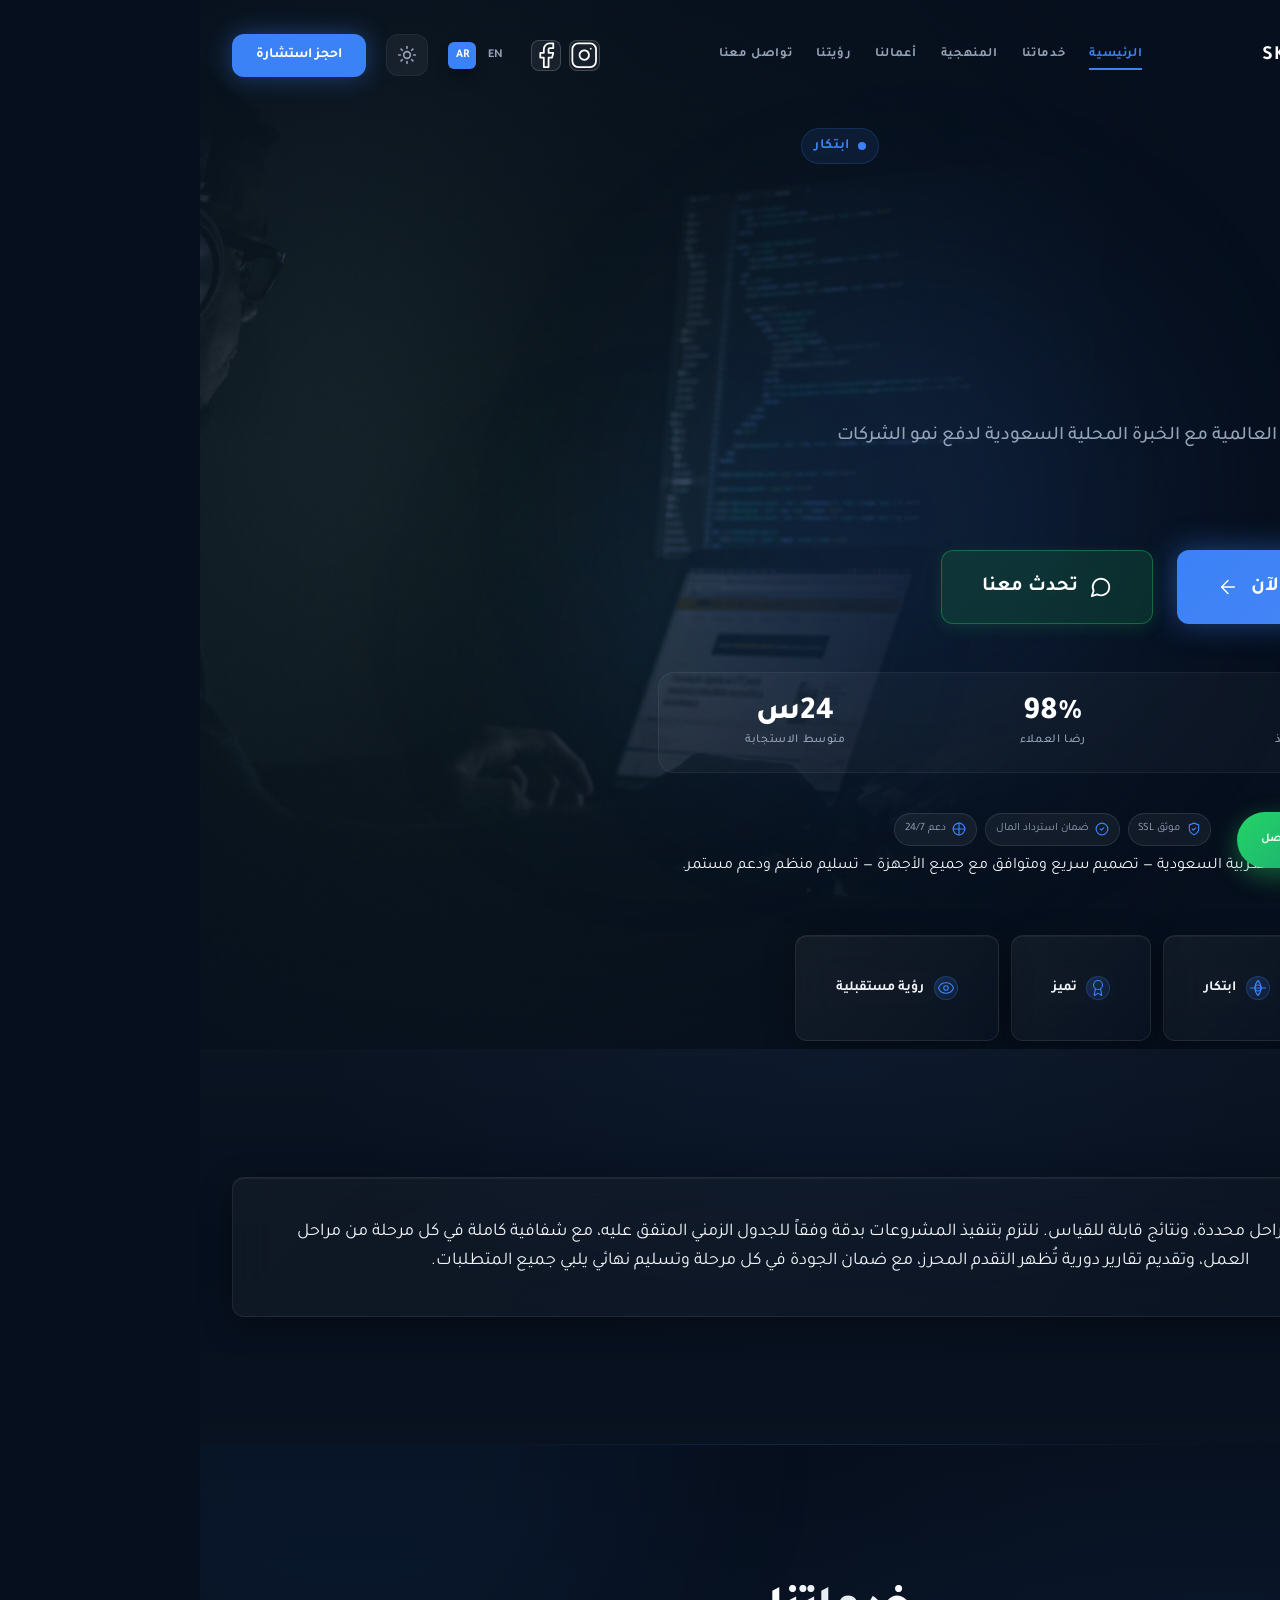
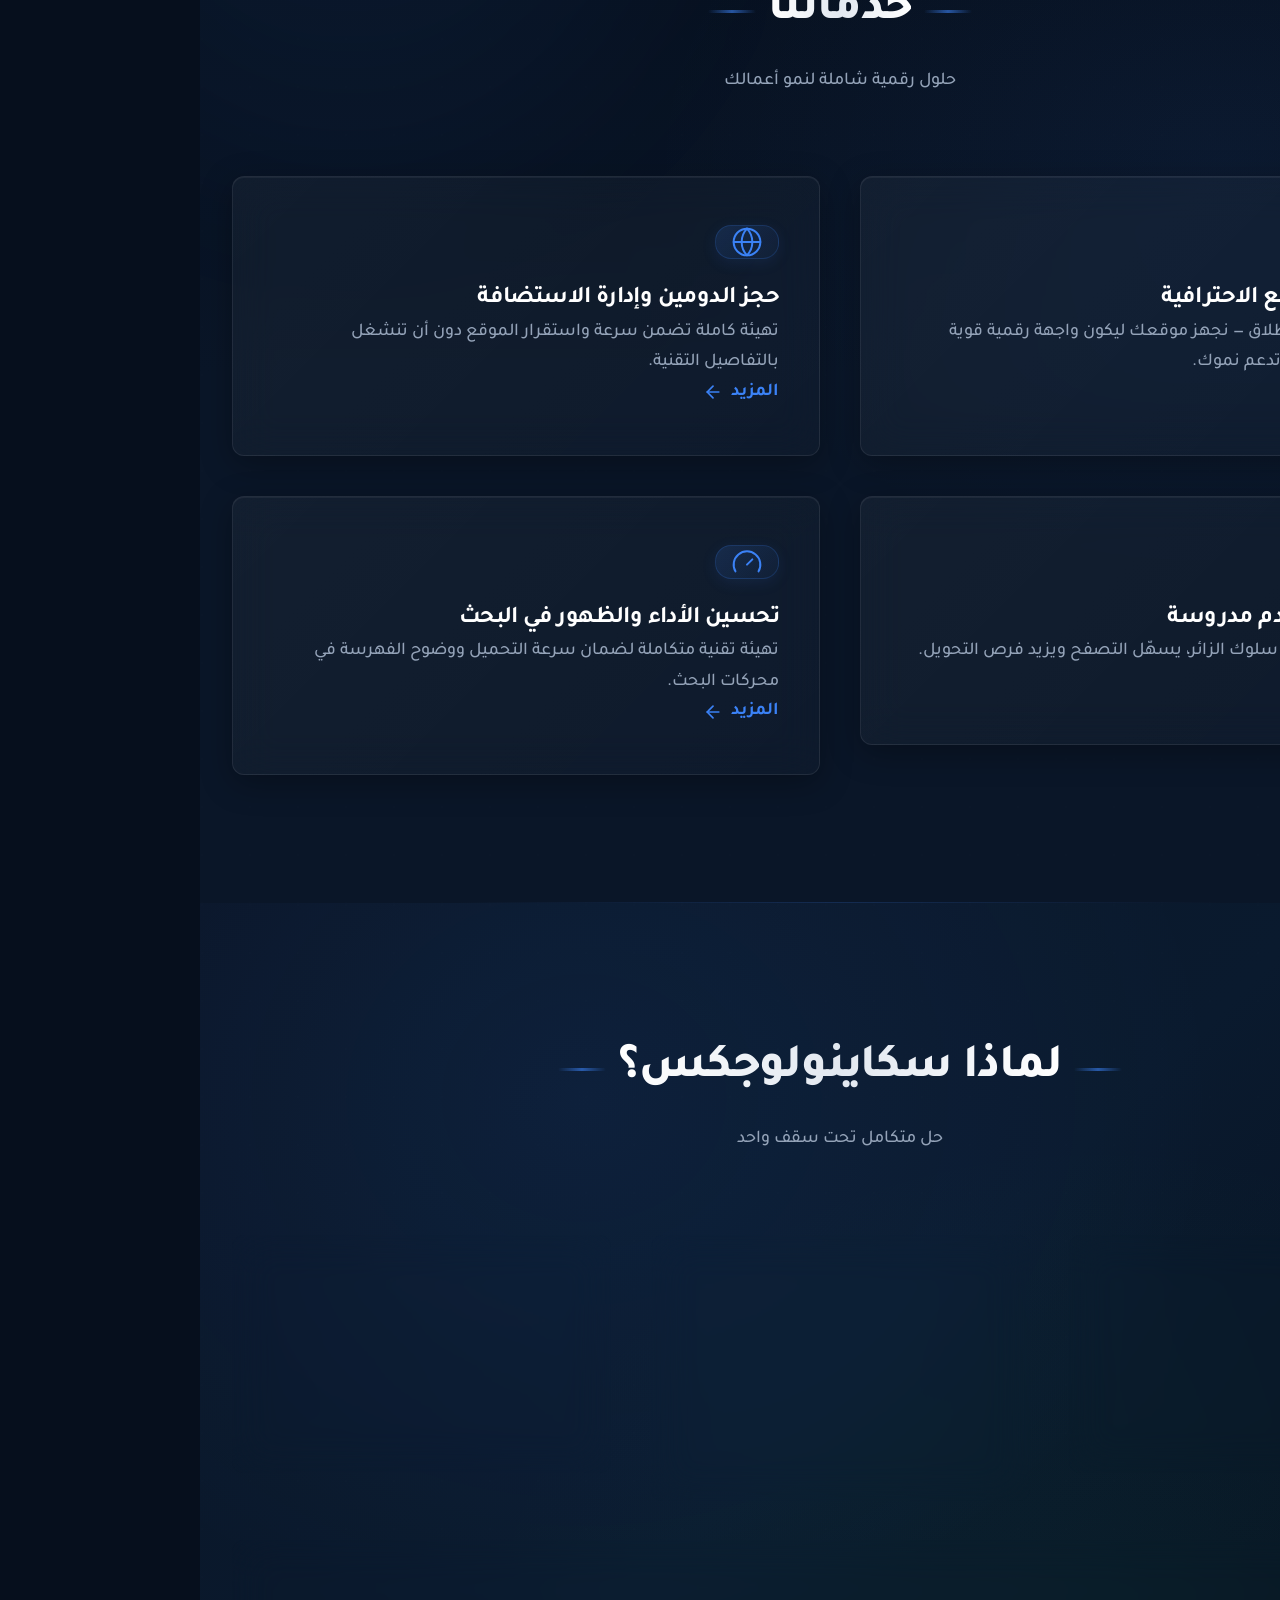
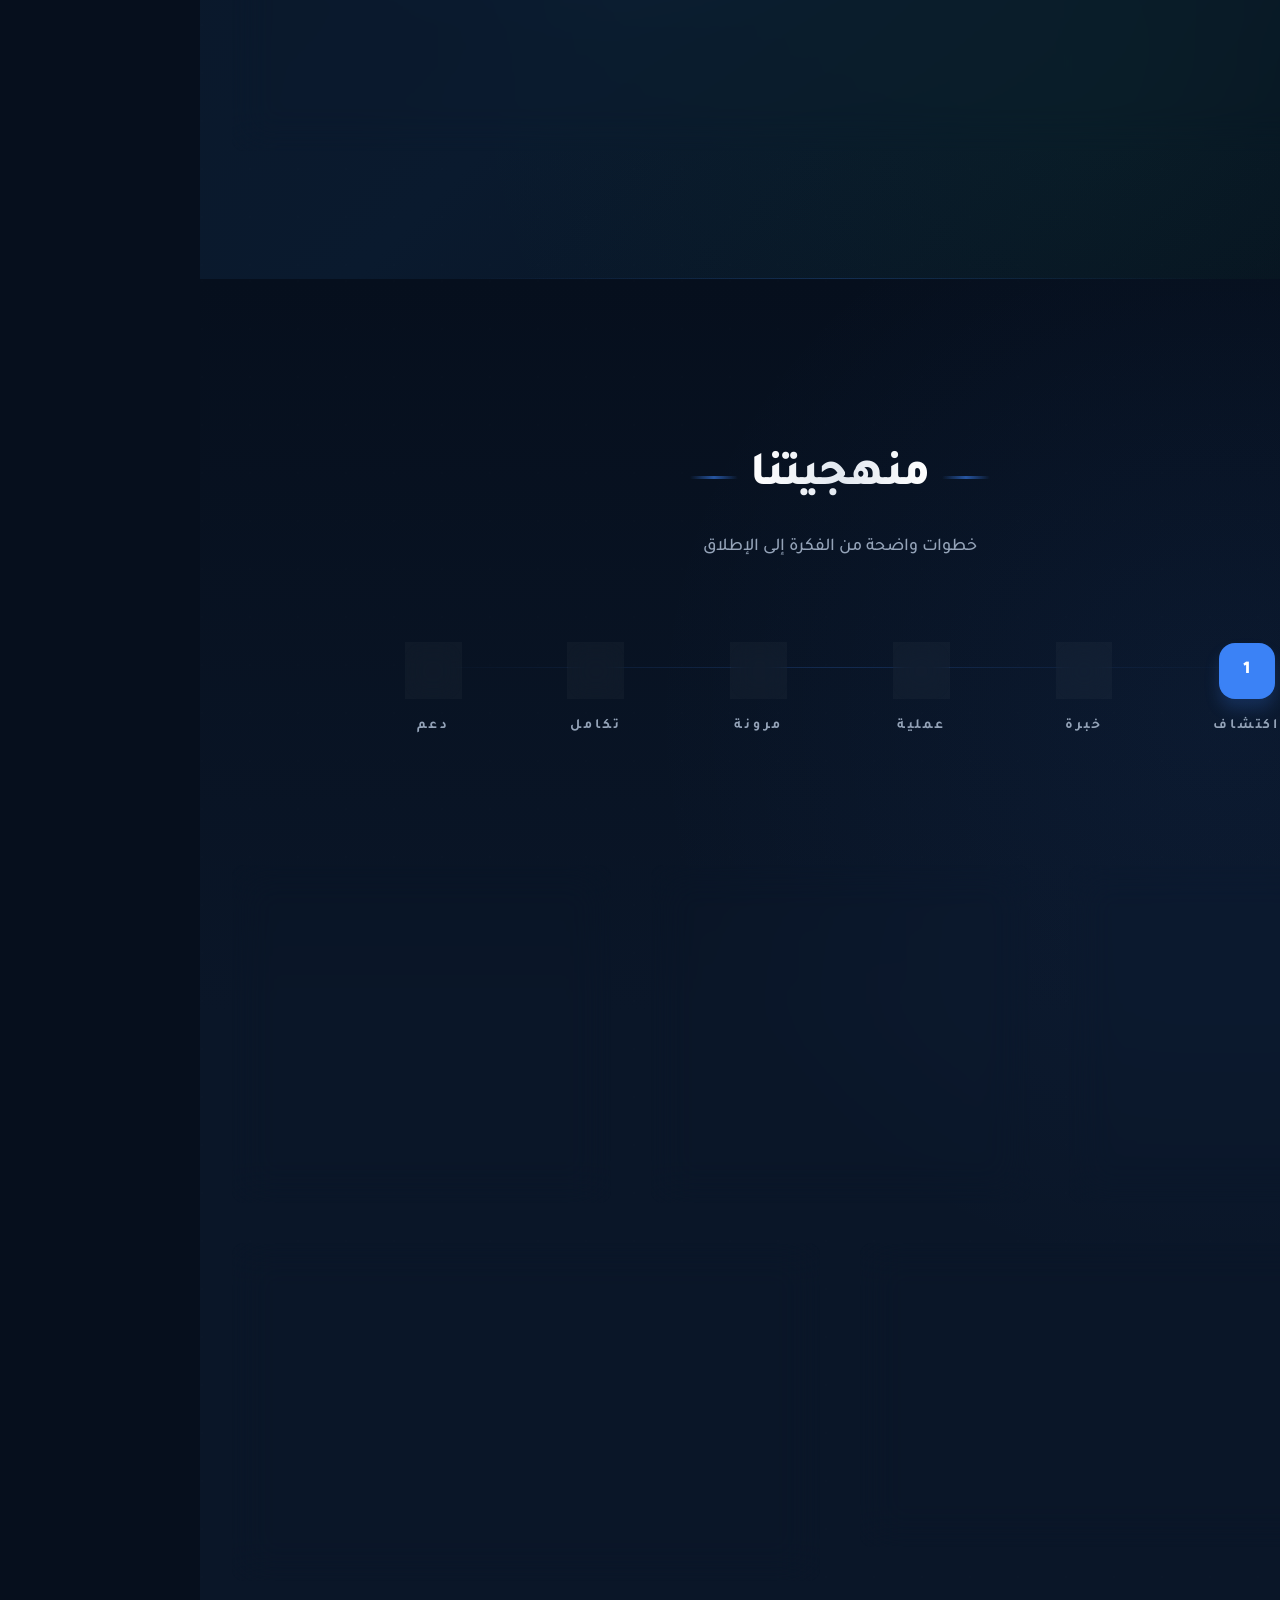
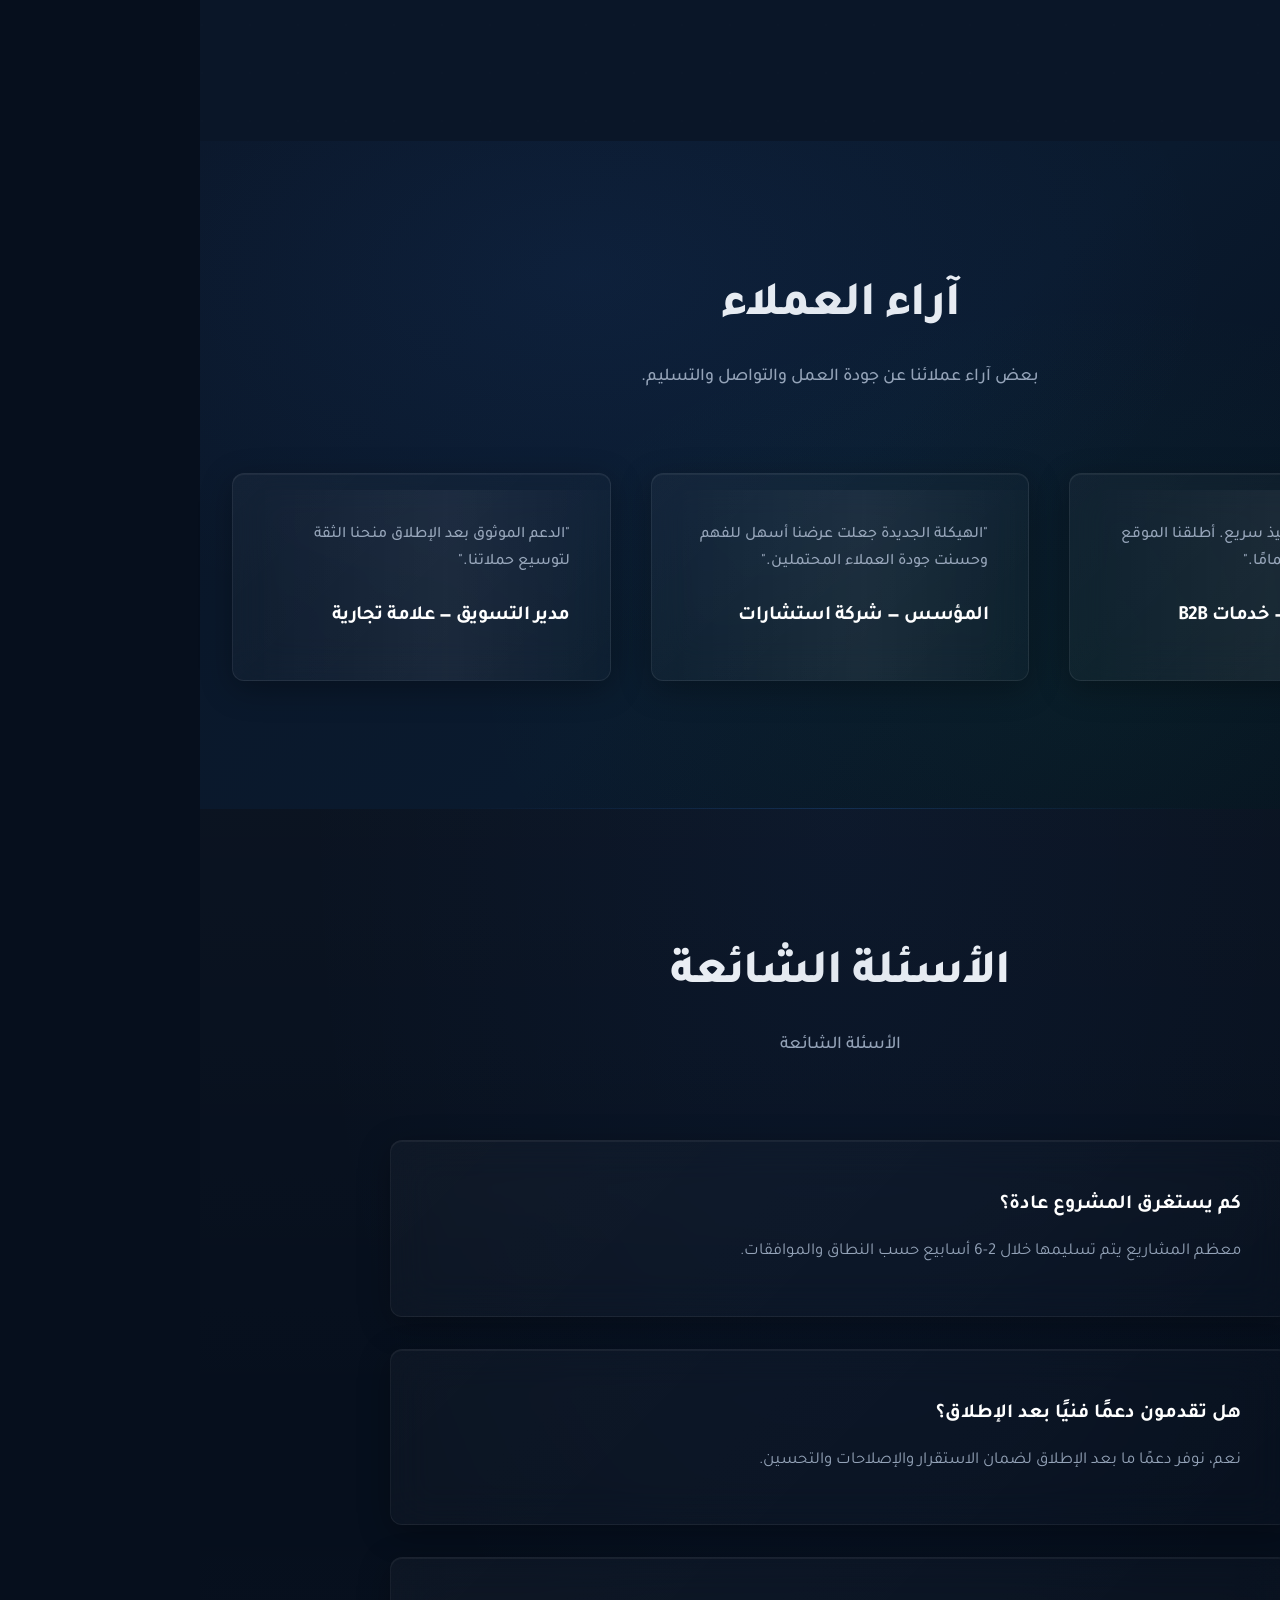
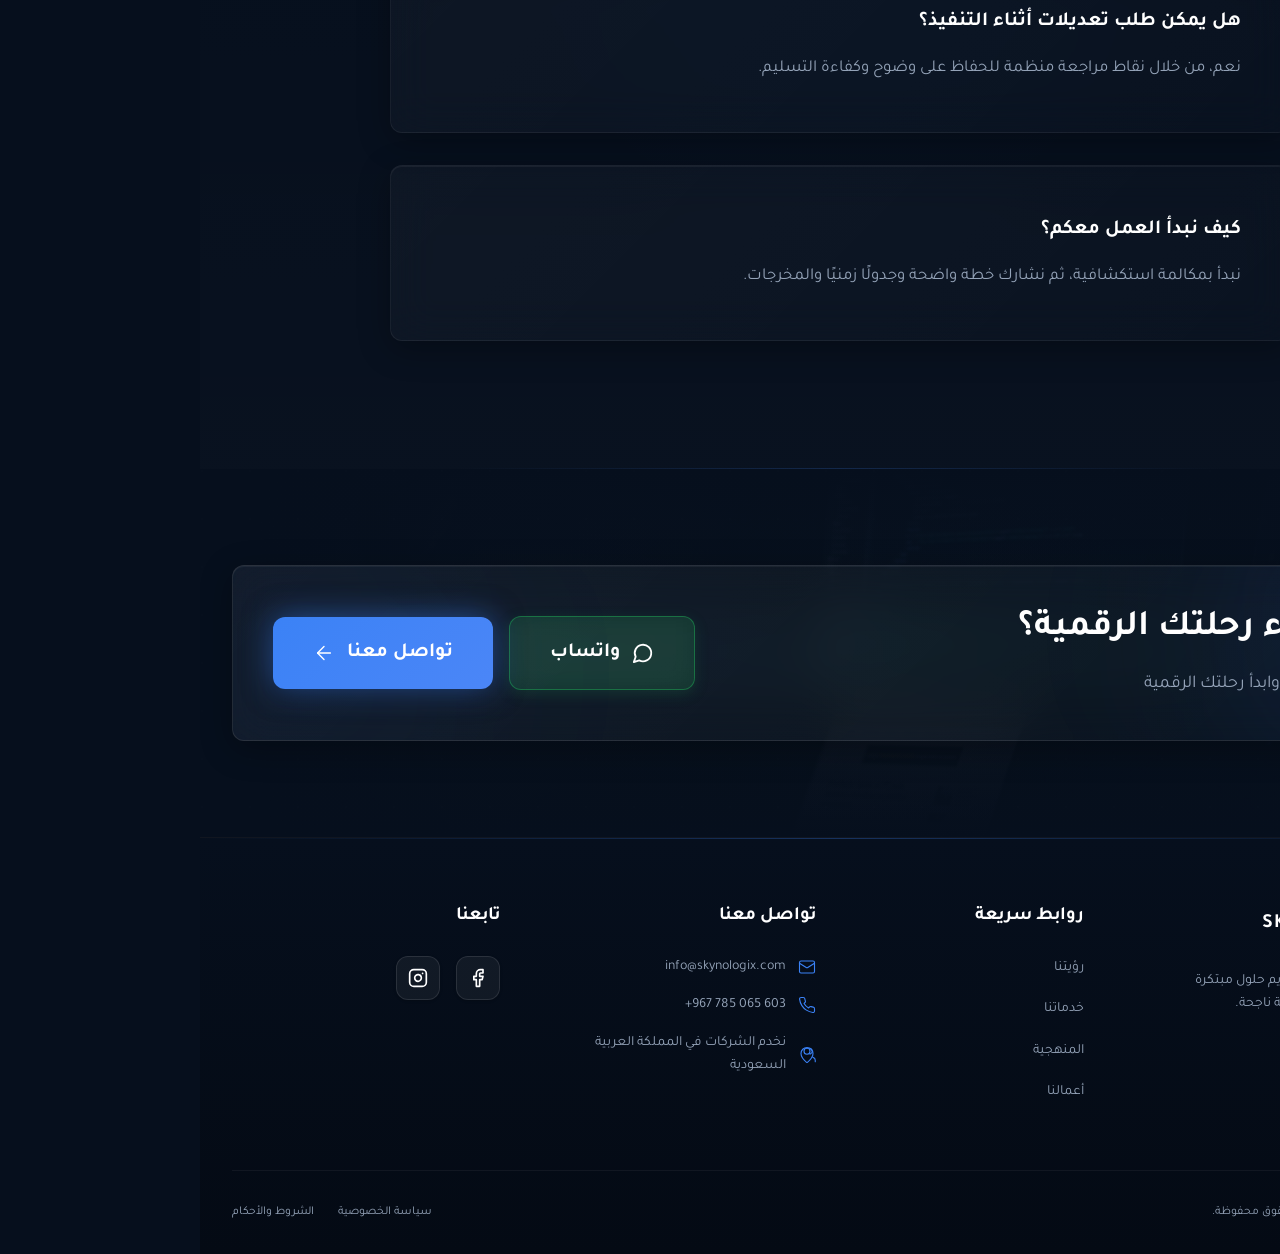
==== ar/index.html @ 184599f1 "perf: optimize font loading and improve mobile navbar/hero responsiveness - Add preconnect links for" ====
<!DOCTYPE html>
<html lang="ar" dir="rtl" class="dark">

<head>
    <meta charset="UTF-8">
    <meta name="viewport" content="width=device-width, initial-scale=1.0">
    <title>سكاينولوجكس | حلول رقمية احترافية للشركات في السعودية</title>
    <meta name="description"
        content="ابنِ حضورك الرقمي بموقع احترافي يجمع بين التصميم الذكي والأداء السريع وتجربة المستخدم السلسة">
    <link rel="canonical" href="https://skynologix.com/ar">
    <link rel="alternate" hreflang="en" href="https://skynologix.com/en">
    <link rel="alternate" hreflang="ar" href="https://skynologix.com/ar">
    <link rel="alternate" hreflang="x-default" href="https://skynologix.com/en">
    <link rel="icon" type="image/svg+xml" href="../assets/logo.svg">
    <link rel="manifest" href="../manifest.json">
    <meta name="theme-color" content="#060f1d">
    <link rel="preconnect" href="https://fonts.googleapis.com">
    <link rel="preconnect" href="https://fonts.gstatic.com" crossorigin>
    <link
        href="https://fonts.googleapis.com/css2?family=Inter:wght@400;500;600;700;800;900&family=Space+Grotesk:wght@400;500;700&family=Noto+Sans+Arabic:wght@400;500;700&family=Tajawal:wght@400;500;700;800;900&display=swap"
        rel="stylesheet">
    <link rel="stylesheet" href="../css/styles.css">
    <script type="application/ld+json">
    {"@context":"https://schema.org","@type":"Organization","name":"Skynologix","url":"https://skynologix.com","logo":"https://skynologix.com/logo.svg","sameAs":["https://instagram.com/skynologix","https://facebook.com/skynologix"]}
    </script>

    <!-- Google tag (gtag.js) -->
    <script async src="https://www.googletagmanager.com/gtag/js?id=G-XN68BLTGCB"></script>
    <script>
        window.dataLayer = window.dataLayer || [];
        function gtag() { dataLayer.push(arguments); }
        gtag('js', new Date());
        gtag('config', 'G-XN68BLTGCB');
    </script>

</head>

<body>

    <!-- Scroll Progress Indicator -->
    <div class="scroll-progress" id="scroll-progress"></div>

    <!-- Cursor Following Glow -->
    <div class="hero-cursor-glow" id="cursor-glow"></div>

    <!-- NAVBAR -->
    <header id="navbar" class="navbar">
        <nav class="container">
            <div class="navbar-inner">
                <a href="index.html" class="logo-link"><img class="theme-logo" src="../assets/logo-white.svg"
                        data-dark="../assets/logo-white.svg" data-light="../assets/logo-dark.svg" alt="سكاينولوجكس"
                        width="45" height="45">
                    <div class="logo-text"><span class="brand">SKYNOLOGIX</span></div>
                </a>
                <div class="nav-links">
                    <a href="index.html" class="nav-link" data-content="navbar.home">الرئيسية</a>
                    <a href="services.html" class="nav-link" data-content="navbar.services">خدماتنا</a>
                    <a href="how-it-works.html" class="nav-link" data-content="navbar.process">المنهجية</a>
                    <a href="portfolio.html" class="nav-link" data-content="navbar.portfolio">أعمالنا</a>
                    <a href="about.html" class="nav-link" data-content="navbar.vision">رؤيتنا</a>
                    <a href="contact.html" class="nav-link" data-content="navbar.contact">تواصل معنا</a>
                </div>
                <div class="nav-actions">
                    <div class="header-social">
                        <a href="https://instagram.com/skynologix" target="_blank" rel="noopener noreferrer"
                            class="social-icon-link" aria-label="Instagram">
                            <svg viewBox="0 0 24 24" fill="none" stroke="currentColor" stroke-width="2"
                                stroke-linecap="round" stroke-linejoin="round">
                                <rect width="20" height="20" x="2" y="2" rx="5" ry="5" />
                                <path d="M16 11.37A4 4 0 1 1 12.63 8 4 4 0 0 1 16 11.37z" />
                                <line x1="17.5" x2="17.51" y1="6.5" y2="6.5" />
                            </svg>
                        </a>
                        <a href="https://facebook.com/skynologix" target="_blank" rel="noopener noreferrer"
                            class="social-icon-link" aria-label="Facebook">
                            <svg viewBox="0 0 24 24" fill="none" stroke="currentColor" stroke-width="2"
                                stroke-linecap="round" stroke-linejoin="round">
                                <path d="M18 2h-3a5 5 0 0 0-5 5v3H7v4h3v8h4v-8h3l1-4h-4V7a1 1 0 0 1 1-1h3z" />
                            </svg>
                        </a>
                    </div>
                    <div class="lang-toggle"><a href="../index.html" class="lang-btn">EN</a><a href="index.html"
                            class="lang-btn active">AR</a></div>
                    <button id="theme-toggle" class="theme-toggle" aria-label="تبديل المظهر"><svg id="icon-sun"
                            viewBox="0 0 24 24" fill="none" stroke="currentColor" stroke-width="2"
                            stroke-linecap="round" stroke-linejoin="round">
                            <circle cx="12" cy="12" r="4" />
                            <path d="M12 2v2" />
                            <path d="M12 20v2" />
                            <path d="m4.93 4.93 1.41 1.41" />
                            <path d="m17.66 17.66 1.41 1.41" />
                            <path d="M2 12h2" />
                            <path d="M20 12h2" />
                            <path d="m6.34 17.66-1.41 1.41" />
                            <path d="m19.07 4.93-1.41 1.41" />
                        </svg><svg id="icon-moon" style="display:none" viewBox="0 0 24 24" fill="none"
                            stroke="currentColor" stroke-width="2" stroke-linecap="round" stroke-linejoin="round">
                            <path d="M12 3a6 6 0 0 0 9 9 9 9 0 1 1-9-9Z" />
                        </svg></button>
                    <a href="contact.html" class="nav-cta" data-content="navbar.cta">احجز استشارة</a>
                    <button id="menu-toggle" class="menu-toggle mobile-menu-btn" aria-label="القائمة"><svg
                            id="icon-menu" viewBox="0 0 24 24" fill="none" stroke="currentColor" stroke-width="2"
                            stroke-linecap="round">
                            <line x1="4" x2="20" y1="12" y2="12" />
                            <line x1="4" x2="20" y1="6" y2="6" />
                            <line x1="4" x2="20" y1="18" y2="18" />
                        </svg><svg id="icon-x" style="display:none" viewBox="0 0 24 24" fill="none"
                            stroke="currentColor" stroke-width="2" stroke-linecap="round">
                            <path d="M18 6 6 18" />
                            <path d="m6 6 12 12" />
                        </svg></button>
                </div>
            </div>
            <div id="mobile-menu" class="mobile-menu">
                <a href="index.html" data-content="navbar.home">الرئيسية</a>
                <a href="services.html" data-content="navbar.services">خدماتنا</a>
                <a href="how-it-works.html" data-content="navbar.process">المنهجية</a>
                <a href="portfolio.html" data-content="navbar.portfolio">أعمالنا</a>
                <a href="about.html" data-content="navbar.vision">رؤيتنا</a>
                <a href="contact.html" data-content="navbar.contact">تواصل معنا</a>
                <a href="contact.html" class="mobile-cta" data-content="navbar.mobile_cta">تحدث إلينا</a>
            </div>
        </nav>
    </header>

    <!-- HERO -->
    <section class="hero">
        <div class="hero-bg"><img src="../assets/hero-bg.jpg" alt="خلفية تقنية رقمية مستقبلية" loading="eager">
            <div class="hero-overlay"></div>
            <div class="mesh-pattern hero-mesh"></div>
            <div class="floating-glow animate-float"
                style="top:25%;right:25%;width:500px;height:500px;background:rgba(59,130,246,0.1)"></div>
            <div class="floating-glow animate-float"
                style="bottom:25%;left:25%;width:300px;height:300px;background:rgba(59,130,246,0.05);animation-delay:-3s">
            </div>
        </div>
        <div class="hero-content">
            <div class="hero-badge-wrapper reveal" data-delay="0">
                <div class="hero-badge"><span class="ping"></span><span data-content="hero.badge">ابتكار</span></div>
            </div>
            <div class="hero-inner" style="margin-left:auto">
                <div class="reveal" data-delay="0">
                    <h1 class="ar gradient-text typing-text"
                        data-typing='["حلول ويب احترافية وتجارة إلكترونية","ندعم نمو المنشآت الصغيرة والمتوسطة","حلول تضمن لك زيادة المبيعات"]'
                        data-typing-delay="3000">
                        حلول ويب احترافية وتجارة إلكترونية<span class="typing-cursor"></span>
                    </h1>
                </div>
                <div class="reveal" data-delay="200">
                    <p class="hero-subtitle ar" data-content="hero.subtitle">ندمج المعايير الرقمية العالمية مع الخبرة
                        المحلية السعودية لدفع نمو
                        الشركات الطموحة.</p>
                </div>
                <div class="reveal hero-ctas" data-delay="400">
                    <a href="contact.html" class="btn-primary"><span data-content="hero.cta_primary">ابدأ مشروعك
                            الآن</span> <svg viewBox="0 0 24 24" fill="none" stroke="currentColor" stroke-width="2"
                            stroke-linecap="round" stroke-linejoin="round">
                            <path d="M5 12h14" />
                            <path d="m12 5 7 7-7 7" />
                        </svg></a>
                    <a href="https://wa.me/967785065603?text=%D9%85%D8%B1%D8%AD%D8%A8%D9%8B%D8%A7" target="_blank"
                        rel="noopener noreferrer" class="btn-whatsapp"><svg viewBox="0 0 24 24" fill="none"
                            stroke="currentColor" stroke-width="2" stroke-linecap="round" stroke-linejoin="round">
                            <path d="M7.9 20A9 9 0 1 0 4 16.1L2 22Z" />
                        </svg><span data-content="hero.cta_secondary">تحدث معنا</span></a>
                </div>

                <!-- Animated Stats -->
                <div class="stats-section reveal" data-delay="500">
                    <div class="stat-item">
                        <div class="stat-number" data-target="50" data-suffix="+">0</div>
                        <div class="stat-label">مشروع منفذ</div>
                    </div>
                    <div class="stat-item">
                        <div class="stat-number" data-target="98" data-suffix="%">0</div>
                        <div class="stat-label">رضا العملاء</div>
                    </div>
                    <div class="stat-item">
                        <div class="stat-number" data-target="24" data-suffix="س">0</div>
                        <div class="stat-label">متوسط الاستجابة</div>
                    </div>
                </div>

                <!-- Trust Seals -->
                <div class="trust-seals reveal" data-delay="600">
                    <div class="trust-seal">
                        <svg viewBox="0 0 24 24" fill="none" stroke="currentColor" stroke-width="2"
                            stroke-linecap="round" stroke-linejoin="round">
                            <path d="M12 22s8-4 8-10V5l-8-3-8 3v7c0 6 8 10 8 10" />
                            <path d="m9 12 2 2 4-4" />
                        </svg>
                        <span>موثق SSL</span>
                    </div>
                    <div class="trust-seal">
                        <svg viewBox="0 0 24 24" fill="none" stroke="currentColor" stroke-width="2"
                            stroke-linecap="round" stroke-linejoin="round">
                            <circle cx="12" cy="12" r="10" />
                            <path d="m9 12 2 2 4-4" />
                        </svg>
                        <span>ضمان استرداد المال</span>
                    </div>
                    <div class="trust-seal">
                        <svg viewBox="0 0 24 24" fill="none" stroke="currentColor" stroke-width="2"
                            stroke-linecap="round" stroke-linejoin="round">
                            <path d="M12 2v20" />
                            <path d="M2 12h20" />
                            <circle cx="12" cy="12" r="10" />
                        </svg>
                        <span>دعم 24/7</span>
                    </div>
                </div>

                <p class="hero-note" data-content="hero.note">نخدم الشركات في المملكة العربية السعودية — تصميم سريع
                    ومتوافق مع جميع الأجهزة — تسليم منظم ودعم مستمر.</p>
                <div class="hero-badges">
                    <div class="reveal hero-badge-card glass-card" data-delay="600">
                        <div class="icon-box"><svg viewBox="0 0 24 24" fill="none" stroke="currentColor"
                                stroke-width="2" stroke-linecap="round" stroke-linejoin="round">
                                <circle cx="12" cy="12" r="4" />
                                <path d="M12 2a14.5 14.5 0 0 0 0 20 14.5 14.5 0 0 0 0-20" />
                                <path d="M2 12h20" />
                            </svg></div>
                        <h3 data-content="hero.badge_1">ابتكار</h3>
                    </div>
                    <div class="reveal hero-badge-card glass-card" data-delay="700">
                        <div class="icon-box"><svg viewBox="0 0 24 24" fill="none" stroke="currentColor"
                                stroke-width="2" stroke-linecap="round" stroke-linejoin="round">
                                <path
                                    d="m15.477 12.89 1.515 8.526a.5.5 0 0 1-.81.47l-3.58-2.687a1 1 0 0 0-1.197 0l-3.586 2.686a.5.5 0 0 1-.329.124.5.5 0 0 1-.481-.593l1.515-8.526" />
                                <circle cx="12" cy="8" r="6" />
                            </svg></div>
                        <h3 data-content="hero.badge_2">تميز</h3>
                    </div>
                    <div class="reveal hero-badge-card glass-card" data-delay="800">
                        <div class="icon-box"><svg viewBox="0 0 24 24" fill="none" stroke="currentColor"
                                stroke-width="2" stroke-linecap="round" stroke-linejoin="round">
                                <path
                                    d="M2.062 12.348a1 1 0 0 1 0-.696 10.75 10.75 0 0 1 19.876 0 1 1 0 0 1 0 .696 10.75 10.75 0 0 1-19.876 0" />
                                <circle cx="12" cy="12" r="3" />
                            </svg></div>
                        <h3 data-content="hero.badge_3">رؤية مستقبلية</h3>
                    </div>
                </div>
            </div>
        </div>
    </section>

    <section class="section section-light">
        <div class="container">
            <div class="trust-strip glass-card reveal active" style="text-align: center; font-size: x-large;">
                <p style="font-size: large;" data-content="trust_strip.text">خطة دقيقة، مراحل محددة، ونتائج قابلة
                    للقياس. نلتزم بتنفيذ المشروعات بدقة وفقاً للجدول الزمني المتفق عليه، مع شفافية كاملة في كل مرحلة من
                    مراحل العمل، وتقديم تقارير دورية تُظهر التقدم المحرز، مع ضمان الجودة في كل مرحلة وتسليم نهائي يلبي
                    جميع المتطلبات.</p>
            </div>
        </div>
    </section>

    <!-- SERVICES PREVIEW -->
    <section class="section bg-primary" style="position:relative;overflow:hidden">
        <div class="mesh-pattern" style="position:absolute;inset:0;opacity:.05"></div>
        <div class="floating-glow animate-float"
            style="top:0;left:0;width:600px;height:600px;background:rgba(59,130,246,0.05);transform:translate(-25%,-50%)">
        </div>
        <div class="container" style="position:relative;z-index:10">
            <div class="reveal">
                <div class="section-heading">
                    <div class="heading-row">
                        <div class="line"></div>
                        <h2 data-content="services.title">خدماتنا</h2>
                        <div class="line"></div>
                    </div>
                    <p data-content="services.subtitle">حلول رقمية شاملة لنمو أعمالك</p>
                </div>
            </div>
            <div class="grid-2">
                <div class="reveal feature-card glass-card glass-card-hover" data-delay="0">
                    <div class="icon-box"><svg viewBox="0 0 24 24" fill="none" stroke="currentColor" stroke-width="2"
                            stroke-linecap="round" stroke-linejoin="round">
                            <rect width="20" height="14" x="2" y="3" rx="2" />
                            <line x1="8" x2="16" y1="21" y2="21" />
                            <line x1="12" x2="12" y1="17" y2="21" />
                        </svg></div>
                    <div>
                        <h3 data-content="services.card1_title">إطلاق المواقع الاحترافية</h3>
                        <p data-content="services.card1_desc">من الفكرة إلى الإطلاق — نجهز موقعك ليكون واجهة رقمية قوية
                            تعكس علامتك وتدعم نموك.</p><a href="services.html" class="learn-more"><span
                                data-content="services.card1_link">المزيد</span> <svg viewBox="0 0 24 24" fill="none"
                                stroke="currentColor" stroke-width="2" stroke-linecap="round" stroke-linejoin="round">
                                <path d="M5 12h14" />
                                <path d="m12 5 7 7-7 7" />
                            </svg></a>
                    </div>
                </div>
                <div class="reveal feature-card glass-card glass-card-hover" data-delay="100">
                    <div class="icon-box"><svg viewBox="0 0 24 24" fill="none" stroke="currentColor" stroke-width="2"
                            stroke-linecap="round" stroke-linejoin="round">
                            <circle cx="12" cy="12" r="10" />
                            <path d="M12 2a14.5 14.5 0 0 0 0 20 14.5 14.5 0 0 0 0-20" />
                            <path d="M2 12h20" />
                        </svg></div>
                    <div>
                        <h3 data-content="services.card2_title">حجز الدومين وإدارة الاستضافة</h3>
                        <p data-content="services.card2_desc">تهيئة كاملة تضمن سرعة واستقرار الموقع دون أن تنشغل
                            بالتفاصيل التقنية.</p><a href="services.html" class="learn-more"><span
                                data-content="services.card2_link">المزيد</span> <svg viewBox="0 0 24 24" fill="none"
                                stroke="currentColor" stroke-width="2" stroke-linecap="round" stroke-linejoin="round">
                                <path d="M5 12h14" />
                                <path d="m12 5 7 7-7 7" />
                            </svg></a>
                    </div>
                </div>
                <div class="reveal feature-card glass-card glass-card-hover" data-delay="200">
                    <div class="icon-box"><svg viewBox="0 0 24 24" fill="none" stroke="currentColor" stroke-width="2"
                            stroke-linecap="round" stroke-linejoin="round">
                            <path d="M12 20h9" />
                            <path d="M16.5 3.5a2.12 2.12 0 0 1 3 3L7 19l-4 1 1-4Z" />
                        </svg></div>
                    <div>
                        <h3 data-content="services.card3_title">تجربة مستخدم مدروسة</h3>
                        <p data-content="services.card3_desc">تصميم مبني على سلوك الزائر، يسهّل التصفح ويزيد فرص
                            التحويل.</p><a href="services.html" class="learn-more"><span
                                data-content="services.card3_link">المزيد</span> <svg viewBox="0 0 24 24" fill="none"
                                stroke="currentColor" stroke-width="2" stroke-linecap="round" stroke-linejoin="round">
                                <path d="M5 12h14" />
                                <path d="m12 5 7 7-7 7" />
                            </svg></a>
                    </div>
                </div>
                <div class="reveal feature-card glass-card glass-card-hover" data-delay="300">
                    <div class="icon-box"><svg viewBox="0 0 24 24" fill="none" stroke="currentColor" stroke-width="2"
                            stroke-linecap="round" stroke-linejoin="round">
                            <path d="m12 14 4-4" />
                            <path d="M3.34 19a10 10 0 1 1 17.32 0" />
                        </svg></div>
                    <div>
                        <h3 data-content="services.card4_title">تحسين الأداء والظهور في البحث</h3>
                        <p data-content="services.card4_desc">تهيئة تقنية متكاملة لضمان سرعة التحميل ووضوح الفهرسة في
                            محركات البحث.</p><a href="services.html" class="learn-more"><span
                                data-content="services.card4_link">المزيد</span> <svg viewBox="0 0 24 24" fill="none"
                                stroke="currentColor" stroke-width="2" stroke-linecap="round" stroke-linejoin="round">
                                <path d="M5 12h14" />
                                <path d="m12 5 7 7-7 7" />
                            </svg></a>
                    </div>
                </div>
            </div>
        </div>
    </section>

    <!-- WHY SKYNOLOGIX -->
    <section class="section bg-navy" style="position:relative;overflow:hidden">
        <div class="mesh-pattern" style="position:absolute;inset:0;opacity:.05"></div>
        <div class="container" style="position:relative;z-index:10">
            <div class="reveal">
                <div class="section-heading">
                    <div class="heading-row">
                        <div class="line"></div>
                        <h2 data-content="why_us.title">لماذا سكاينولوجكس؟</h2>
                        <div class="line"></div>
                    </div>
                    <p data-content="why_us.subtitle">حل متكامل تحت سقف واحد</p>
                </div>
            </div>
            <div class="grid-4">
                <div class="reveal small-card glass-card glass-card-hover" data-delay="0">
                    <div class="icon-box"><svg viewBox="0 0 24 24" fill="none" stroke="currentColor" stroke-width="2"
                            stroke-linecap="round" stroke-linejoin="round">
                            <path d="M12 22s8-4 8-10V5l-8-3-8 3v7c0 6 8 10 8 10" />
                            <path d="m9 12 2 2 4-4" />
                        </svg></div>
                    <div>
                        <h3 data-content="why_us.card1_title">تصميم يخدم الهدف</h3>
                        <p data-content="why_us.card1_desc">لا نصمم لمجرد الجمال، بل نبني واجهات مدروسة تقود الزائر نحو
                            الإجراء المطلوب.</p>
                    </div>
                </div>
                <div class="reveal small-card glass-card glass-card-hover" data-delay="100">
                    <div class="icon-box"><svg viewBox="0 0 24 24" fill="none" stroke="currentColor" stroke-width="2"
                            stroke-linecap="round" stroke-linejoin="round">
                            <path d="M12 2v4" />
                            <path d="M12 18v4" />
                            <path d="M4.93 4.93 7.76 7.76" />
                            <path d="M16.24 16.24 19.07 19.07" />
                            <path d="M2 12h4" />
                            <path d="M18 12h4" />
                            <path d="M4.93 19.07 7.76 16.24" />
                            <path d="M16.24 7.76 19.07 4.93" />
                        </svg></div>
                    <div>
                        <h3 data-content="why_us.card2_title">بنية تقنية محسّنة</h3>
                        <p data-content="why_us.card2_desc">موقعك يُبنى بهيكل سريع، متوافق مع معايير SEO الحديثة، ويعمل
                            بكفاءة على جميع الأجهزة.</p>
                    </div>
                </div>
                <div class="reveal small-card glass-card glass-card-hover" data-delay="200">
                    <div class="icon-box"><svg viewBox="0 0 24 24" fill="none" stroke="currentColor" stroke-width="2"
                            stroke-linecap="round" stroke-linejoin="round">
                            <path d="M9 11l3 3L22 4" />
                            <path d="M21 12v7a2 2 0 0 1-2 2H5a2 2 0 0 1-2-2V5a2 2 0 0 1 2-2h11" />
                        </svg></div>
                    <div>
                        <h3 data-content="why_us.card3_title">وضوح في التنفيذ</h3>
                        <p data-content="why_us.card3_desc">خطة واضحة، مراحل محددة، وتسليم منظم دون أن تنشغل بالتفاصيل
                            التقنية.</p>
                    </div>
                </div>
                <div class="reveal small-card glass-card glass-card-hover" data-delay="300">
                    <div class="icon-box"><svg viewBox="0 0 24 24" fill="none" stroke="currentColor" stroke-width="2"
                            stroke-linecap="round" stroke-linejoin="round">
                            <path d="M17 21v-2a4 4 0 0 0-4-4H5a4 4 0 0 0-4 4v2" />
                            <circle cx="9" cy="7" r="4" />
                            <path d="M23 21v-2a4 4 0 0 0-3-3.87" />
                            <path d="M16 3.13a4 4 0 0 1 0 7.75" />
                        </svg></div>
                    <div>
                        <h3 data-content="why_us.card4_title">شراكة طويلة المدى</h3>
                        <p data-content="why_us.card4_desc">لا ينتهي دورنا عند الإطلاق، بل نتابع الأداء لضمان الاستقرار
                            والتطوير المستمر.</p>
                    </div>
                </div>
            </div>
        </div>
    </section>

    <!-- PROCESS -->
    <section class="section-lg bg-primary" style="position:relative;overflow:hidden">
        <div class="mesh-pattern" style="position:absolute;inset:0;opacity:.05"></div>
        <div class="container" style="position:relative;z-index:10">
            <div class="section-heading">
                <div class="heading-row">
                    <div class="line"></div>
                    <h2 data-content="process.title">منهجيتنا</h2>
                    <div class="line"></div>
                </div>
                <p data-content="process.subtitle">خطوات واضحة من الفكرة إلى الإطلاق</p>
            </div>
            <div class="stepper">
                <div class="stepper-line"></div>
                <div class="grid-6">
                    <div class="stepper-item">
                        <div class="stepper-num">1</div><span class="stepper-label"
                            data-content="process.step1_label">اكتشاف</span>
                    </div>
                    <div class="stepper-item">
                        <div class="stepper-num">2</div><span class="stepper-label"
                            data-content="process.step2_label">خبرة</span>
                    </div>
                    <div class="stepper-item">
                        <div class="stepper-num">3</div><span class="stepper-label"
                            data-content="process.step3_label">عملية</span>
                    </div>
                    <div class="stepper-item">
                        <div class="stepper-num">4</div><span class="stepper-label"
                            data-content="process.step4_label">مرونة</span>
                    </div>
                    <div class="stepper-item">
                        <div class="stepper-num">5</div><span class="stepper-label"
                            data-content="process.step5_label">تكامل</span>
                    </div>
                    <div class="stepper-item">
                        <div class="stepper-num">6</div><span class="stepper-label">دعم</span>
                    </div>
                </div>
            </div>
            <div class="grid-3">
                <div class="reveal step-card glass-card glass-card-hover" data-delay="0">
                    <div class="corner-glow"></div>
                    <div class="step-header">
                        <div class="step-num">01</div>
                        <div class="step-line"></div>
                    </div>
                    <h3 data-content="process.card1_title">فهم المشروع</h3>
                    <p data-content="process.card1_desc">نبدأ بتحليل أهدافك، جمهورك، وطبيعة نشاطك.</p>
                </div>
                <div class="reveal step-card glass-card glass-card-hover" data-delay="100">
                    <div class="corner-glow"></div>
                    <div class="step-header">
                        <div class="step-num">02</div>
                        <div class="step-line"></div>
                    </div>
                    <h3 data-content="process.card2_title">تخطيط استراتيجي</h3>
                    <p data-content="process.card2_desc">نحدد الهيكل المناسب وتجربة الاستخدام التي تخدم هدفك التجاري.
                    </p>
                </div>
                <div class="reveal step-card glass-card glass-card-hover" data-delay="200">
                    <div class="corner-glow"></div>
                    <div class="step-header">
                        <div class="step-num">03</div>
                        <div class="step-line"></div>
                    </div>
                    <h3 data-content="process.card3_title">التصميم والتنفيذ</h3>
                    <p data-content="process.card3_desc">نحوّل الخطة إلى واجهة متناسقة وهوية رقمية واضحة.</p>
                </div>
                <div class="reveal step-card glass-card glass-card-hover" data-delay="300">
                    <div class="corner-glow"></div>
                    <div class="step-header">
                        <div class="step-num">04</div>
                        <div class="step-line"></div>
                    </div>
                    <h3 data-content="process.card4_title">الاختبار والتحسين</h3>
                    <p data-content="process.card4_desc">نراجع الأداء والسرعة وتجربة المستخدم قبل الإطلاق.</p>
                </div>
                <div class="reveal step-card glass-card glass-card-hover" data-delay="400">
                    <div class="corner-glow"></div>
                    <div class="step-header">
                        <div class="step-num">05</div>
                        <div class="step-line"></div>
                    </div>
                    <h3 data-content="process.card5_title">الإطلاق والمتابعة</h3>
                    <p data-content="process.card5_desc">نطلق الموقع بشكل رسمي، مع متابعة لضمان الاستقرار وتحسين النتائج
                    </p>
                </div>
            </div>
        </div>
    </section>

    <section class="section bg-navy">
        <div class="container">
            <div class="section-heading reveal">
                <h2 data-content="testimonials.title">آراء العملاء</h2>
                <p data-content="testimonials.subtitle">بعض آراء عملائنا عن جودة العمل والتواصل والتسليم.</p>
            </div>
            <div class="grid-3">
                <div class="glass-card small-card reveal">
                    <p data-content="testimonials.card1_quote">"عملية واضحة وتنفيذ سريع. أطلقنا الموقع في الموعد المحدد
                        تمامًا."</p>
                    <h3 data-content="testimonials.card1_author">مدير العمليات — خدمات B2B</h3>
                </div>
                <div class="glass-card small-card reveal" data-delay="120">
                    <p data-content="testimonials.card2_quote">"الهيكلة الجديدة جعلت عرضنا أسهل للفهم وحسنت جودة العملاء
                        المحتملين."</p>
                    <h3 data-content="testimonials.card2_author">المؤسس — شركة استشارات</h3>
                </div>
                <div class="glass-card small-card reveal" data-delay="240">
                    <p data-content="testimonials.card3_quote">"الدعم الموثوق بعد الإطلاق منحنا الثقة لتوسيع حملاتنا."
                    </p>
                    <h3 data-content="testimonials.card3_author">مدير التسويق — علامة تجارية</h3>
                </div>
            </div>
        </div>
    </section>

    <section class="section section-light">
        <div class="container">
            <div class="section-heading reveal">
                <h2 data-content="faq.title">الأسئلة الشائعة</h2>
                <p data-content="faq.subtitle">الأسئلة الشائعة</p>
            </div>
            <div class="faq-list">
                <div class="faq-item glass-card">
                    <h3 data-content="faq.q1">كم يستغرق المشروع عادة؟</h3>
                    <p data-content="faq.a1">معظم المشاريع يتم تسليمها خلال 2-6 أسابيع حسب النطاق والموافقات.</p>
                </div>
                <div class="faq-item glass-card">
                    <h3 data-content="faq.q2">هل تقدمون دعمًا فنيًا بعد الإطلاق؟</h3>
                    <p data-content="faq.a2">نعم، نوفر دعمًا ما بعد الإطلاق لضمان الاستقرار والإصلاحات والتحسين.</p>
                </div>
                <div class="faq-item glass-card">
                    <h3 data-content="faq.q3">هل يمكن طلب تعديلات أثناء التنفيذ؟</h3>
                    <p data-content="faq.a3">نعم، من خلال نقاط مراجعة منظمة للحفاظ على وضوح وكفاءة التسليم.</p>
                </div>
                <div class="faq-item glass-card">
                    <h3 data-content="faq.q4">كيف نبدأ العمل معكم؟</h3>
                    <p data-content="faq.a4">نبدأ بمكالمة استكشافية، ثم نشارك خطة واضحة وجدولًا زمنيًا والمخرجات.</p>
                </div>
            </div>
        </div>
    </section>

    <!-- CTA -->
    <section class="cta-section">
        <div class="cta-bg"><img src="../assets/hero-bg.jpg" alt="" loading="lazy">
            <div class="cta-overlay"></div>
            <div class="mesh-pattern" style="position:absolute;inset:0;opacity:.1"></div>
        </div>
        <div class="container" style="position:relative;z-index:10">
            <div class="reveal">
                <div class="cta-card glass-card">
                    <div class="cta-glow-tr"></div>
                    <div class="cta-glow-bl"></div>
                    <div class="cta-inner">
                        <div>
                            <h2 data-content="cta.title">جاهز لبدء رحلتك الرقمية؟</h2>
                            <p data-content="cta.text">تواصل معنا اليوم وابدأ رحلتك الرقمية</p>
                        </div>
                        <div class="cta-buttons"><a href="https://wa.me/967785065603" target="_blank"
                                rel="noopener noreferrer" class="btn-whatsapp"><svg viewBox="0 0 24 24" fill="none"
                                    stroke="currentColor" stroke-width="2" stroke-linecap="round"
                                    stroke-linejoin="round">
                                    <path d="M7.9 20A9 9 0 1 0 4 16.1L2 22Z" />
                                </svg><span data-content="cta.btn_whatsapp">واتساب</span></a><a href="contact.html"
                                class="btn-primary"><span data-content="cta.btn_contact">تواصل معنا</span> <svg
                                    viewBox="0 0 24 24" fill="none" stroke="currentColor" stroke-width="2"
                                    stroke-linecap="round" stroke-linejoin="round">
                                    <path d="M5 12h14" />
                                    <path d="m12 5 7 7-7 7" />
                                </svg></a></div>
                    </div>
                </div>
            </div>
        </div>
    </section>

    <!-- FOOTER -->
    <footer class="footer">
        <div class="container">
            <div class="footer-grid">
                <div class="footer-brand"><a href="index.html" class="logo-link" style="margin-bottom:1.5rem"><img
                            class="theme-logo" src="../assets/logo-white.svg" data-dark="../assets/logo-white.svg"
                            data-light="../assets/logo-dark.svg" alt="سكاينولوجكس" width="40" height="40">
                        <div class="logo-text"><span class="brand">SKYNOLOGIX</span></div>
                    </a>
                    <p data-content="footer.brand_desc">وكالة رقمية متخصصة في تقديم حلول مبتكرة لتحويل أعمالك إلى تجارب
                        رقمية ناجحة.</p>
                </div>
                <div class="footer-links">
                    <h3 data-content="footer.links_title">روابط سريعة</h3>
                    <ul>
                        <li><a href="about.html" data-content="navbar.vision">رؤيتنا</a></li>
                        <li><a href="services.html" data-content="navbar.services">خدماتنا</a></li>
                        <li><a href="how-it-works.html" data-content="navbar.process">المنهجية</a></li>
                        <li><a href="portfolio.html" data-content="navbar.portfolio">أعمالنا</a></li>
                    </ul>
                </div>
                <div>
                    <h3 data-content="footer.contact_title">تواصل معنا</h3>
                    <ul class="footer-contact">
                        <li><svg viewBox="0 0 24 24" fill="none" stroke="currentColor" stroke-width="2"
                                stroke-linecap="round" stroke-linejoin="round">
                                <rect width="20" height="16" x="2" y="4" rx="2" />
                                <path d="m22 7-8.97 5.7a1.94 1.94 0 0 1-2.06 0L2 7" />
                            </svg><a href="mailto:info@skynologix.com">info@skynologix.com</a></li>
                        <li><svg viewBox="0 0 24 24" fill="none" stroke="currentColor" stroke-width="2"
                                stroke-linecap="round" stroke-linejoin="round">
                                <path
                                    d="M22 16.92v3a2 2 0 0 1-2.18 2 19.79 19.79 0 0 1-8.63-3.07 19.5 19.5 0 0 1-6-6 19.79 19.79 0 0 1-3.07-8.67A2 2 0 0 1 4.11 2h3a2 2 0 0 1 2 1.72 12.84 12.84 0 0 0 .7 2.81 2 2 0 0 1-.45 2.11L8.09 9.91a16 16 0 0 0 6 6l1.27-1.27a2 2 0 0 1 2.11-.45 12.84 12.84 0 0 0 2.81.7A2 2 0 0 1 22 16.92z" />
                            </svg><a href="tel:+967785065603" dir="ltr">+967 785 065 603</a></li>
                        <li><svg viewBox="0 0 24 24" fill="none" stroke="currentColor" stroke-width="2"
                                stroke-linecap="round" stroke-linejoin="round">
                                <path
                                    d="M20 10c0 4.993-5.539 10.193-7.399 11.799a1 1 0 0 1-1.202 0C9.539 20.193 4 14.993 4 10a8 8 0 0 1 16 0" />
                                <circle cx="12" cy="7" r="4" />
                                <path d="M23 21v-2a4 4 0 0 0-3-3.87" />
                                <path d="M16 3.13a4 4 0 0 1 0 7.75" />
                            </svg><span data-content="footer.serving">نخدم الشركات في المملكة العربية السعودية</span>
                        </li>
                    </ul>
                </div>
                <div>
                    <h3 data-content="footer.follow_title">تابعنا</h3>
                    <div class="footer-social"><a href="https://facebook.com/skynologix" target="_blank"
                            rel="noopener noreferrer" aria-label="Facebook"><svg viewBox="0 0 24 24" fill="none"
                                stroke="currentColor" stroke-width="2" stroke-linecap="round" stroke-linejoin="round">
                                <path d="M18 2h-3a5 5 0 0 0-5 5v3H7v4h3v8h4v-8h3l1-4h-4V7a1 1 0 0 1 1-1h3z" />
                            </svg></a><a href="https://instagram.com/skynologix" target="_blank"
                            rel="noopener noreferrer" aria-label="Instagram"><svg viewBox="0 0 24 24" fill="none"
                                stroke="currentColor" stroke-width="2" stroke-linecap="round" stroke-linejoin="round">
                                <rect width="20" height="20" x="2" y="2" rx="5" ry="5" />
                                <path d="M16 11.37A4 4 0 1 1 12.63 8 4 4 0 0 1 16 11.37z" />
                                <line x1="17.5" x2="17.51" y1="6.5" y2="6.5" />
                            </svg></a></div>
                </div>
            </div>
            <div class="footer-bottom">
                <p data-content="footer.rights">&copy; 2026 سكاينولوجكس. جميع الحقوق محفوظة.</p>
                <div class="footer-bottom-links"><a href="#" data-content="footer.privacy">سياسة الخصوصية</a><a href="#"
                        data-content="footer.terms">الشروط والأحكام</a></div>
            </div>
        </div>
    </footer>

    <!-- Floating WhatsApp Button -->
    <a href="https://wa.me/967785065603?text=%D9%85%D8%B1%D8%AD%D8%A8%D9%8B%D8%A7" target="_blank"
        rel="noopener noreferrer" class="floating-whatsapp" aria-label="تواصل عبر واتساب">
        <svg viewBox="0 0 24 24" fill="currentColor" stroke="none">
            <path
                d="M17.472 14.382c-.297-.149-1.758-.867-2.03-.967-.273-.099-.471-.148-.67.15-.197.297-.767.966-.94 1.164-.173.199-.347.223-.644.075-.297-.15-1.255-.463-2.39-1.475-.883-.788-1.48-1.761-1.653-2.059-.173-.297-.018-.458.13-.606.134-.133.298-.347.446-.52.149-.174.198-.298.298-.497.099-.198.05-.371-.025-.52-.075-.149-.669-1.612-.916-2.207-.242-.579-.487-.5-.669-.51-.173-.008-.371-.01-.57-.01-.198 0-.52.074-.792.372-.272.297-1.04 1.016-1.04 2.479 0 1.462 1.065 2.875 1.213 3.074.149.198 2.096 3.2 5.077 4.487.709.306 1.262.489 1.694.625.712.227 1.36.195 1.871.118.571-.085 1.758-.719 2.006-1.413.248-.694.248-1.289.173-1.413-.074-.124-.272-.198-.57-.347m-5.421 7.403h-.004a9.87 9.87 0 01-5.031-1.378l-.361-.214-3.741.982.998-3.648-.235-.374a9.86 9.86 0 01-1.51-5.26c.001-5.45 4.436-9.884 9.888-9.884 2.64 0 5.122 1.03 6.988 2.898a9.825 9.825 0 012.893 6.994c-.003 5.45-4.437 9.884-9.885 9.884m8.413-18.297A11.815 11.815 0 0012.05 0C5.495 0 .16 5.335.157 11.892c0 2.096.547 4.142 1.588 5.955L0 24l6.335-1.652a11.96 11.96 0 005.72 1.46h.005c6.554 0 11.89-5.335 11.893-11.893a11.821 11.821 0 00-3.48-8.413Z" />
        </svg>
        <span class="floating-whatsapp-text">تحدث الآن</span>
        <span class="whatsapp-status"><span class="status-dot"></span>متصل</span>
    </a>

    <!-- Exit Intent Modal -->
    <div class="exit-modal" id="exit-modal">
        <div class="exit-modal-content">
            <button class="exit-modal-close" id="exit-modal-close" aria-label="إغلاق">
                <svg viewBox="0 0 24 24" fill="none" stroke="currentColor" stroke-width="2" stroke-linecap="round"
                    stroke-linejoin="round">
                    <path d="M18 6 6 18" />
                    <path d="m6 6 12 12" />
                </svg>
            </button>
            <h3>انتظر! قبل أن تغادر...</h3>
            <p>احصل على استشارة استراتيجية مجانية لمدة 15 دقيقة لتحسين تواجدك الرقمي. بدون أي التزام.</p>
            <a href="https://wa.me/967785065603?text=%D9%85%D8%B1%D8%AD%D8%A8%D9%8B%D8%A7%2C%20%D8%A3%D8%B1%D9%8A%D8%AF%20%D8%A7%D9%84%D8%AD%D8%B5%D9%88%D9%84%20%D8%B9%D9%84%D9%89%20%D8%A7%D8%B3%D8%AA%D8%B4%D8%A7%D8%B1%D8%A9%20%D9%85%D8%AC%D8%A7%D9%86%D9%8A%D8%A9"
                target="_blank" rel="noopener noreferrer" class="btn-primary">احصل على استشارتك المجانية</a>
        </div>
    </div>

    <!-- Scripts -->
    <script src="../js/app.js" defer></script>
    <script src="../js/reveal.js" defer></script>
    <script src="../js/content-loader.js" defer></script>
</body>

</html>
---- css/styles.css ----
/* ===== GOOGLE FONTS ===== */


/* ===== CSS RESET ===== */
*,
*::before,
*::after {
  box-sizing: border-box;
  margin: 0;
  padding: 0
}

/* ===== DESIGN TOKENS ===== */
:root {
  --navy: #0a1628;
  --navy-light: #132040;
  --navy-dark: #060f1d;
  --accent: #3b82f6;
  --accent-light: #60a5fa;
  --silver: #e2e8f0;
  --silver-light: #f1f5f9;
  --silver-dark: #94a3b8;
  --green: #22c55e;
  --green-hover: #16a34a;
  --red: #f87171;
  --font-sans: 'Inter', system-ui, sans-serif;
  --font-arabic: 'Tajawal', 'Noto Sans Arabic', system-ui, sans-serif;
  --font-tech: 'Space Grotesk', system-ui, sans-serif;
  --max-w: 1280px;
}

/* ===== DARK THEME (default) ===== */
:root,
.dark {
  --bg-primary: #060f1d;
  --bg-secondary: #0a1628;
  --bg-card: #0f1d32;
  --bg-card-hover: #132040;
  --bg-navbar: rgba(6, 15, 29, 0.85);
  --text-primary: #f1f5f9;
  --text-secondary: #94a3b8;
  --text-muted: #64748b;
  --border-color: rgba(59, 130, 246, 0.15);
  --border-hover: rgba(59, 130, 246, 0.35);
  --glow-color: rgba(59, 130, 246, 0.08);
  --glow-hover: rgba(59, 130, 246, 0.15);
  --input-bg: #0f1d32;
  --input-border: rgba(148, 163, 184, 0.2);
}

/* ===== LIGHT THEME ===== */
.light {
  --bg-primary: #ffffff;
  --bg-secondary: #f8fafc;
  --bg-card: #ffffff;
  --bg-card-hover: #f1f5f9;
  --bg-navbar: rgba(255, 255, 255, 0.9);
  --text-primary: #0f172a;
  --text-secondary: #475569;
  --text-muted: #64748b;
  --border-color: rgba(15, 23, 42, 0.1);
  --glow-color: rgba(59, 130, 246, 0.15);
  --glow-hover: rgba(59, 130, 246, 0.25);
  --navy: #f1f5f9;
  --navy-dark: #ffffff;
  --accent: #2563eb;
  --accent-light: #3b82f6;
}

/* Light mode specific overrides */
.light .hero {
  background: linear-gradient(135deg, #f8fafc 0%, #e2e8f0 100%);
}

.light .hero-overlay {
  background: radial-gradient(circle at 70% 50%, transparent 0%, rgba(248, 250, 252, 0.9) 70%), linear-gradient(to left, transparent, rgba(255, 255, 255, 0.95) 80%) !important;
}

.light [dir="rtl"] .hero-overlay {
  background: radial-gradient(circle at 30% 50%, transparent 0%, rgba(248, 250, 252, 0.9) 70%), linear-gradient(to right, transparent, rgba(255, 255, 255, 0.95) 80%) !important;
}

.light .hero-bg img {
  opacity: 0.8;
  filter: brightness(1.1) contrast(0.95);
}

.light .hero h1,
.light .hero-badge-card h3,
.light .feature-card h3,
.light .small-card h3,
.light .value-card h3,
.light .step-card h3,
.light .ready-card h3,
.light .cta-inner h2,
.light .mv-card h3,
.light .coming-soon-card h3,
.light .contact-form-card h2,
.light .whatsapp-card h3,
.light .success-state h3,
.light .footer h3,
.light .faq-item h3,
.light .section-heading h2 {
  color: var(--text-primary);
}

.light .hero-subtitle,
.light .section-heading p,
.light .feature-card p,
.light .small-card p,
.light .value-card p,
.light .step-card p,
.light .ready-card p,
.light .mv-card p,
.light .coming-soon-card p,
.light .success-state p,
.light .faq-item p,
.light .footer-brand p,
.light .footer-links a,
.light .footer-contact li,
.light .footer-bottom p,
.light .footer-bottom-links a,
.light .stepper-label,
.light .stepper-item:not(:first-child) .stepper-num {
  color: var(--text-secondary);
}

.light .glass-card {
  background: linear-gradient(135deg, rgba(255, 255, 255, 0.9) 0%, rgba(241, 245, 249, 0.9) 100%);
  border: 1px solid rgba(15, 23, 42, 0.08);
  box-shadow: 0 4px 20px rgba(0, 0, 0, 0.08), inset 0 1px 0 rgba(255, 255, 255, 0.8);
}

.light .glass-card-hover:hover {
  background: linear-gradient(135deg, rgba(255, 255, 255, 1) 0%, rgba(241, 245, 249, 1) 100%);
  border-color: rgba(59, 130, 246, 0.3);
  box-shadow: 0 12px 40px rgba(0, 0, 0, 0.12), 0 0 30px rgba(59, 130, 246, 0.1);
}

.light .feature-card .icon-box,
.light .small-card .icon-box,
.light .value-card .icon-box,
.light .hero-badge-card .icon-box {
  background: linear-gradient(135deg, rgba(59, 130, 246, 0.1) 0%, rgba(59, 130, 246, 0.05) 100%);
  border-color: rgba(59, 130, 246, 0.15);
}

.light .hero-badge-card,
.light .hero-badge-card:hover {
  background: linear-gradient(135deg, rgba(255, 255, 255, 0.95) 0%, rgba(241, 245, 249, 0.95) 100%);
}

.light .step-card {
  background: linear-gradient(135deg, rgba(255, 255, 255, 0.9) 0%, rgba(241, 245, 249, 0.9) 100%);
}

.light .faq-item {
  background: linear-gradient(135deg, rgba(255, 255, 255, 0.8) 0%, rgba(248, 250, 252, 0.8) 100%);
}

.light .trust-strip {
  background: linear-gradient(135deg, rgba(59, 130, 246, 0.08) 0%, rgba(34, 197, 94, 0.05) 100%);
  border-color: rgba(59, 130, 246, 0.15);
}

.light .cta-section {
  background: linear-gradient(180deg, #f8fafc 0%, #e2e8f0 100%);
}

.light .cta-card {
  background: linear-gradient(135deg, rgba(255, 255, 255, 0.95) 0%, rgba(241, 245, 249, 0.95) 100%);
}

.light .bg-navy {
  background: linear-gradient(135deg, #f1f5f9 0%, #e2e8f0 50%, #f8fafc 100%);
}

.light .bg-navy::before {
  background: radial-gradient(ellipse at 30% 20%, rgba(59, 130, 246, 0.05) 0%, transparent 50%),
    radial-gradient(ellipse at 70% 80%, rgba(34, 197, 94, 0.03) 0%, transparent 50%);
}

.light .bg-primary {
  background: linear-gradient(180deg, #ffffff 0%, #f8fafc 50%, #f1f5f9 100%);
}

.light .section-light {
  background: linear-gradient(180deg, rgba(255, 255, 255, 0.5) 0%, transparent 50%, rgba(241, 245, 249, 0.5) 100%);
}

.light .section::after {
  background: linear-gradient(90deg, transparent, rgba(59, 130, 246, 0.15), transparent);
}

.light .navbar.scrolled {
  background: linear-gradient(180deg, rgba(255, 255, 255, 0.95) 0%, rgba(255, 255, 255, 0.9) 100%);
  border-color: rgba(59, 130, 246, 0.2);
  box-shadow: 0 10px 30px rgba(0, 0, 0, 0.1);
}

.light .footer {
  background: linear-gradient(180deg, #f8fafc 0%, #f1f5f9 100%);
}

.light .footer::before {
  background: linear-gradient(90deg, transparent, rgba(59, 130, 246, 0.2), transparent);
}

.light .grid-3 .glass-card.small-card::before {
  color: rgba(59, 130, 246, 0.15);
}

.light .section-heading h2 {
  background: linear-gradient(90deg, var(--text-primary) 0%, #334155 50%, var(--text-primary) 100%);
  -webkit-background-clip: text;
  -webkit-text-fill-color: transparent;
  background-clip: text;
}

.light .btn-glass {
  background: rgba(255, 255, 255, 0.8);
  border-color: rgba(59, 130, 246, 0.2);
  color: var(--accent);
}

.light .btn-glass:hover {
  background: rgba(59, 130, 246, 0.1);
}

.light .btn-outline {
  border-color: rgba(15, 23, 42, 0.2);
  color: var(--text-primary);
}

.light .btn-outline:hover {
  background: rgba(15, 23, 42, 0.05);
}

.light .page-header {
  background: linear-gradient(135deg, #f1f5f9 0%, #e2e8f0 100%);
}

.light .nav-link {
  color: var(--text-secondary);
}

.light .nav-link:hover,
.light .nav-link.active {
  color: var(--accent);
}

.light .theme-toggle {
  background: rgba(15, 23, 42, 0.05);
  border-color: rgba(15, 23, 42, 0.1);
  color: var(--text-secondary);
}

.light .menu-toggle {
  color: var(--text-primary);
}

.light .social-icon-link {
  background: rgba(15, 23, 42, 0.05);
  border-color: rgba(15, 23, 42, 0.1);
  color: var(--text-primary);
}

.light .mobile-menu a {
  color: var(--text-secondary);
}

.light .mobile-menu a:hover,
.light .mobile-menu a.active {
  color: var(--accent);
  background: rgba(59, 130, 246, 0.05);
}

/* Light mode logo/brand fixes */
.light .logo-text .brand {
  color: var(--text-primary);
}

.light .logo-link:hover .brand span {
  color: var(--text-primary);
}

.light .logo-text .city {
  color: var(--text-secondary);
}

.light .logo-link:hover .city {
  color: var(--text-primary);
}

/* ===== BASE ===== */
html {
  scroll-behavior: smooth
}

body {
  font-family: var(--font-sans);
  -webkit-font-smoothing: antialiased;
  -moz-osx-font-smoothing: grayscale;
  background: var(--bg-primary);
  color: var(--text-primary);
  transition: background-color .3s, color .3s;
  line-height: 1.6;
}

[dir="rtl"] body {
  font-family: var(--font-arabic)
}

a {
  text-decoration: none;
  color: inherit
}

img {
  max-width: 100%;
  display: block
}

ul {
  list-style: none
}

button {
  cursor: pointer;
  border: none;
  background: none;
  font: inherit
}

input,
textarea {
  font: inherit
}

/* ===== THEME TRANSITIONS ===== */
*,
*::before,
*::after {
  transition: background-color .3s, border-color .3s, color .15s
}

/* ===== SCROLLBAR ===== */
::-webkit-scrollbar {
  width: 10px
}

::-webkit-scrollbar-track {
  background: var(--bg-primary)
}

::-webkit-scrollbar-thumb {
  background: rgba(59, 130, 246, 0.1);
  border-radius: 5px;
  border: 2px solid var(--bg-primary)
}

::-webkit-scrollbar-thumb:hover {
  background: rgba(59, 130, 246, 0.3)
}

::selection {
  background: rgba(59, 130, 246, 0.3);
  color: #fff
}

/* ===== KEYFRAMES ===== */
@keyframes subtle-zoom {
  from {
    transform: scale(1.05)
  }

  to {
    transform: scale(1.15)
  }
}

@keyframes float {

  0%,
  100% {
    transform: translateY(0)
  }

  50% {
    transform: translateY(-20px)
  }
}

@keyframes ping {

  75%,
  100% {
    transform: scale(2);
    opacity: 0
  }
}

@keyframes spin {
  to {
    transform: rotate(360deg)
  }
}

@keyframes fadeInUp {
  from {
    opacity: 0;
    transform: translateY(30px) scale(.98)
  }

  to {
    opacity: 1;
    transform: translateY(0) scale(1)
  }
}

@keyframes fadeIn {
  from {
    opacity: 0
  }

  to {
    opacity: 1
  }
}

@keyframes slideDown {
  from {
    opacity: 0;
    transform: translateY(-16px)
  }

  to {
    opacity: 1;
    transform: translateY(0)
  }
}

/* ===== UTILITIES ===== */
.container {
  max-width: var(--max-w);
  margin: 0 auto;
  padding: 0 1rem
}

@media(min-width:640px) {
  .container {
    padding: 0 1.5rem
  }
}

@media(min-width:1024px) {
  .container {
    padding: 0 2rem
  }
}

.text-white {
  color: #fff
}

.text-accent {
  color: var(--accent)
}

.text-accent-light {
  color: var(--accent-light)
}

.text-silver-dark {
  color: var(--silver-dark)
}

.text-silver-light {
  color: var(--silver-light)
}

.text-primary {
  color: var(--text-primary)
}

.text-secondary {
  color: var(--text-secondary)
}

.bg-primary {
  background: var(--bg-primary)
}

.bg-secondary {
  background: var(--bg-secondary)
}

.bg-navy {
  background: var(--navy)
}

.bg-navy-dark {
  background: var(--navy-dark)
}

.font-tech {
  font-family: var(--font-tech)
}

/* ===== GLASS CARD ===== */
.glass-card {
  background: rgba(255, 255, 255, 0.03);
  backdrop-filter: blur(12px);
  -webkit-backdrop-filter: blur(12px);
  border: 1px solid rgba(255, 255, 255, 0.05);
  box-shadow: 0 8px 32px rgba(0, 0, 0, 0.37);
}

.glass-card-hover {
  transition: all .3s cubic-bezier(.4, 0, .2, 1)
}

.glass-card-hover:hover {
  background: rgba(255, 255, 255, 0.06);
  border-color: rgba(59, 130, 246, 0.3);
  transform: translateY(-4px);
  box-shadow: 0 12px 40px rgba(0, 0, 0, 0.45);
}

/* ===== GLOW EFFECTS ===== */
.glow-effect {
  box-shadow: 0 0 25px rgba(59, 130, 246, 0.4)
}

.glow-border {
  border: 1px solid var(--border-color);
  box-shadow: 0 0 15px var(--glow-color), inset 0 0 15px rgba(59, 130, 246, 0.02);
  background: var(--bg-card);
  transition: all .3s;
}

.glow-border:hover {
  border-color: var(--border-hover);
  box-shadow: 0 0 25px var(--glow-hover), inset 0 0 25px rgba(59, 130, 246, 0.04);
  background: var(--bg-card-hover);
}

/* ===== PATTERNS ===== */
.dots-grid {
  background-image: radial-gradient(circle, var(--glow-color) 1px, transparent 1px);
  background-size: 24px 24px
}

.mesh-pattern {
  background-image: radial-gradient(circle at 2px 2px, rgba(255, 255, 255, 0.05) 1.5px, transparent 0);
  background-size: 48px 48px
}

/* ===== GLASS INPUT ===== */
.glass-input {
  background: rgba(255, 255, 255, 0.02) !important;
  backdrop-filter: blur(8px);
  border: 1px solid rgba(255, 255, 255, 0.05) !important;
  transition: all .3s;
  width: 100%;
  padding: 1rem 1.25rem;
  border-radius: .75rem;
  color: #fff;
  font-size: 1rem;
}

.glass-input:focus {
  background: rgba(255, 255, 255, 0.04) !important;
  border-color: rgba(59, 130, 246, 0.4) !important;
  box-shadow: 0 0 20px rgba(59, 130, 246, 0.1);
  outline: none;
}

.glass-input::placeholder {
  color: rgba(148, 163, 184, 0.3)
}

/* ===== REVEAL ANIMATION ===== */
.reveal {
  opacity: 0;
  transform: translateY(30px) scale(.98);
  transition: all .8s cubic-bezier(.22, 1, .36, 1)
}

.reveal.active {
  opacity: 1;
  transform: translateY(0) scale(1)
}

/* ===== FLOATING GLOW ===== */
.floating-glow {
  position: absolute;
  border-radius: 50%;
  pointer-events: none;
  filter: blur(100px)
}

.animate-float {
  animation: float 6s ease-in-out infinite
}

.animate-subtle-zoom {
  animation: subtle-zoom 30s infinite alternate
}

.animate-ping {
  animation: ping 1s cubic-bezier(0, 0, .2, 1) infinite
}

.animate-spin {
  animation: spin 1s linear infinite
}

.animate-pulse {
  animation: pulse 2s cubic-bezier(.4, 0, .6, 1) infinite
}

@keyframes pulse {

  0%,
  100% {
    opacity: 1
  }

  50% {
    opacity: .5
  }
}

/* ===== NAVBAR ===== */
.navbar {
  position: fixed;
  top: 0;
  left: 0;
  right: 0;
  z-index: 50;
  transition: all .5s;
  border-bottom: 1px solid transparent
}

.navbar.scrolled {
  background: rgba(6, 15, 29, 0.8);
  backdrop-filter: blur(16px);
  -webkit-backdrop-filter: blur(16px);
  padding-top: 0;
  padding-bottom: 0;
  border-color: rgba(255, 255, 255, 0.05);
  box-shadow: 0 20px 25px -5px rgba(0, 0, 0, 0.3)
}

.navbar:not(.scrolled) {
  background: transparent;
  padding-top: .5rem;
  padding-bottom: .5rem
}

.navbar-inner {
  display: flex;
  align-items: center;
  justify-content: space-between;
  transition: all .5s
}

.navbar.scrolled .navbar-inner {
  height: 75px
}

.navbar:not(.scrolled) .navbar-inner {
  height: 95px
}

.logo-link {
  display: flex;
  align-items: center;
  gap: .75rem;
  transition: transform .2s
}

.logo-link:hover {
  transform: scale(1.02)
}

.logo-link:active {
  transform: scale(.98)
}

.logo-link img {
  height: 2.75rem;
  width: auto
}

.logo-text {
  display: flex;
  flex-direction: column;
  line-height: 1.2
}

.logo-text .brand {
  font-size: 1.25rem;
  font-weight: 700;
  letter-spacing: .05em;
  color: #fff;
  transition: color .3s
}

.logo-text .brand span {
  color: var(--accent);
  transition: color .3s
}

.logo-link:hover .brand {
  color: var(--accent)
}

.logo-link:hover .brand span {
  color: #fff
}

.logo-text .city {
  font-size: .6875rem;
  font-weight: 500;
  letter-spacing: .4em;
  text-align: end;
  color: var(--silver-dark);
  transition: color .3s
}

.logo-link:hover .city {
  color: var(--silver-light)
}

/* Desktop nav */
.nav-links {
  display: none;
  align-items: center;
  gap: 1.5rem
}

@media(min-width:1024px) {
  .nav-links {
    display: flex
  }
}

.nav-link {
  font-size: .8rem;
  font-weight: 700;
  text-transform: uppercase;
  letter-spacing: .05em;
  transition: all .3s;
  position: relative;
  color: var(--silver-dark)
}

.nav-link:hover,
.nav-link.active {
  color: var(--accent)
}

.nav-link::after {
  content: '';
  position: absolute;
  bottom: -4px;
  left: 0;
  height: 2px;
  background: var(--accent);
  transition: width .3s;
  width: 0
}

.nav-link:hover::after,
.nav-link.active::after {
  width: 100%
}

/* Actions */
.nav-actions {
  display: flex;
  align-items: center;
  gap: 1.25rem
}

.header-social {
  display: none;
  align-items: center;
  gap: .5rem
}

@media(min-width:1024px) {
  .header-social {
    display: flex
  }
}

.social-icon-link {
  width: 1.9rem;
  height: 1.9rem;
  border-radius: .5rem;
  border: 1px solid rgba(255, 255, 255, 0.18);
  background: rgba(255, 255, 255, 0.06);
  display: inline-flex;
  align-items: center;
  justify-content: center;
  color: #fff;
  font-size: .85rem;
  font-weight: 700;
  transition: all .25s ease
}

.social-icon-link:hover {
  background: rgba(59, 130, 246, 0.2);
  border-color: rgba(59, 130, 246, 0.5)
}

.lang-toggle {
  display: flex;
  align-items: center;
  gap: .25rem;
  font-size: .75rem;
  font-weight: 700;
  letter-spacing: -.025em;
  color: var(--text-secondary)
}

.lang-btn {
  padding: .25rem .5rem;
  border-radius: .375rem;
  transition: all .3s
}

.lang-btn.active {
  background: var(--accent);
  color: #fff;
  box-shadow: 0 10px 15px -3px rgba(0, 0, 0, 0.3)
}

.lang-btn:not(.active):hover {
  color: var(--accent);
  background: rgba(59, 130, 246, 0.1)
}

.theme-toggle {
  padding: .625rem;
  border-radius: .75rem;
  background: rgba(255, 255, 255, 0.05);
  border: 1px solid rgba(255, 255, 255, 0.05);
  color: var(--silver-dark);
  transition: all .3s;
  display: flex;
  align-items: center;
  justify-content: center
}

.theme-toggle:hover {
  border-color: rgba(59, 130, 246, 0.3);
  color: var(--accent)
}

.theme-toggle svg {
  width: 20px;
  height: 20px
}

.nav-cta {
  display: inline-flex;
  align-items: center;
  font-weight: 700;
  color: #fff;
  background: var(--accent);
  border-radius: .75rem;
  transition: all .3s;
  box-shadow: 0 0 25px rgba(59, 130, 246, 0.4)
}

.nav-cta:hover {
  background: var(--accent-light);
  transform: scale(1.02)
}

.nav-cta:active {
  transform: scale(.98)
}

.navbar.scrolled .nav-cta {
  padding: .5rem 1rem;
  font-size: .75rem
}

.navbar:not(.scrolled) .nav-cta {
  display: none
}

/* Mobile Navbar Override - Fix Transparency Glitch */
.navbar {
  transition: background-color 0.3s, backdrop-filter 0.3s;
}

@media(max-width: 1023px) {
  .navbar,
  .navbar:not(.scrolled) {
    background: rgba(6, 15, 29, 0.98);
    backdrop-filter: blur(12px);
    -webkit-backdrop-filter: blur(12px);
    border-bottom: 1px solid rgba(255, 255, 255, 0.1);
  }

  .navbar-inner {
    padding: 0.5rem 0;
  }

  /* Smaller Logo on Mobile */
  .theme-logo {
    width: 32px;
    height: 32px;
  }

  .brand {
    display: none;
  }
  
  /* Hide booking button on mobile */
  .nav-cta {
    display: none !important;
  }
}

@media(min-width:640px) {
  .navbar.scrolled .nav-cta {
    padding: .625rem 1.5rem;
    font-size: .875rem
  }
}

@media(min-width:1024px) {
  .navbar:not(.scrolled) .nav-cta {
    display: inline-flex;
    padding: .625rem 1.5rem;
    font-size: .875rem
  }
}

.menu-toggle {
  display: block;
  padding: .5rem;
  color: #fff;
  transition: color .3s
}

.menu-toggle:hover {
  color: var(--accent)
}

/* Ensure accessible contrast and visibility */
.mobile-menu-btn {
  z-index: 1002;
  position: relative;
  background: rgba(0, 0, 0, 0.2);
  border-radius: 0.5rem;
}

.menu-toggle svg {
  width: 28px;
  height: 28px
}

@media(min-width:1024px) {
  .menu-toggle {
    display: none
  }
}

/* Mobile menu */
.mobile-menu {
  display: none;
  border-top: 1px solid rgba(255, 255, 255, 0.05);
  padding: 1.5rem 0;
  animation: slideDown .3s ease
}

.mobile-menu.open {
  display: block
}

@media(min-width:1024px) {
  .mobile-menu {
    display: none !important
  }
}

.mobile-menu a {
  display: block;
  padding: .875rem 1.5rem;
  font-size: 1rem;
  font-weight: 700;
  text-transform: uppercase;
  letter-spacing: .1em;
  border-radius: .75rem;
  transition: all .3s;
  color: var(--silver-dark)
}

.mobile-menu a:hover,
.mobile-menu a.active {
  color: var(--accent);
  background: rgba(59, 130, 246, 0.05)
}

.mobile-menu .mobile-cta {
  display: block;
  margin: 1rem 1.5rem 0;
  text-align: center;
  padding: 1rem 1.5rem;
  font-size: 1rem;
  font-weight: 700;
  color: #fff;
  background: var(--accent);
  border-radius: .75rem;
  transition: all .3s;
  box-shadow: 0 10px 15px -3px rgba(0, 0, 0, 0.3)
}

.mobile-menu .mobile-cta:hover {
  background: var(--accent-light)
}

/* ===== HERO SECTION ===== */
.hero {
  position: relative;
  min-height: 100vh;
  min-height: 100vh;
  display: flex;
  align-items: center;
  padding-top: 8rem;
  /* Increased to clear navbar on mobile */
  overflow: hidden;
  background: var(--navy-dark)
}

.hero-bg {
  position: absolute;
  inset: 0;
  z-index: 0
}

.hero-bg img {
  width: 100%;
  height: 100%;
  object-fit: cover;
  object-position: right;
  opacity: .6;
  transform: scale(1.05);
  animation: subtle-zoom 30s infinite alternate
}

.hero-overlay {
  position: absolute;
  inset: 0;
  background: radial-gradient(circle at 70% 50%, transparent 0%, #060f1d 70%), linear-gradient(to left, transparent, #060f1d 80%)
}

[dir="rtl"] .hero-overlay {
  background: radial-gradient(circle at 30% 50%, transparent 0%, #060f1d 70%), linear-gradient(to right, transparent, #060f1d 80%)
}

/* ===== HERO BADGE CENTERING ===== */
.hero-badge-wrapper {
  display: flex;
  justify-content: center;
  width: 100%;
  margin-bottom: 2rem;
  position: relative;
  z-index: 20
}

.hero-content {
  position: relative;
  z-index: 10;
  width: 100%;
  max-width: var(--max-w);
  margin: 0 auto;
  padding: 0 1rem
}

@media(min-width:640px) {
  .hero-content {
    padding: 0 1.5rem
  }
}

@media(min-width:1024px) {
  .hero-content {
    padding: 0 2rem
  }
}

.hero-inner {
  width: 100%
}

@media(min-width:768px) {
  .hero-inner {
    width: 60%
  }
}

[dir="rtl"] .hero-inner {
  width: 100%
}

@media(min-width:768px) {
  [dir="rtl"] .hero-inner {
    width: 70%
  }
}

@media(min-width:1024px) {
  [dir="rtl"] .hero-inner {
    width: 65%
  }
}

.hero-badge {
  display: inline-flex;
  align-items: center;
  gap: .5rem;
  padding: .5rem 1rem;
  border-radius: 9999px;
  background: rgba(59, 130, 246, 0.1);
  border: 1px solid rgba(59, 130, 246, 0.2);
  backdrop-filter: blur(4px);
  /* Smaller badge on mobile */
  padding: 0.35rem 0.75rem;
}

.hero-badge .ping {
  width: .5rem;
  height: .5rem;
  border-radius: 50%;
  background: var(--accent);
  animation: ping 1s cubic-bezier(0, 0, .2, 1) infinite
}

.hero-badge span {
  font-size: .875rem;
  font-weight: 700;
  color: var(--accent);
  letter-spacing: .05em;
  text-transform: uppercase
}



.hero h1.en {
  font-size: 2rem;
  /* Reduced from 2.25rem */
  letter-spacing: .02em;
  /* Reduced spacing */
  text-transform: uppercase;
  font-family: var(--font-tech)
}

@media(min-width:768px) {
  .hero h1.en {
    font-size: 3rem
  }
}

@media(min-width:1024px) {
  .hero h1.en {
    font-size: 3.75rem
  }
}

.hero h1.ar {
  font-size: 2.5rem;
  letter-spacing: -.025em;
  line-height: 1.2;
  min-height: 3.6em;
  /* Fix typewriting layout shift */
}

@media(min-width:768px) {
  .hero h1.ar {
    font-size: 3rem
  }
}

@media(min-width:1024px) {
  .hero h1.ar {
    font-size: 3.5rem
  }
}

.hero-subtitle {
  max-width: 42rem;
  line-height: 1.7;
  color: var(--silver-dark);
  font-weight: 500;
  margin-top: 2.5rem
}

.hero-subtitle.en {
  font-size: 1.125rem
}

@media(min-width:768px) {
  .hero-subtitle.en {
    font-size: 1.25rem
  }
}

.hero-subtitle.ar {
  font-size: 1.1rem;
  margin-top: 1.5rem
}

@media(min-width:768px) {
  .hero-subtitle.ar {
    font-size: 1.2rem
  }
}

.hero-ctas {
  display: flex;
  flex-wrap: wrap;
  flex-direction: row-reverse;
  gap: 1.5rem;
  padding-top: 1.5rem;
  margin-top: 2.5rem
}

.btn-primary {
  display: inline-flex;
  align-items: center;
  justify-content: center;
  gap: .75rem;
  padding: 1.25rem 2.5rem;
  border-radius: .75rem;
  font-size: 1.25rem;
  font-weight: 700;
  color: #fff;
  background: var(--accent);
  transition: all .3s;
  box-shadow: 0 0 25px rgba(59, 130, 246, 0.4), 0 20px 25px -5px rgba(0, 0, 0, 0.3)
}

.btn-primary:hover {
  background: var(--accent-light);
  transform: scale(1.02)
}

.btn-primary:active {
  transform: scale(.98)
}

.btn-primary svg {
  width: 22px;
  height: 22px
}

.btn-glass {
  display: inline-flex;
  align-items: center;
  justify-content: center;
  gap: .75rem;
  padding: 1.25rem 2.5rem;
  border-radius: .75rem;
  font-size: 1.25rem;
  font-weight: 700;
  color: var(--accent-light);
  background: rgba(255, 255, 255, 0.03);
  backdrop-filter: blur(12px);
  border: 1px solid rgba(59, 130, 246, 0.2);
  transition: all .3s
}

.btn-glass:hover {
  background: rgba(59, 130, 246, 0.1);
  transform: scale(1.02)
}

.btn-glass:active {
  transform: scale(.98)
}

.btn-glass svg {
  width: 22px;
  height: 22px
}

.btn-green {
  display: inline-flex;
  align-items: center;
  justify-content: center;
  gap: .75rem;
  padding: 1rem 2rem;
  border-radius: .75rem;
  font-size: 1.125rem;
  font-weight: 700;
  color: #fff;
  background: var(--green);
  transition: all .3s;
  box-shadow: 0 10px 15px rgba(0, 0, 0, 0.2)
}

.btn-green:hover {
  background: var(--green-hover);
  transform: scale(1.02)
}

.btn-green:active {
  transform: scale(.98)
}

.btn-green svg {
  width: 22px;
  height: 22px
}

.btn-outline {
  display: inline-flex;
  align-items: center;
  justify-content: center;
  gap: .75rem;
  padding: .75rem 2rem;
  border-radius: .75rem;
  font-weight: 700;
  color: #fff;
  border: 1px solid rgba(255, 255, 255, 0.1);
  transition: all .3s;
  background: transparent
}

.btn-outline:hover {
  background: rgba(255, 255, 255, 0.05)
}

.btn-outline:active {
  transform: scale(.98)
}

/* Compact Hero Badges (Pills/Bills) */
.hero-badges {
  display: flex;
  flex-wrap: wrap;
  justify-content: center;
  gap: 0.5rem;
  margin-top: 2rem;
  padding: 0.5rem 0;
}

@media(min-width: 640px) {
  .hero-badges {
    gap: 0.75rem;
    margin-top: 3rem;
  }
}

.hero-badge-card {
  padding: 0.4rem 0.75rem;
  border-radius: 9999px;
  display: inline-flex;
  align-items: center;
  gap: 0.4rem;
  background: rgba(255, 255, 255, 0.05);
  border: 1px solid rgba(255, 255, 255, 0.1);
  transition: all 0.3s;
  width: auto;
  flex-shrink: 0;
}

@media(min-width: 640px) {
  .hero-badge-card {
    padding: 0.6rem 1rem;
    gap: 0.6rem;
  }
}

.hero-badge-card .icon-box {
  width: 1.25rem;
  height: 1.25rem;
  border-radius: 50%;
  background: transparent;
  display: flex;
  align-items: center;
  justify-content: center;
  margin-bottom: 0;
}

@media(min-width: 640px) {
  .hero-badge-card .icon-box {
    width: 1.5rem;
    height: 1.5rem;
  }
}

.hero-badge-card .icon-box svg {
  width: 14px;
  height: 14px;
  color: var(--accent);
}

@media(min-width: 640px) {
  .hero-badge-card .icon-box svg {
    width: 18px;
    height: 18px;
  }
}

.hero-badge-card h3 {
  font-size: 0.75rem;
  font-weight: 600;
  margin: 0;
  white-space: nowrap;
}

@media(min-width: 640px) {
  .hero-badge-card h3 {
    font-size: 0.875rem;
  }
}

.hero-badge-card:hover {
  background: rgba(59, 130, 246, 0.1);
  border-color: rgba(59, 130, 246, 0.3);
  transform: translateY(-2px);
}

/* Hide or modify ::after effect for pills */
.hero-badge-card::after {
  display: none;
}



/* ===== SECTION HEADING ===== */
.section-heading {
  margin-bottom: 4rem;
  text-align: center
}

.section-heading .heading-row {
  display: inline-flex;
  align-items: center;
  gap: .75rem;
  justify-content: center
}

.section-heading .line {
  height: 2px;
  width: 2rem;
  background: rgba(59, 130, 246, 0.5);
  border-radius: 9999px
}

.section-heading h2 {
  font-size: 1.875rem;
  font-weight: 800;
  letter-spacing: -.025em;
  color: #fff
}

@media(min-width:640px) {
  .section-heading h2 {
    font-size: 2.25rem
  }
}

@media(min-width:1024px) {
  .section-heading h2 {
    font-size: 3rem
  }
}

.section-heading p {
  max-width: 42rem;
  margin: 1rem auto 0;
  font-size: 1.125rem;
  color: var(--silver-dark);
  font-weight: 500;
  line-height: 1.7
}

@media(min-width:768px) {
  .feature-card {
    padding: 2.5rem;
    display: flex;
    flex-direction: column;
    gap: 1.5rem;
    height: 100%
  }
}

.feature-card .icon-box {
  width: 4rem;
  height: 4rem;
  border-radius: 1rem;
  background: rgba(59, 130, 246, 0.1);
  display: flex;
  align-items: center;
  justify-content: center;
  transition: all .5s;
  flex-shrink: 0
}

.feature-card:hover .icon-box {
  background: rgba(59, 130, 246, 0.2);
  transform: scale(1.1)
}

.feature-card .icon-box svg {
  width: 32px;
  height: 32px;
  color: var(--accent)
}

.feature-card h3 {
  font-size: 1.25rem;
  font-weight: 700;
  color: #fff;
  letter-spacing: -.025em;
  line-height: 1.4;
}

@media(min-width:768px) {
  .feature-card h3 {
    font-size: 1.5rem;
  }
}

.feature-card p {
  font-size: 1.125rem;
  line-height: 1.7;
  color: var(--silver-dark);
  font-weight: 500
}

.feature-card .learn-more {
  display: inline-flex;
  align-items: center;
  gap: .5rem;
  font-size: 1.125rem;
  font-weight: 700;
  color: var(--accent);
  transition: all .3s;
  margin-top: auto
}

.feature-card .learn-more:hover {
  color: var(--accent-light)
}

.feature-card .learn-more svg {
  width: 20px;
  height: 20px;
  transition: transform .3s
}

.feature-card .learn-more:hover svg {
  transform: translateX(4px)
}

.small-card {
  border-radius: 1.5rem;
  padding: 2rem;
  display: flex;
  flex-direction: column;
  gap: 1.5rem;
  height: 100%
}

.small-card .icon-box {
  width: 3.5rem;
  height: 3.5rem;
  border-radius: 1rem;
  background: rgba(59, 130, 246, 0.1);
  display: flex;
  align-items: center;
  justify-content: center;
  transition: all .5s
}

.small-card:hover .icon-box {
  background: rgba(59, 130, 246, 0.2);
  transform: scale(1.1)
}

.small-card .icon-box svg {
  width: 28px;
  height: 28px;
  color: var(--accent)
}

.small-card h3 {
  font-size: 1.25rem;
  font-weight: 700;
  color: #fff;
  letter-spacing: -.025em
}

.small-card p {
  font-size: 1rem;
  line-height: 1.7;
  color: var(--silver-dark);
  font-weight: 500
}

.value-card {
  border-radius: 1.5rem;
  padding: 2rem;
  text-align: center;
  display: flex;
  flex-direction: column;
  align-items: center;
  height: 100%
}

.value-card .icon-box {
  width: 4rem;
  height: 4rem;
  border-radius: 1rem;
  background: rgba(59, 130, 246, 0.1);
  display: flex;
  align-items: center;
  justify-content: center;
  margin-bottom: 1.5rem;
  transition: all .5s
}

.value-card:hover .icon-box {
  background: rgba(59, 130, 246, 0.2);
  transform: scale(1.1)
}

.value-card .icon-box svg {
  width: 30px;
  height: 30px;
  color: var(--accent)
}

.value-card h3 {
  font-size: 1.125rem;
  font-weight: 700;
  color: #fff;
  letter-spacing: -.025em;
  margin-bottom: .75rem
}

.value-card p {
  font-size: .875rem;
  line-height: 1.7;
  color: var(--silver-dark);
  font-weight: 500
}

/* ===== PROCESS STEPPER ===== */
.stepper {
  position: relative;
  max-width: 60rem;
  margin: 4rem auto 7rem
}

.stepper-line {
  position: absolute;
  top: 24px;
  left: 5%;
  right: 5%;
  height: 1px;
  background: linear-gradient(to right, transparent, rgba(59, 130, 246, 0.2), transparent);
  display: none
}

@media(min-width:768px) {
  .stepper-line {
    display: block
  }
}

.stepper-item {
  position: relative;
  display: flex;
  flex-direction: column;
  align-items: center;
  text-align: center
}

.stepper-num {
  position: relative;
  z-index: 10;
  width: 3.5rem;
  height: 3.5rem;
  border-radius: 1rem;
  display: flex;
  align-items: center;
  justify-content: center;
  transition: all .5s;
  font-size: 1.125rem;
  font-weight: 900
}

.stepper-item:first-child .stepper-num {
  background: var(--accent);
  border: 1px solid rgba(59, 130, 246, 0.5);
  box-shadow: 0 10px 15px rgba(59, 130, 246, 0.2);
  color: #fff
}

.stepper-item:not(:first-child) .stepper-num {
  background: rgba(255, 255, 255, 0.03);
  backdrop-filter: blur(12px);
  border: 1px solid rgba(255, 255, 255, 0.05);
  color: var(--silver-dark)
}

.stepper-item:hover .stepper-num {
  border-color: rgba(59, 130, 246, 0.3);
  color: var(--accent)
}

.stepper-label {
  margin-top: 1rem;
  font-size: .75rem;
  font-weight: 700;
  text-transform: uppercase;
  letter-spacing: .2em;
  color: var(--silver-dark)
}

@media(min-width:768px) {
  .stepper-label {
    font-size: .875rem
  }
}

/* Process step cards */
.step-card {
  border-radius: 1.5rem;
  padding: 3rem;
  position: relative;
  overflow: hidden;
  display: flex;
  flex-direction: column;
  height: 100%
}

.step-card .corner-glow {
  position: absolute;
  top: -1.5rem;
  right: -1.5rem;
  width: 6rem;
  height: 6rem;
  background: rgba(59, 130, 246, 0.05);
  border-radius: 50%;
  filter: blur(24px);
  transition: background .3s
}

.step-card:hover .corner-glow {
  background: rgba(59, 130, 246, 0.1)
}

.step-card .step-header {
  display: flex;
  align-items: center;
  gap: 1rem;
  margin-bottom: 2rem
}

.step-card .step-num {
  width: 3.5rem;
  height: 3.5rem;
  border-radius: .75rem;
  background: rgba(59, 130, 246, 0.1);
  display: flex;
  align-items: center;
  justify-content: center;
  color: var(--accent);
  font-weight: 900;
  font-size: 1.5rem;
  flex-shrink: 0
}

.step-card .step-line {
  height: 1px;
  flex: 1;
  background: linear-gradient(to right, rgba(59, 130, 246, 0.3), transparent)
}

.step-card h3 {
  font-size: 1.5rem;
  font-weight: 700;
  color: #fff;
  letter-spacing: -.025em;
  margin-bottom: 1.25rem
}

@media(min-width:1024px) {
  .step-card h3 {
    font-size: 1.875rem
  }
}

.step-card p {
  font-size: 1.125rem;
  line-height: 1.7;
  color: var(--silver-dark);
  font-weight: 500;
  flex-grow: 1
}

@media(min-width:1024px) {
  .step-card p {
    font-size: 1.25rem
  }
}

.ready-card {
  border-radius: 1.5rem;
  padding: 3rem;
  background: rgba(59, 130, 246, 0.05);
  border: 1px solid rgba(59, 130, 246, 0.2);
  display: flex;
  flex-direction: column;
  justify-content: center;
  align-items: center;
  text-align: center;
  gap: 1.5rem;
  height: 100%
}

.ready-card .emoji-box {
  width: 5rem;
  height: 5rem;
  border-radius: 50%;
  background: rgba(59, 130, 246, 0.2);
  display: flex;
  align-items: center;
  justify-content: center;
  font-size: 1.875rem
}

.ready-card h3 {
  font-size: 1.5rem;
  font-weight: 700;
  color: #fff;
  letter-spacing: -.025em
}

@media(min-width:1024px) {
  .ready-card h3 {
    font-size: 1.875rem
  }
}

.ready-card p {
  font-size: 1.125rem;
  color: var(--silver-dark);
  font-weight: 500
}

@media(min-width:1024px) {
  .ready-card p {
    font-size: 1.25rem
  }
}

/* ===== CTA SECTION ===== */
.cta-section {
  padding: 6rem 0;
  position: relative;
  overflow: hidden;
  background: var(--navy-dark)
}

.cta-bg {
  position: absolute;
  inset: 0;
  z-index: 0
}

.cta-bg img {
  width: 100%;
  height: 100%;
  object-fit: cover;
  object-position: center;
  opacity: .1;
  transform: scale(1.1)
}

.cta-overlay {
  position: absolute;
  inset: 0;
  background: radial-gradient(circle at 50% 50%, transparent 0%, #060f1d 90%), linear-gradient(to top, #060f1d 0%, transparent 50%, #060f1d 100%)
}

.cta-card {
  position: relative;
  border-radius: 2.5rem;
  padding: 2rem;
  overflow: hidden;
  box-shadow: 0 25px 50px -12px rgba(0, 0, 0, 0.5)
}

@media(min-width:640px) {
  .cta-card {
    padding: 4rem
  }
}

.cta-card .cta-glow-tr {
  position: absolute;
  top: -6rem;
  right: -6rem;
  width: 20rem;
  height: 20rem;
  background: rgba(59, 130, 246, 0.1);
  border-radius: 50%;
  filter: blur(100px);
  transition: background .7s
}

.cta-card:hover .cta-glow-tr {
  background: rgba(59, 130, 246, 0.2)
}

.cta-card .cta-glow-bl {
  position: absolute;
  bottom: -6rem;
  left: -6rem;
  width: 20rem;
  height: 20rem;
  background: rgba(59, 130, 246, 0.05);
  border-radius: 50%;
  filter: blur(100px)
}

.cta-inner {
  position: relative;
  z-index: 10;
  display: flex;
  flex-direction: column;
  align-items: center;
  justify-content: space-between;
  gap: 3rem;
  text-align: center
}

@media(min-width:1024px) {
  .cta-inner {
    flex-direction: row;
    text-align: start
  }
}

.cta-inner h2 {
  font-size: 1.875rem;
  font-weight: 700;
  color: #fff;
  line-height: 1.3;
  margin-bottom: 1rem
}

@media(min-width:640px) {
  .cta-inner h2 {
    font-size: 2.25rem
  }
}

.cta-inner>div:first-child {
  max-width: 36rem
}

.cta-inner>div:first-child p {
  color: var(--silver-dark);
  font-size: 1.125rem;
  line-height: 1.7
}

.cta-buttons {
  display: flex;
  flex-direction: column;
  gap: 1rem;
  width: 100%
}

@media(min-width:640px) {
  .cta-buttons {
    flex-direction: row;
    align-items: center;
    width: auto
  }
}

/* ===== PAGE HEADER ===== */
.page-header {
  position: relative;
  min-height: 45vh;
  display: flex;
  align-items: center;
  padding-top: 8rem;
  padding-bottom: 6rem;
  overflow: hidden;
  background: var(--navy-dark)
}

.page-header-bg {
  position: absolute;
  inset: 0;
  z-index: 0
}

.page-header-bg img {
  width: 100%;
  height: 100%;
  object-fit: cover;
  object-position: center;
  opacity: .3;
  transform: scale(1.05);
  animation: subtle-zoom 30s infinite alternate
}

.page-header-overlay {
  position: absolute;
  inset: 0;
  background: radial-gradient(circle at 50% 50%, transparent 0%, #060f1d 80%), linear-gradient(to top, #060f1d 0%, transparent 50%, #060f1d 100%)
}

.page-header-mesh {
  position: absolute;
  inset: 0;
  opacity: .15
}

/* ===== ABOUT TEXT CARD ===== */
.about-text-card {
  max-width: 56rem;
  margin: 0 auto;
  border-radius: 1.5rem;
  padding: 2.5rem;
  position: relative;
  overflow: hidden;
  box-shadow: 0 25px 50px -12px rgba(0, 0, 0, 0.5)
}

@media(min-width:768px) {
  .about-text-card {
    padding: 3.5rem
  }
}

.about-text-card p {
  color: var(--silver-dark);
  line-height: 1.7;
  font-size: 1.5rem;
  text-align: center;
  font-style: italic;
  font-weight: 500;
  position: relative;
  z-index: 10
}

/* ===== MISSION/VISION CARDS ===== */
.mv-card {
  border-radius: 1.5rem;
  padding: 2.5rem;
  height: 100%
}

@media(min-width:768px) {
  .mv-card {
    padding: 3rem
  }
}

.mv-card .icon-box {
  width: 4rem;
  height: 4rem;
  border-radius: 1rem;
  background: rgba(59, 130, 246, 0.1);
  display: flex;
  align-items: center;
  justify-content: center;
  margin-bottom: 2rem;
  transition: all .5s
}

.mv-card:hover .icon-box {
  background: rgba(59, 130, 246, 0.2);
  transform: scale(1.1)
}

.mv-card .icon-box svg {
  width: 32px;
  height: 32px;
  color: var(--accent)
}

.mv-card h3 {
  font-size: 1.5rem;
  font-weight: 700;
  color: #fff;
  letter-spacing: -.025em;
  margin-bottom: 1rem
}

.mv-card p {
  font-size: 1.125rem;
  line-height: 1.7;
  color: var(--silver-dark);
  font-weight: 500
}

/* ===== PORTFOLIO COMING SOON ===== */
.coming-soon-card {
  border-radius: 1.5rem;
  padding: 5rem;
  display: flex;
  flex-direction: column;
  align-items: center;
  gap: 2rem;
  box-shadow: 0 25px 50px -12px rgba(0, 0, 0, 0.5);
  position: relative;
  overflow: hidden
}

.coming-soon-card .icon-box {
  width: 6rem;
  height: 6rem;
  border-radius: 1rem;
  background: rgba(59, 130, 246, 0.1);
  display: flex;
  align-items: center;
  justify-content: center;
  animation: pulse 2s cubic-bezier(.4, 0, .6, 1) infinite
}

.coming-soon-card .icon-box svg {
  width: 48px;
  height: 48px;
  color: var(--accent)
}

.coming-soon-card h3 {
  font-size: 1.875rem;
  font-weight: 700;
  color: #fff;
  letter-spacing: -.025em
}

.coming-soon-card p {
  font-size: 1.25rem;
  color: var(--silver-dark);
  max-width: 28rem;
  text-align: center;
  font-weight: 500;
  line-height: 1.7
}

/* ===== CONTACT PAGE ===== */
.contact-grid {
  display: grid;
  grid-template-columns: 1fr;
  gap: 3rem;
  max-width: 72rem;
  margin: 0 auto
}

@media(min-width:1024px) {
  .contact-grid {
    grid-template-columns: 1fr 1fr
  }
}

.contact-form-card {
  border-radius: 1.5rem;
  padding: 2.5rem;
  box-shadow: 0 25px 50px -12px rgba(0, 0, 0, 0.5);
  height: 100%
}

@media(min-width:768px) {
  .contact-form-card {
    padding: 3rem
  }
}

.contact-form-card h2 {
  font-size: 1.875rem;
  font-weight: 700;
  color: #fff;
  letter-spacing: -.025em;
  margin-bottom: 2.5rem
}

.contact-sidebar {
  display: flex;
  flex-direction: column;
  gap: 2rem;
  height: 100%
}

.form-group {
  margin-bottom: 1.5rem
}

.form-group label {
  display: block;
  font-size: .875rem;
  font-weight: 700;
  text-transform: uppercase;
  letter-spacing: .1em;
  color: var(--silver-dark);
  margin-bottom: .5rem;
  margin-left: .25rem
}

.form-group textarea {
  resize: none
}

.form-error {
  margin-top: .25rem;
  font-size: .75rem;
  color: var(--red);
  font-weight: 500;
  display: flex;
  align-items: center;
  gap: .25rem
}

.form-error svg {
  width: 12px;
  height: 12px
}

.btn-submit {
  width: 100%;
  display: inline-flex;
  align-items: center;
  justify-content: center;
  gap: .75rem;
  padding: 1.25rem 2rem;
  font-size: 1.125rem;
  font-weight: 700;
  color: #fff;
  background: var(--accent);
  border-radius: .75rem;
  transition: all .3s;
  box-shadow: 0 0 25px rgba(59, 130, 246, 0.4), 0 10px 15px -3px rgba(0, 0, 0, 0.2)
}

.btn-submit:hover {
  background: var(--accent-light);
  transform: scale(1.01)
}

.btn-submit:active {
  transform: scale(.99)
}

.btn-submit:disabled {
  opacity: .5;
  cursor: not-allowed
}

.btn-submit svg {
  width: 22px;
  height: 22px
}

.whatsapp-card {
  border-radius: 1.5rem;
  padding: 2.5rem;
  box-shadow: 0 25px 50px -12px rgba(0, 0, 0, 0.5);
  position: relative;
  overflow: hidden
}

@media(min-width:768px) {
  .whatsapp-card {
    padding: 3rem
  }
}

.whatsapp-card h3 {
  font-size: 1.25rem;
  /* Reduced from 1.5rem for better fit */
  font-weight: 700;
  color: #fff;
  letter-spacing: -.025em;
  margin-bottom: 2rem;
  position: relative;
  z-index: 10
}

@media(min-width:768px) {
  .whatsapp-card h3 {
    font-size: 1.5rem;
  }
}

.contact-info-card {
  border-radius: 1.5rem;
  padding: 2.5rem;
  box-shadow: 0 25px 50px -12px rgba(0, 0, 0, 0.5);
  display: flex;
  flex-direction: column;
  gap: 2rem
}

@media(min-width:768px) {
  .contact-info-card {
    padding: 3rem
  }
}

.contact-info-item {
  display: flex;
  align-items: center;
  gap: 1.25rem
}

.contact-info-item .icon-box {
  width: 3.5rem;
  height: 3.5rem;
  border-radius: 1rem;
  background: rgba(59, 130, 246, 0.1);
  display: flex;
  align-items: center;
  justify-content: center;
  transition: all .5s;
  flex-shrink: 0
}

.contact-info-item:hover .icon-box {
  background: rgba(59, 130, 246, 0.2);
  transform: scale(1.1)
}

.contact-info-item .icon-box svg {
  width: 28px;
  height: 28px;
  color: var(--accent)
}

.contact-info-item .info-label {
  font-size: .875rem;
  font-weight: 700;
  text-transform: uppercase;
  letter-spacing: .1em;
  color: var(--silver-dark);
  margin-bottom: .25rem
}

.contact-info-item .info-value {
  font-size: 1.25rem;
  font-weight: 700;
  color: #fff;
  transition: color .3s
}

.contact-info-item .info-value:hover {
  color: var(--accent)
}

.success-state {
  display: flex;
  flex-direction: column;
  align-items: center;
  justify-content: center;
  padding: 4rem 0;
  text-align: center;
  gap: 1.5rem
}

.success-state .success-icon {
  width: 5rem;
  height: 6rem;
  border-radius: 1.5rem;
  background: rgba(34, 197, 94, 0.1);
  display: flex;
  align-items: center;
  justify-content: center;
  margin-bottom: 1rem
}

.success-state .success-icon svg {
  width: 48px;
  height: 48px;
  color: var(--green)
}

.success-state h3 {
  font-size: 1.5rem;
  font-weight: 700;
  color: #fff;
  letter-spacing: -.025em
}

.success-state p {
  font-size: 1.125rem;
  color: var(--silver-dark);
  font-weight: 500;
  max-width: 24rem
}

.error-banner {
  display: flex;
  align-items: center;
  gap: .5rem;
  color: var(--red);
  font-size: .875rem;
  font-weight: 500;
  background: rgba(248, 113, 113, 0.1);
  padding: 1rem;
  border-radius: .75rem;
  border: 1px solid rgba(248, 113, 113, 0.2);
  margin-bottom: 1.5rem
}

.error-banner svg {
  width: 18px;
  height: 18px;
  flex-shrink: 0
}

/* ===== FOOTER ===== */
.footer {
  background: var(--navy-dark);
  border-top: 1px solid rgba(255, 255, 255, 0.05);
  padding-top: 4rem;
  padding-bottom: 2rem
}

.footer-grid {
  display: grid;
  grid-template-columns: 1fr;
  gap: 3rem;
  margin-bottom: 4rem
}

@media(min-width:768px) {
  .footer-grid {
    grid-template-columns: repeat(2, 1fr)
  }
}

@media(min-width:1024px) {
  .footer-grid {
    grid-template-columns: repeat(4, 1fr)
  }
}

.footer h3 {
  color: #fff;
  font-weight: 700;
  margin-bottom: 1.5rem
}

.footer-brand p {
  color: var(--silver-dark);
  font-size: .875rem;
  line-height: 1.7
}

.footer-links ul {
  display: flex;
  flex-direction: column;
  gap: 1rem
}

.footer-links a {
  font-size: .875rem;
  color: var(--silver-dark);
  transition: color .3s
}

.footer-links a:hover {
  color: var(--accent)
}

.footer-contact li {
  display: flex;
  align-items: center;
  gap: .75rem;
  font-size: .875rem;
  color: var(--silver-dark)
}

.footer-contact li+li {
  margin-top: 1rem
}

.footer-contact svg {
  width: 18px;
  height: 18px;
  color: var(--accent);
  flex-shrink: 0
}

.footer-contact a {
  transition: color .3s
}

.footer-contact a:hover {
  color: var(--accent)
}

.footer-social {
  display: flex;
  gap: 1rem
}

.footer-social a {
  width: 2.75rem;
  height: 2.75rem;
  border-radius: .75rem;
  background: rgba(255, 255, 255, 0.05);
  border: 1px solid rgba(255, 255, 255, 0.1);
  display: flex;
  align-items: center;
  justify-content: center;
  transition: all .3s;
  box-shadow: 0 1px 3px rgba(0, 0, 0, 0.2)
}

.footer-social a:hover {
  background: rgba(59, 130, 246, 0.2);
  border-color: rgba(59, 130, 246, 0.3)
}

.footer-social svg {
  width: 20px;
  height: 20px;
  color: #fff;
  transition: transform .3s
}

.footer-social a:hover svg {
  transform: scale(1.1)
}

.footer-bottom {
  display: flex;
  flex-direction: column;
  gap: 1rem;
  align-items: center;
  justify-content: space-between;
  padding-top: 2rem;
  border-top: 1px solid rgba(255, 255, 255, 0.05)
}

@media(min-width:640px) {
  .footer-bottom {
    flex-direction: row
  }
}

.footer-bottom p {
  font-size: .75rem;
  color: var(--silver-dark)
}

.footer-bottom-links {
  display: flex;
  gap: 1.5rem
}

.footer-bottom-links a {
  font-size: .75rem;
  color: var(--silver-dark);
  transition: color .3s
}

.footer-bottom-links a:hover {
  color: var(--accent)
}

/* ===== HIDDEN ===== */
.hidden {
  display: none !important
}

.sr-only {
  position: absolute;
  width: 1px;
  height: 1px;
  padding: 0;
  margin: -1px;
  overflow: hidden;
  clip: rect(0, 0, 0, 0);
  white-space: nowrap;
  border: 0
}

/* ===== RTL OVERRIDES ===== */
[dir="rtl"] .footer-grid>div:nth-child(2) {
  margin-left: 0
}

@media(min-width:1024px) {
  [dir="rtl"] .footer-grid>div:nth-child(2) {
    margin-right: 3rem
  }
}

[dir="rtl"] .feature-card .learn-more svg {
  transform: scaleX(-1)
}

[dir="rtl"] .feature-card .learn-more:hover svg {
  transform: scaleX(-1) translateX(-4px)
}

[dir="rtl"] .hero-ctas {
  flex-direction: row
}

[dir="rtl"] .btn-primary svg,
[dir="rtl"] .cta-inner .btn-primary svg {
  transform: scaleX(-1)
}

/* ===== PREFERS-REDUCED-MOTION ===== */
@media (prefers-reduced-motion: reduce) {

  *,
  *::before,
  *::after {
    animation-duration: 0.01ms !important;
    animation-iteration-count: 1 !important;
    transition-duration: 0.01ms !important;
    scroll-behavior: auto !important
  }

  .reveal {
    opacity: 1;
    transform: none;
    transition: none
  }

  .animate-float,
  .animate-pulse,
  .animate-subtle-zoom,
  .animate-spin,
  .animate-ping {
    animation: none
  }

  .trust-strip::before {
    animation: none
  }

  .glass-card::before,
  .glass-card:hover::before {
    transition: none
  }
}

/* ===== FOCUS STATES (Accessibility) ===== */
a:focus-visible,
button:focus-visible,
input:focus-visible,
textarea:focus-visible,
select:focus-visible {
  outline: 2px solid var(--accent);
  outline-offset: 2px
}

.nav-link:focus-visible {
  outline-offset: 4px
}

.btn-primary:focus-visible,
.btn-glass:focus-visible,
.btn-green:focus-visible,
.btn-outline:focus-visible {
  outline: 2px solid var(--accent);
  outline-offset: 2px;
  box-shadow: 0 0 0 4px rgba(59, 130, 246, 0.3)
}

.glass-card-hover:focus-within {
  background: rgba(255, 255, 255, 0.06);
  border-color: rgba(59, 130, 246, 0.3);
  transform: translateY(-4px);
  box-shadow: 0 12px 40px rgba(0, 0, 0, 0.45)
}

/* ===== GRADIENT TEXT ===== */
.gradient-text {
  background: linear-gradient(135deg, #fff 0%, #60a5fa 50%, #22c55e 100%);
  -webkit-background-clip: text;
  -webkit-text-fill-color: transparent;
  background-clip: text
}

.dark .gradient-text {
  background: linear-gradient(135deg, #fff 0%, #60a5fa 50%, #22c55e 100%);
  -webkit-background-clip: text;
  -webkit-text-fill-color: transparent;
  background-clip: text
}

.light .gradient-text {
  background: linear-gradient(135deg, #0f172a 0%, #2563eb 50%, #16a34a 100%);
  -webkit-background-clip: text;
  -webkit-text-fill-color: transparent;
  background-clip: text
}

/* ===== STAGGERED GRID REVEALS ===== */
.grid-2 .reveal:nth-child(1) {
  transition-delay: 0ms
}

.grid-2 .reveal:nth-child(2) {
  transition-delay: 100ms
}

.grid-3 .reveal:nth-child(1) {
  transition-delay: 0ms
}

.grid-3 .reveal:nth-child(2) {
  transition-delay: 120ms
}

.grid-3 .reveal:nth-child(3) {
  transition-delay: 240ms
}

.grid-4 .reveal:nth-child(1) {
  transition-delay: 0ms
}

.grid-4 .reveal:nth-child(2) {
  transition-delay: 100ms
}

.grid-4 .reveal:nth-child(3) {
  transition-delay: 200ms
}

.grid-4 .reveal:nth-child(4) {
  transition-delay: 300ms
}

/* ===== CURSOR FOLLOWING GLOW ===== */
.hero-cursor-glow {
  position: absolute;
  width: 400px;
  height: 400px;
  border-radius: 50%;
  background: radial-gradient(circle, rgba(59, 130, 246, 0.15) 0%, transparent 70%);
  pointer-events: none;
  z-index: 5;
  opacity: 0;
  transition: opacity 0.3s;
  transform: translate(-50%, -50%)
}

.hero:hover .hero-cursor-glow {
  opacity: 1
}

/* ===== SCROLL PROGRESS INDICATOR ===== */
.scroll-progress {
  position: fixed;
  top: 0;
  left: 0;
  width: 0%;
  height: 3px;
  background: linear-gradient(90deg, var(--accent), var(--green));
  z-index: 9999;
  transition: width 0.1s linear
}

/* ===== WHATSAPP ICON PULSE ===== */
.whatsapp-pulse {
  position: relative
}

.whatsapp-pulse::before {
  content: '';
  position: absolute;
  inset: -4px;
  border-radius: 50%;
  background: rgba(34, 197, 94, 0.3);
  animation: whatsapp-ring 2s ease-out infinite;
  z-index: -1
}

@keyframes whatsapp-ring {
  0% {
    transform: scale(1);
    opacity: 0.6
  }

  100% {
    transform: scale(1.5);
    opacity: 0
  }
}

/* ===== ENHANCED BUTTON HIERARCHY ===== */
.btn-primary {
  position: relative;
  overflow: hidden
}

.btn-glass {
  position: relative;
  background: rgba(255, 255, 255, 0.05);
  border: 1px solid rgba(59, 130, 246, 0.3);
  box-shadow: 0 4px 15px rgba(0, 0, 0, 0.2)
}

.btn-glass:hover {
  background: rgba(59, 130, 246, 0.15);
  border-color: rgba(59, 130, 246, 0.5);
  box-shadow: 0 8px 25px rgba(59, 130, 246, 0.2)
}

/* WhatsApp button - secondary styling */
.btn-whatsapp {
  display: inline-flex;
  align-items: center;
  justify-content: center;
  gap: .75rem;
  padding: 1.25rem 2.5rem;
  border-radius: .75rem;
  font-size: 1.25rem;
  font-weight: 700;
  color: #fff;
  background: rgba(34, 197, 94, 0.15);
  border: 1px solid rgba(34, 197, 94, 0.4);
  backdrop-filter: blur(12px);
  transition: all .3s;
  box-shadow: 0 4px 15px rgba(34, 197, 94, 0.15)
}

.btn-whatsapp:hover {
  background: rgba(34, 197, 94, 0.25);
  border-color: rgba(34, 197, 94, 0.6);
  transform: scale(1.02);
  box-shadow: 0 8px 25px rgba(34, 197, 94, 0.25)
}

.btn-whatsapp:active {
  transform: scale(.98)
}

.btn-whatsapp svg {
  width: 22px;
  height: 22px;
  animation: whatsapp-bounce 2s infinite
}

@keyframes whatsapp-bounce {

  0%,
  100% {
    transform: translateY(0)
  }

  50% {
    transform: translateY(-3px)
  }
}

/* Light mode adjustments */
.light .btn-whatsapp {
  background: rgba(34, 197, 94, 0.1);
  border-color: rgba(34, 197, 94, 0.3);
  color: #15803d
}

.light .btn-whatsapp:hover {
  background: rgba(34, 197, 94, 0.2);
  border-color: rgba(34, 197, 94, 0.5)
}

/* ===== REDESIGN UPDATES (Flex & Spacing) ===== */

/* 1. Global Section Spacing & Visual Separation */
.section {
  padding-top: 5rem;
  padding-bottom: 5rem;
}

@media(min-width:768px) {
  .section {
    padding-top: 8rem;
    padding-bottom: 8rem;
  }
}

.section-lg {
  padding-top: 10rem;
  padding-bottom: 10rem;
}

.section-heading {
  margin-bottom: 5rem;
}

/* 2. Flex Layouts (Replacing Grids) */
/* Services, Why Skynologix, Process Cards */
.grid-2,
.grid-3,
.grid-4,
.grid-5,
.grid-6 {
  display: flex;
  flex-wrap: wrap;
  justify-content: center;
  gap: 2.5rem;
}

/* Flex Item Sizing (Rectangular Cards) */
.grid-2>* {
  flex: 1 1 500px;
  /* Services: Wide rectangular cards */
  min-width: 300px;
}

.grid-3>* {
  flex: 1 1 350px;
  /* Process/Testimonials: Medium cards */
  min-width: 300px;
}

.grid-4>* {
  flex: 1 1 280px;
  /* Why: Standard cards */
  min-width: 250px;
}

.grid-5>* {
  flex: 1 1 100%;
  /* Full width on mobile */
  min-width: 0;
  /* Prevent overflow */
}

@media(min-width: 480px) {

  .grid-2>*,
  .grid-3>*,
  .grid-4>*,
  .grid-5>* {
    min-width: 300px;
    /* Restore min-width for larger screens */
  }
}

/* 3. Horizontal Process (Stepper) - Flex Layout No Scroll */
.stepper .grid-6 {
  display: flex;
  flex-wrap: wrap;
  justify-content: center;
  gap: 1rem;
  padding-bottom: 1rem;
}

.stepper .grid-6>* {
  flex: 1 1 80px;
  min-width: 70px;
  max-width: 120px;
}

@media(min-width: 640px) {
  .stepper .grid-6 {
    flex-wrap: nowrap;
    justify-content: space-between;
  }
  
  .stepper .grid-6>* {
    flex: 1;
    min-width: auto;
    max-width: none;
  }
}

/* General card adjustments for rectangular look */
.glass-card {
  border-radius: 0.75rem;
  /* More rectangular */
  padding: 2.5rem;
  /* Uniform padding for glass cards */
  background: rgba(255, 255, 255, 0.02);
  border: 1px solid rgba(255, 255, 255, 0.08);
  backdrop-filter: blur(20px);
  -webkit-backdrop-filter: blur(20px);
}

/* Equal height for grid cards */
.grid-2>*,
.grid-3>*,
.grid-4>* {
  display: flex;
  flex-direction: column;
}

.grid-2>*>div,
.grid-3>*>div,
.grid-4>*>div {
  flex: 1;
  display: flex;
  flex-direction: column;
}

/* 4. Rectangular & Relaxing Card Design */
.feature-card,
.small-card,
.value-card,
.step-card {
  padding: 3rem 2.5rem;
  /* More internal spacing */
  height: 100%;
}

/* 5. Lighter Icons */
.icon-box svg,
.btn-primary svg,
.btn-glass svg,
.btn-green svg,
.footer-contact svg,
.social-icon-link svg {
  stroke-width: 1.5px;
}

/* 6. Relaxing FAQ Design */
.faq-list {
  display: flex;
  flex-direction: column;
  gap: 2rem;
  /* Increased gap */
  max-width: 900px;
  margin: 0 auto;
}

.faq-item {
  padding: 3rem;
  background: rgba(255, 255, 255, 0.015);
  border: 1px solid rgba(255, 255, 255, 0.05);
  transition: all 0.4s ease;
}

.faq-item:hover {
  background: rgba(255, 255, 255, 0.04);
  transform: translateY(-5px);
  border-color: rgba(59, 130, 246, 0.2);
}

.faq-item h3 {
  margin-bottom: 1rem;
  font-size: 1.25rem;
  font-weight: 600;
  color: #fff;
}

.faq-item p {
  color: var(--silver-dark);
  line-height: 1.8;
  font-size: 1.05rem;
}

/* ===== SECTION ENHANCEMENTS - CATCHY & JOYFUL ===== */

/* 1. Gradient Section Backgrounds */
.bg-navy {
  background: linear-gradient(135deg, var(--navy) 0%, #0a1a2e 50%, var(--navy-dark) 100%);
  position: relative;
}

.bg-navy::before {
  content: '';
  position: absolute;
  inset: 0;
  background: radial-gradient(ellipse at 30% 20%, rgba(59, 130, 246, 0.08) 0%, transparent 50%),
    radial-gradient(ellipse at 70% 80%, rgba(34, 197, 94, 0.05) 0%, transparent 50%);
  pointer-events: none;
}

.bg-primary {
  background: linear-gradient(180deg, var(--bg-primary) 0%, #0a1628 50%, var(--navy) 100%);
  position: relative;
}

.bg-primary::before {
  content: '';
  position: absolute;
  inset: 0;
  background: radial-gradient(ellipse at 80% 30%, rgba(59, 130, 246, 0.06) 0%, transparent 40%);
  pointer-events: none;
}

.section-light {
  background: linear-gradient(180deg, rgba(255, 255, 255, 0.02) 0%, transparent 50%, rgba(255, 255, 255, 0.01) 100%);
  position: relative;
}

.section-light::before {
  content: '';
  position: absolute;
  inset: 0;
  background: radial-gradient(ellipse at 50% 0%, rgba(59, 130, 246, 0.05) 0%, transparent 60%);
  pointer-events: none;
}

/* 2. Enhanced Glass Cards with Joyful Accents */
.glass-card {
  background: linear-gradient(135deg, rgba(255, 255, 255, 0.04) 0%, rgba(255, 255, 255, 0.02) 100%);
  border: 1px solid rgba(255, 255, 255, 0.08);
  box-shadow:
    0 8px 32px rgba(0, 0, 0, 0.3),
    inset 0 1px 0 rgba(255, 255, 255, 0.05);
  position: relative;
  overflow: hidden;
}

.glass-card::before {
  content: '';
  position: absolute;
  top: 0;
  left: -100%;
  width: 100%;
  height: 100%;
  background: linear-gradient(90deg, transparent, rgba(255, 255, 255, 0.05), transparent);
  transition: left 0.7s;
}

.glass-card:hover::before {
  left: 100%;
}

.glass-card-hover:hover {
  background: linear-gradient(135deg, rgba(255, 255, 255, 0.06) 0%, rgba(255, 255, 255, 0.03) 100%);
  border-color: rgba(59, 130, 246, 0.4);
  transform: translateY(-6px);
  box-shadow:
    0 20px 40px rgba(0, 0, 0, 0.4),
    0 0 30px rgba(59, 130, 246, 0.15),
    inset 0 1px 0 rgba(255, 255, 255, 0.1);
}

/* 3. Gradient Icon Boxes with Animation */
.feature-card .icon-box {
  background: linear-gradient(135deg, rgba(59, 130, 246, 0.15) 0%, rgba(59, 130, 246, 0.05) 100%);
  border: 1px solid rgba(59, 130, 246, 0.2);
  box-shadow: 0 4px 15px rgba(59, 130, 246, 0.1);
  position: relative;
  overflow: hidden;
}

.feature-card .icon-box::after {
  content: '';
  position: absolute;
  inset: -2px;
  background: linear-gradient(45deg, transparent, rgba(59, 130, 246, 0.3), transparent);
  opacity: 0;
  transition: opacity 0.5s;
}

.feature-card:hover .icon-box::after {
  opacity: 1;
}

.feature-card:hover .icon-box {
  background: linear-gradient(135deg, rgba(59, 130, 246, 0.25) 0%, rgba(59, 130, 246, 0.1) 100%);
  transform: scale(1.1) rotate(5deg);
  box-shadow: 0 8px 25px rgba(59, 130, 246, 0.25);
  border-color: rgba(59, 130, 246, 0.4);
}

.small-card .icon-box {
  background: linear-gradient(135deg, rgba(34, 197, 94, 0.12) 0%, rgba(34, 197, 94, 0.04) 100%);
  border: 1px solid rgba(34, 197, 94, 0.15);
  box-shadow: 0 4px 15px rgba(34, 197, 94, 0.08);
  position: relative;
}

.small-card:hover .icon-box {
  background: linear-gradient(135deg, rgba(34, 197, 94, 0.2) 0%, rgba(34, 197, 94, 0.08) 100%);
  transform: scale(1.1);
  box-shadow: 0 8px 25px rgba(34, 197, 94, 0.2);
  border-color: rgba(34, 197, 94, 0.3);
}

/* Why Us cards - different accent colors for variety */
.grid-4 .small-card:nth-child(1) .icon-box {
  background: linear-gradient(135deg, rgba(59, 130, 246, 0.15) 0%, rgba(59, 130, 246, 0.05) 100%);
  border-color: rgba(59, 130, 246, 0.2);
}

.grid-4 .small-card:nth-child(2) .icon-box {
  background: linear-gradient(135deg, rgba(34, 197, 94, 0.15) 0%, rgba(34, 197, 94, 0.05) 100%);
  border-color: rgba(34, 197, 94, 0.2);
}

.grid-4 .small-card:nth-child(3) .icon-box {
  background: linear-gradient(135deg, rgba(139, 92, 246, 0.15) 0%, rgba(139, 92, 246, 0.05) 100%);
  border-color: rgba(139, 92, 246, 0.2);
}

.grid-4 .small-card:nth-child(4) .icon-box {
  background: linear-gradient(135deg, rgba(245, 158, 11, 0.15) 0%, rgba(245, 158, 11, 0.05) 100%);
  border-color: rgba(245, 158, 11, 0.2);
}

.grid-4 .small-card:hover .icon-box {
  transform: scale(1.15);
  box-shadow: 0 10px 30px rgba(0, 0, 0, 0.2);
}

/* Hero badge cards enhancement */
.hero-badge-card {
  background: linear-gradient(135deg, rgba(255, 255, 255, 0.05) 0%, rgba(255, 255, 255, 0.02) 100%);
  border: 1px solid rgba(255, 255, 255, 0.08);
  position: relative;
}

.hero-badge-card::after {
  content: '';
  position: absolute;
  top: 0;
  left: 0;
  right: 0;
  height: 2px;
  background: linear-gradient(90deg, transparent, var(--accent), transparent);
  opacity: 0;
  transition: opacity 0.5s;
}

.hero-badge-card:hover::after {
  opacity: 1;
}

.hero-badge-card:hover {
  background: linear-gradient(135deg, rgba(255, 255, 255, 0.08) 0%, rgba(255, 255, 255, 0.04) 100%);
  border-color: rgba(59, 130, 246, 0.25);
  transform: translateY(-4px);
  box-shadow: 0 15px 35px rgba(0, 0, 0, 0.25);
}

.hero-badge-card .icon-box {
  background: linear-gradient(135deg, rgba(59, 130, 246, 0.2) 0%, rgba(59, 130, 246, 0.08) 100%);
  border: 1px solid rgba(59, 130, 246, 0.25);
}

.hero-badge-card:hover .icon-box {
  background: linear-gradient(135deg, rgba(59, 130, 246, 0.3) 0%, rgba(59, 130, 246, 0.15) 100%);
  box-shadow: 0 8px 20px rgba(59, 130, 246, 0.2);
}

/* 4. Section Separators with Visual Interest */
.section {
  position: relative;
}

.section::after {
  content: '';
  position: absolute;
  bottom: 0;
  left: 50%;
  transform: translateX(-50%);
  width: 60%;
  max-width: 800px;
  height: 1px;
  background: linear-gradient(90deg, transparent, rgba(59, 130, 246, 0.2), transparent);
}

/* CTA section special styling */
.cta-section {
  background: linear-gradient(180deg, var(--navy-dark) 0%, #050d18 100%);
  position: relative;
}

.cta-section::before {
  content: '';
  position: absolute;
  inset: 0;
  background:
    radial-gradient(ellipse at 20% 50%, rgba(59, 130, 246, 0.08) 0%, transparent 40%),
    radial-gradient(ellipse at 80% 50%, rgba(34, 197, 94, 0.05) 0%, transparent 40%);
  pointer-events: none;
}

.cta-card {
  background: linear-gradient(135deg, rgba(255, 255, 255, 0.05) 0%, rgba(255, 255, 255, 0.02) 100%);
  border: 1px solid rgba(255, 255, 255, 0.1);
}

/* 5. Enhanced Section Headings */
.section-heading h2 {
  background: linear-gradient(90deg, #fff 0%, #e2e8f0 50%, #fff 100%);
  -webkit-background-clip: text;
  -webkit-text-fill-color: transparent;
  background-clip: text;
  position: relative;
}

.section-heading .line {
  height: 3px;
  width: 3rem;
  background: linear-gradient(90deg, transparent, rgba(59, 130, 246, 0.6), transparent);
  border-radius: 9999px;
}

/* Trust strip enhancement */
/* Trust Seals - Mobile First (One Line) */
.trust-seals {
  display: flex;
  justify-content: center;
  align-items: center;
  gap: 0.5rem;
  margin-top: 2rem;
  flex-wrap: wrap;
  padding: 0.5rem;
}

.trust-seal {
  display: flex;
  align-items: center;
  gap: 0.4rem;
  color: var(--silver-dark);
  font-size: 0.7rem;
  background: rgba(255, 255, 255, 0.05);
  padding: 0.4rem 0.6rem;
  border-radius: 9999px;
  border: 1px solid rgba(255, 255, 255, 0.1);
  white-space: nowrap;
  flex-shrink: 0;
}

.trust-seal svg {
  width: 14px;
  height: 14px;
  stroke: var(--accent);
  stroke-width: 2;
  flex-shrink: 0;
}

/* Stats Section - Single Line on Mobile */
.stats-section {
  display: flex;
  justify-content: center;
  align-items: center;
  gap: 0.75rem;
  margin-top: 2rem;
  padding: 0.75rem;
  background: rgba(255, 255, 255, 0.03);
  border-radius: 1rem;
  border: 1px solid rgba(255, 255, 255, 0.05);
  flex-wrap: nowrap;
}

@media(min-width: 640px) {
  .stats-section {
    gap: 2rem;
    padding: 1.5rem;
    margin-top: 3rem;
  }
}

.stat-item {
  display: flex;
  flex-direction: column;
  align-items: center;
  gap: 0.25rem;
  flex: 1;
  min-width: 0;
}

.stat-number {
  font-size: clamp(0.875rem, 4vw, 2rem);
  font-weight: 800;
  color: #fff;
  line-height: 1;
}

.stat-label {
  font-size: clamp(0.5rem, 2vw, 0.75rem);
  color: var(--silver-dark);
  font-weight: 500;
  text-transform: uppercase;
  letter-spacing: 0.05em;
  line-height: 1.2;
  white-space: nowrap;
}

.trust-strip::before {
  content: '';
  position: absolute;
  top: 0;
  left: -100%;
  width: 100%;
  height: 100%;
  background: linear-gradient(90deg, transparent, rgba(255, 255, 255, 0.1), transparent);
  animation: shimmer 5s infinite;
}

@keyframes shimmer {

  0%,
  100% {
    left: -100%;
  }

  50% {
    left: 100%;
  }
}

/* Process step cards enhancement */
.step-card {
  background: linear-gradient(135deg, rgba(255, 255, 255, 0.04) 0%, rgba(255, 255, 255, 0.02) 100%);
  border: 1px solid rgba(255, 255, 255, 0.06);
}

.step-card:hover {
  border-color: rgba(59, 130, 246, 0.25);
  box-shadow: 0 15px 35px rgba(0, 0, 0, 0.25);
}

.step-card .step-num {
  background: linear-gradient(135deg, rgba(59, 130, 246, 0.2) 0%, rgba(59, 130, 246, 0.1) 100%);
  border: 1px solid rgba(59, 130, 246, 0.25);
}

.step-card:hover .step-num {
  background: linear-gradient(135deg, rgba(59, 130, 246, 0.3) 0%, rgba(59, 130, 246, 0.15) 100%);
  box-shadow: 0 5px 15px rgba(59, 130, 246, 0.2);
}

/* FAQ enhancement */
.faq-item {
  background: linear-gradient(135deg, rgba(255, 255, 255, 0.03) 0%, rgba(255, 255, 255, 0.01) 100%);
  border: 1px solid rgba(255, 255, 255, 0.06);
  transition: all 0.3s;
}

.faq-item:hover {
  background: linear-gradient(135deg, rgba(255, 255, 255, 0.05) 0%, rgba(255, 255, 255, 0.02) 100%);
  border-color: rgba(59, 130, 246, 0.2);
  transform: translateX(5px);
}

/* Testimonial cards special styling */
.grid-3 .glass-card.small-card {
  background: linear-gradient(135deg, rgba(255, 255, 255, 0.04) 0%, rgba(255, 255, 255, 0.01) 100%);
  position: relative;
}

.grid-3 .glass-card.small-card::before {
  content: '"';
  position: absolute;
  top: 1rem;
  left: 1.5rem;
  font-size: 4rem;
  color: rgba(59, 130, 246, 0.2);
  font-family: Georgia, serif;
  line-height: 1;
}

.grid-3 .glass-card.small-card:hover {
  border-color: rgba(59, 130, 246, 0.25);
  box-shadow: 0 15px 35px rgba(0, 0, 0, 0.25);
}

/* Navbar enhancement */
.navbar.scrolled {
  background: linear-gradient(180deg, rgba(6, 15, 29, 0.9) 0%, rgba(6, 15, 29, 0.8) 100%);
  border-color: rgba(59, 130, 246, 0.15);
}

/* Footer enhancement */
.footer {
  background: linear-gradient(180deg, var(--navy-dark) 0%, #040a14 100%);
  position: relative;
}

.footer::before {
  content: '';
  position: absolute;
  top: 0;
  left: 0;
  right: 0;
  height: 1px;
  background: linear-gradient(90deg, transparent, rgba(59, 130, 246, 0.3), transparent);
}

/* CTA buttons glow enhancement */
.btn-primary {
  background: linear-gradient(135deg, var(--accent) 0%, #4b86f7 100%);
  box-shadow: 0 0 30px rgba(59, 130, 246, 0.5), 0 10px 20px rgba(0, 0, 0, 0.3);
  position: relative;
  overflow: hidden;
}

.btn-primary::after {
  content: '';
  position: absolute;
  top: -50%;
  left: -50%;
  width: 200%;
  height: 200%;
  background: linear-gradient(45deg, transparent, rgba(255, 255, 255, 0.2), transparent);
  transform: rotate(45deg);
  transition: all 0.5s;
  opacity: 0;
}

.btn-primary:hover::after {
  opacity: 1;
  transform: rotate(45deg) translate(20%, 20%);
}

.btn-green {
  background: linear-gradient(135deg, var(--green) 0%, #2ecc71 100%);
  box-shadow: 0 5px 15px rgba(34, 197, 94, 0.3);
}

/* Animated background glow for sections */
.floating-glow.accent-blue {
  background: radial-gradient(circle, rgba(59, 130, 246, 0.15) 0%, transparent 70%);
}

.floating-glow.accent-green {
  background: radial-gradient(circle, rgba(34, 197, 94, 0.12) 0%, transparent 70%);
}

.floating-glow.accent-purple {
  background: radial-gradient(circle, rgba(139, 92, 246, 0.12) 0%, transparent 70%);
}

/* Responsive */
@media (max-width: 768px) {
  .section::after {
    width: 80%;
  }

  .section-heading .line {
    width: 1.5rem;
  }

  .glass-card::before {
    display: none;
  }

  .trust-strip::before {
    animation: none;
  }
}

/* ===== MARKETING ENHANCEMENTS ===== */

/* 1. Floating WhatsApp Button */
.floating-whatsapp {
  position: fixed;
  bottom: 2rem;
  right: 2rem;
  z-index: 998; /* Below navbar (999) to prevent overlap */
  display: flex;
  align-items: center;
  gap: 0.75rem;
  padding: 1rem 1.5rem;
  background: linear-gradient(135deg, #25d366 0%, #128c7e 100%);
  color: #fff;
  border-radius: 3rem;
  box-shadow: 0 8px 25px rgba(37, 211, 102, 0.4);
  text-decoration: none;
  font-weight: 600;
  font-size: 0.95rem;
  transition: all 0.3s;
  animation: whatsapp-float 3s ease-in-out infinite;
}

.floating-whatsapp:hover {
  transform: translateY(-3px) scale(1.02);
  box-shadow: 0 12px 35px rgba(37, 211, 102, 0.5);
}

.floating-whatsapp svg {
  width: 24px;
  height: 24px;
  stroke: currentColor;
}

.whatsapp-status {
  display: flex;
  align-items: center;
  gap: 0.4rem;
  font-size: 0.75rem;
  opacity: 0.9;
}

.status-dot {
  width: 8px;
  height: 8px;
  background: #4ade80;
  border-radius: 50%;
  animation: status-pulse 2s infinite;
}

@keyframes whatsapp-float {

  0%,
  100% {
    transform: translateY(0);
  }

  50% {
    transform: translateY(-5px);
  }
}

@keyframes status-pulse {

  0%,
  100% {
    opacity: 1;
    transform: scale(1);
  }

  50% {
    opacity: 0.7;
    transform: scale(1.1);
  }
}

/* Hide on mobile when menu is open */
.mobile-menu.open~.floating-whatsapp {
  opacity: 0;
  pointer-events: none;
}

/* Exit Intent Modal */
.exit-modal {
  position: fixed;
  inset: 0;
  z-index: 9999;
  display: flex;
  align-items: center;
  justify-content: center;
  background: rgba(0, 0, 0, 0.7);
  backdrop-filter: blur(5px);
  opacity: 0;
  visibility: hidden;
  transition: all 0.3s;
}

.exit-modal.active {
  opacity: 1;
  visibility: visible;
}

.exit-modal-content {
  background: linear-gradient(135deg, rgba(15, 23, 42, 0.98) 0%, rgba(6, 15, 29, 0.98) 100%);
  border: 1px solid rgba(59, 130, 246, 0.3);
  border-radius: 1.5rem;
  padding: 3rem;
  max-width: 500px;
  width: 90%;
  text-align: center;
  position: relative;
  transform: scale(0.9) translateY(20px);
  transition: all 0.3s;
  box-shadow: 0 25px 50px rgba(0, 0, 0, 0.5);
}

.exit-modal.active .exit-modal-content {
  transform: scale(1) translateY(0);
}

.exit-modal-close {
  position: absolute;
  top: 1rem;
  right: 1rem;
  background: none;
  border: none;
  color: var(--silver-dark);
  cursor: pointer;
  padding: 0.5rem;
  transition: color 0.3s;
}

.exit-modal-close:hover {
  color: #fff;
}

.exit-modal-close svg {
  width: 24px;
  height: 24px;
}

.exit-modal h3 {
  font-size: 1.75rem;
  margin-bottom: 1rem;
  background: linear-gradient(135deg, #fff 0%, #60a5fa 100%);
  -webkit-background-clip: text;
  -webkit-text-fill-color: transparent;
  background-clip: text;
}

.exit-modal p {
  color: var(--silver-dark);
  margin-bottom: 2rem;
  line-height: 1.6;
}

.exit-modal .btn-primary {
  width: 100%;
  justify-content: center;
}

/* Light mode exit modal */
.light .exit-modal-content {
  background: linear-gradient(135deg, rgba(255, 255, 255, 0.98) 0%, rgba(241, 245, 249, 0.98) 100%);
  border-color: rgba(59, 130, 246, 0.2);
}

.light .exit-modal h3 {
  background: linear-gradient(135deg, #0f172a 0%, #2563eb 100%);
  -webkit-background-clip: text;
  background-clip: text;
}

/* 5. Typing Effect Cursor - DISABLED ON MOBILE */
.typing-text {
  display: inline;
  min-width: auto;
}

@media (max-width: 767px) {
  .typing-text {
    white-space: normal !important;
    overflow: visible !important;
    display: inline !important;
    animation: none !important;
  }
  
  .typing-cursor {
    display: none !important;
    animation: none !important;
  }
}

@media (min-width: 768px) {
  .typing-text {
    white-space: nowrap;
    overflow: visible;
    display: inline-block;
    min-width: 100%;
  }
}

.typing-cursor {
  display: inline-block;
  width: 3px;
  height: 1em;
  background: var(--accent);
  margin-left: 2px;
  animation: cursor-blink 1s infinite;
  vertical-align: middle;
}

@keyframes cursor-blink {

  0%,
  100% {
    opacity: 1;
  }

  50% {
    opacity: 0;
  }
}

/* Micro-commitment CTA enhancement - DISABLED */
.hero-ctas .btn-primary span {
  position: relative;
}

/* Badge overlay removed as requested */
.hero-ctas .btn-primary::before {
  display: none;
}

/* RTL support for micro-commitment badge - DISABLED */
[dir="rtl"] .hero-ctas .btn-primary::before {
  display: none;
}

/* Responsive for stats */
@media (max-width: 768px) {
  .stats-section {
    gap: 2rem;
  }

  .stat-item::after {
    display: none;
  }

  .stat-number {
    font-size: 2.5rem;
  }

  .floating-whatsapp {
    bottom: 1rem;
    right: 1rem;
    padding: 0.875rem 1.25rem;
  }

  .floating-whatsapp-text {
    display: none;
  }

  .exit-modal-content {
    padding: 2rem 1.5rem;
  }

  .exit-modal h3 {
    font-size: 1.5rem;
  }
}
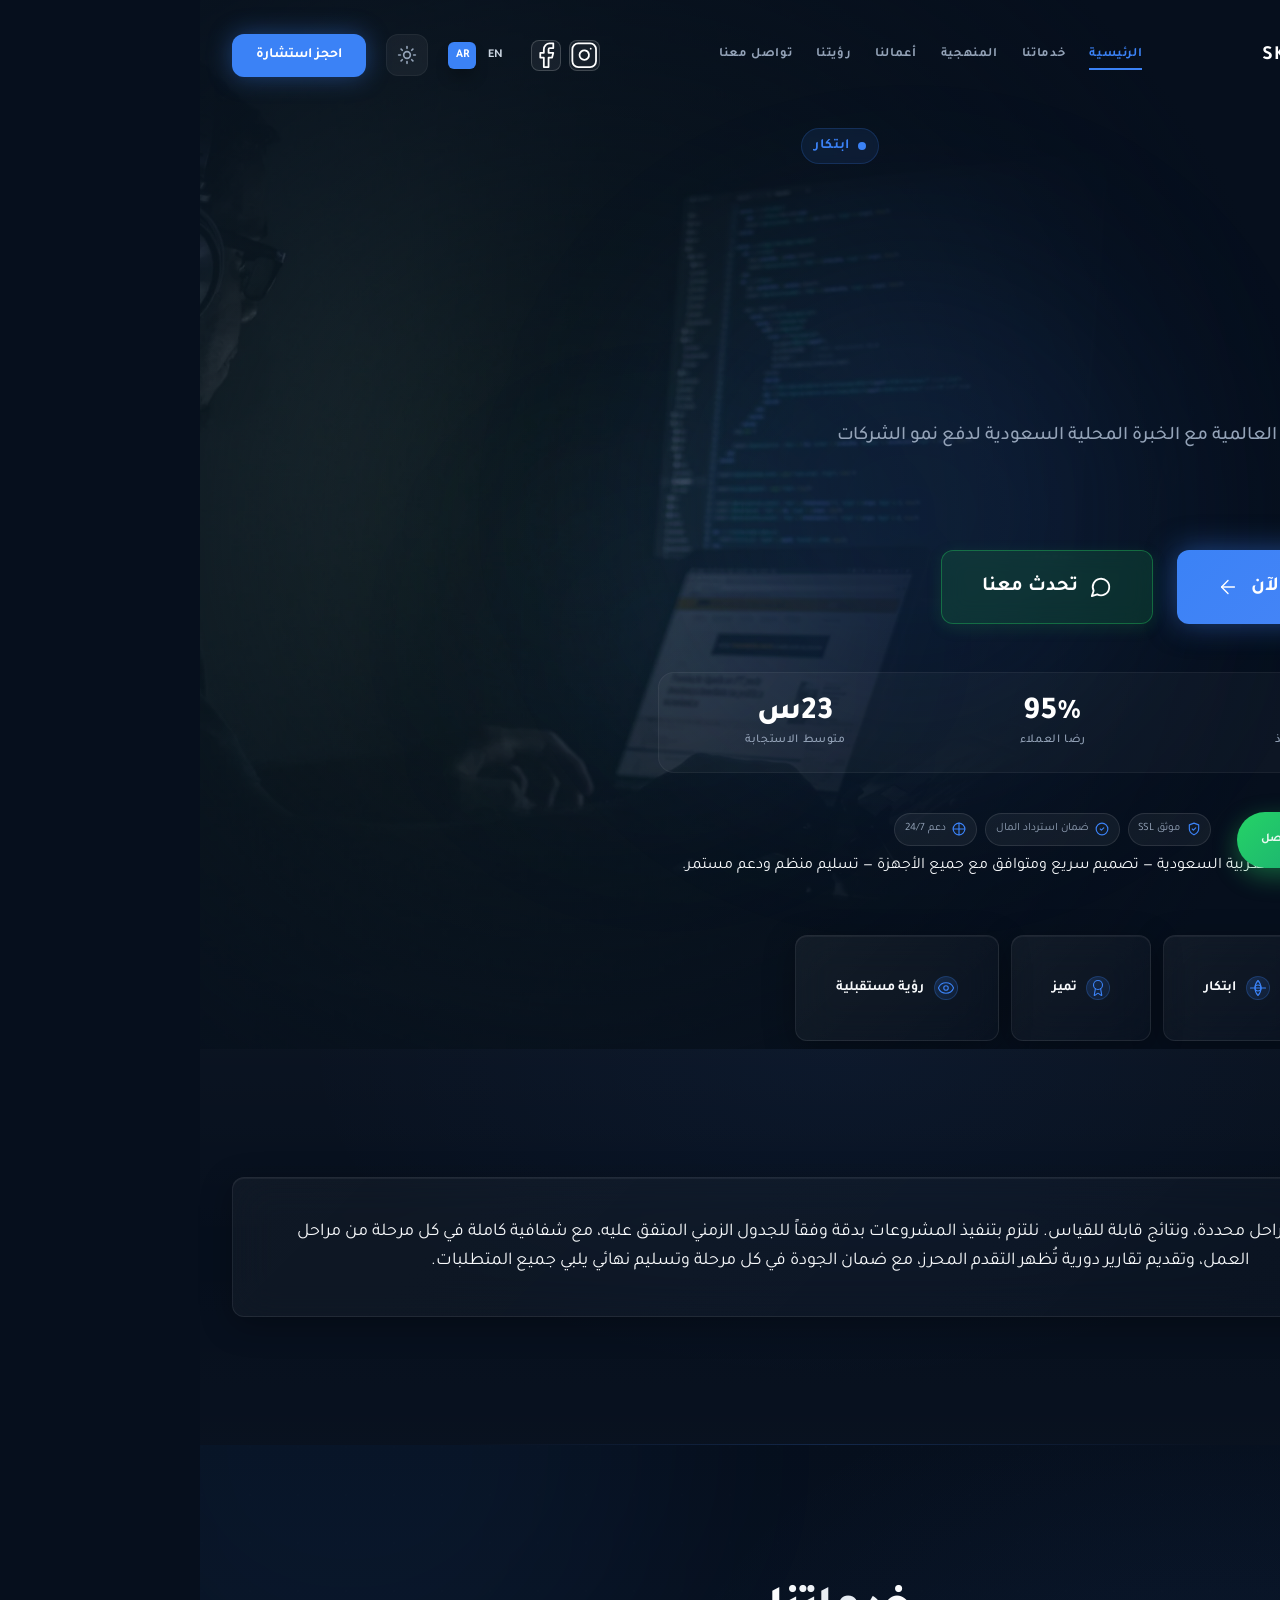
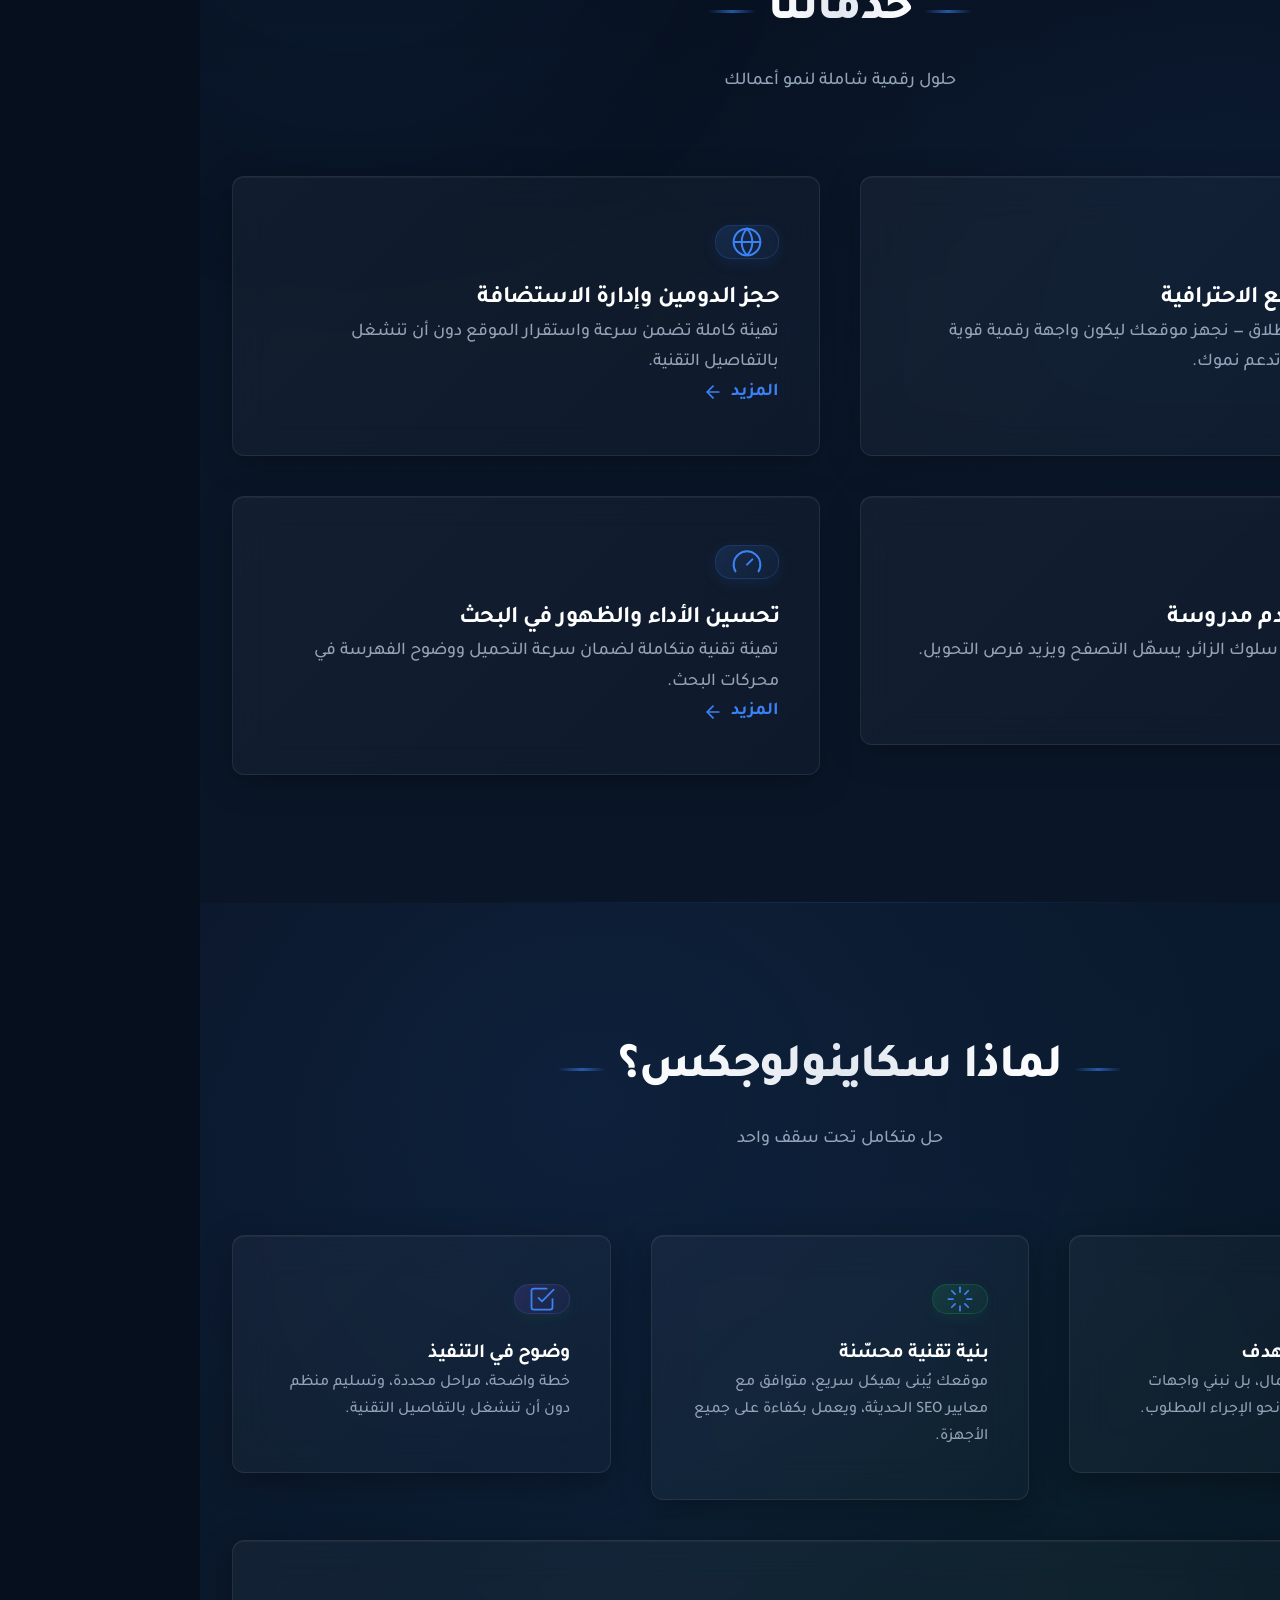
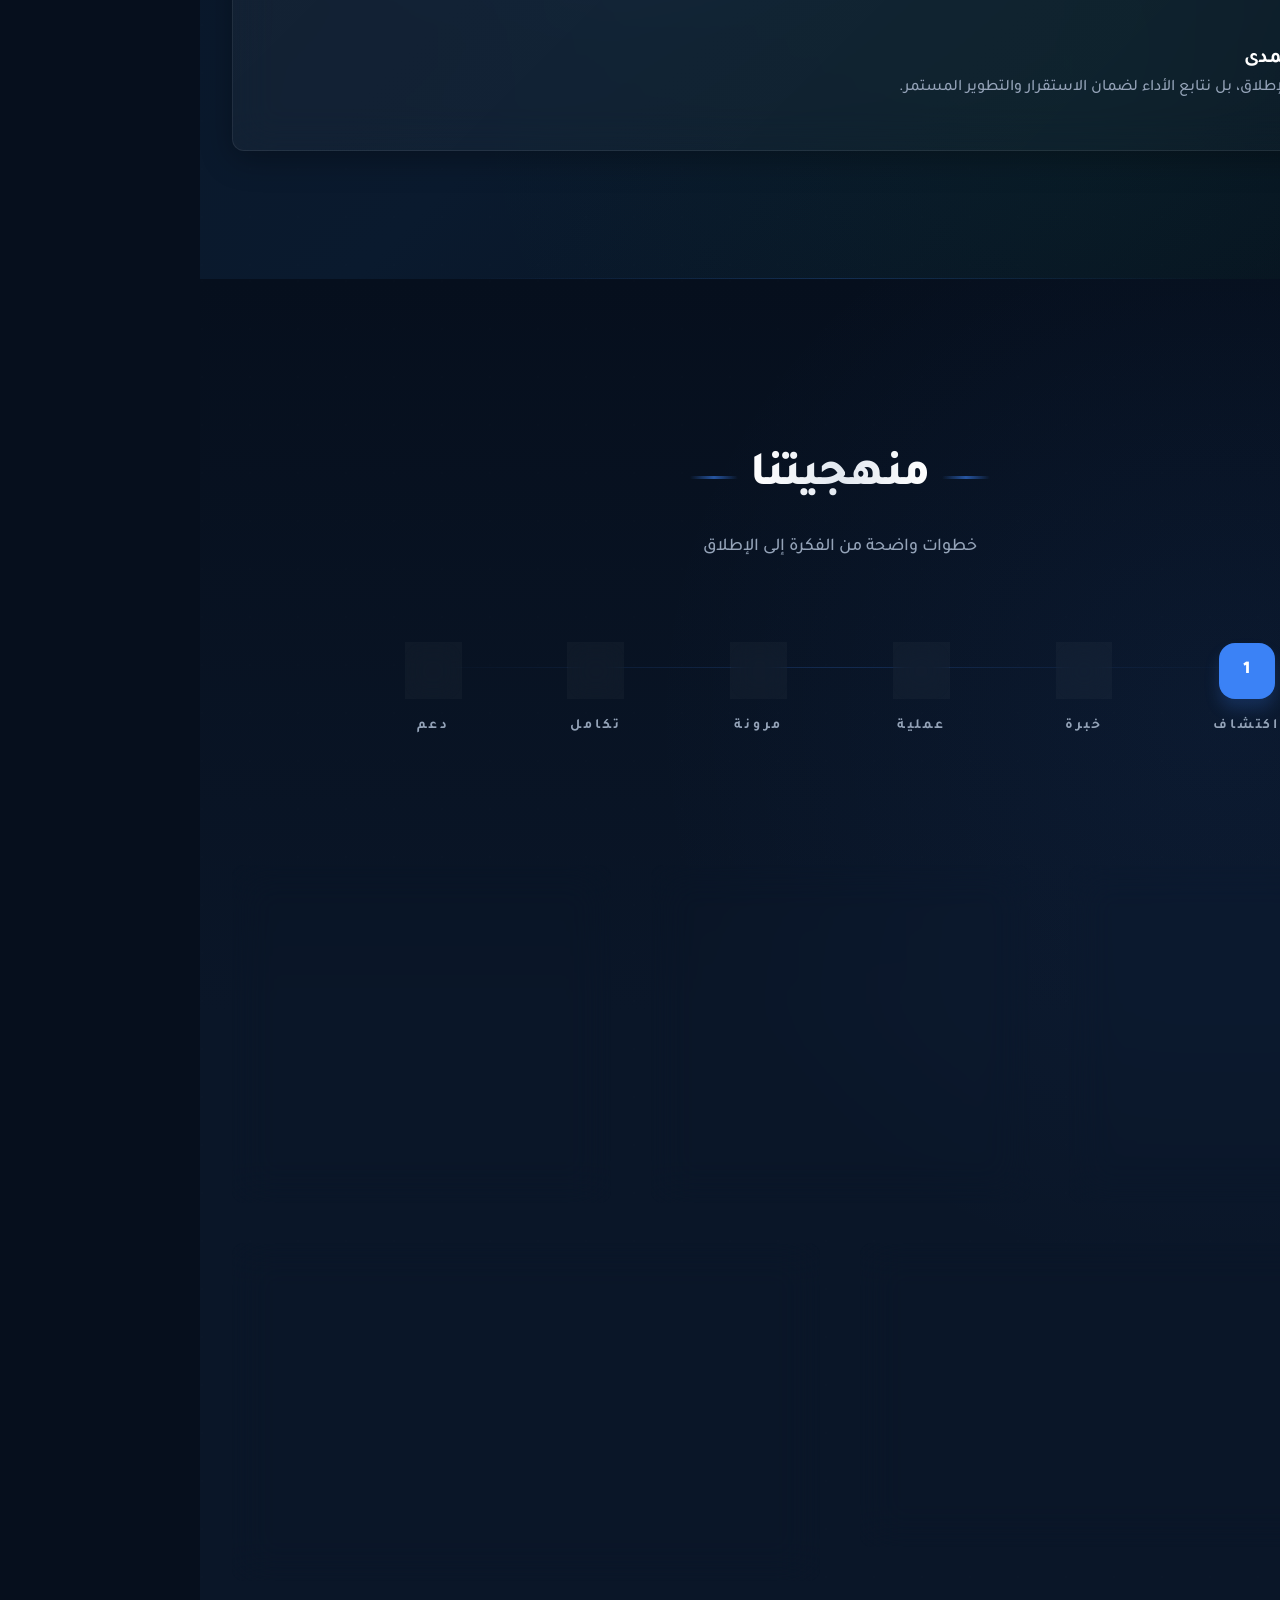
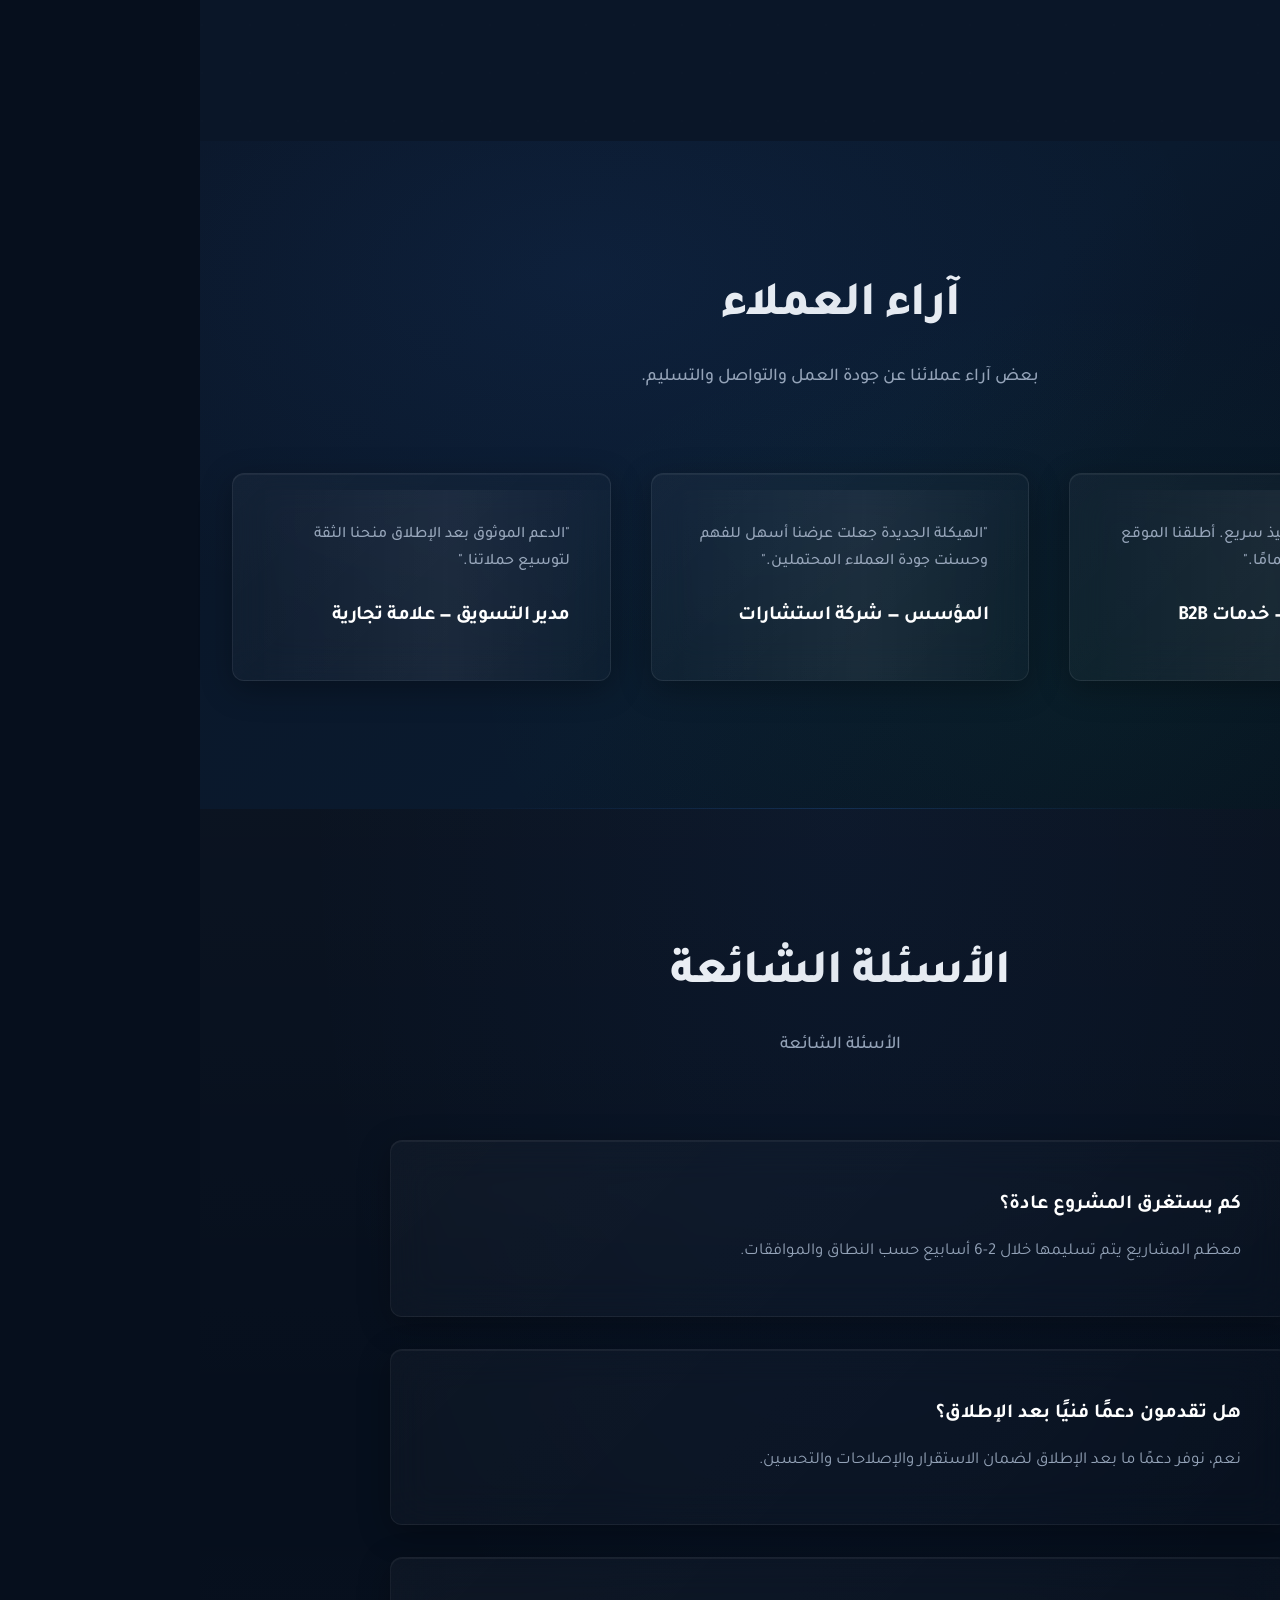
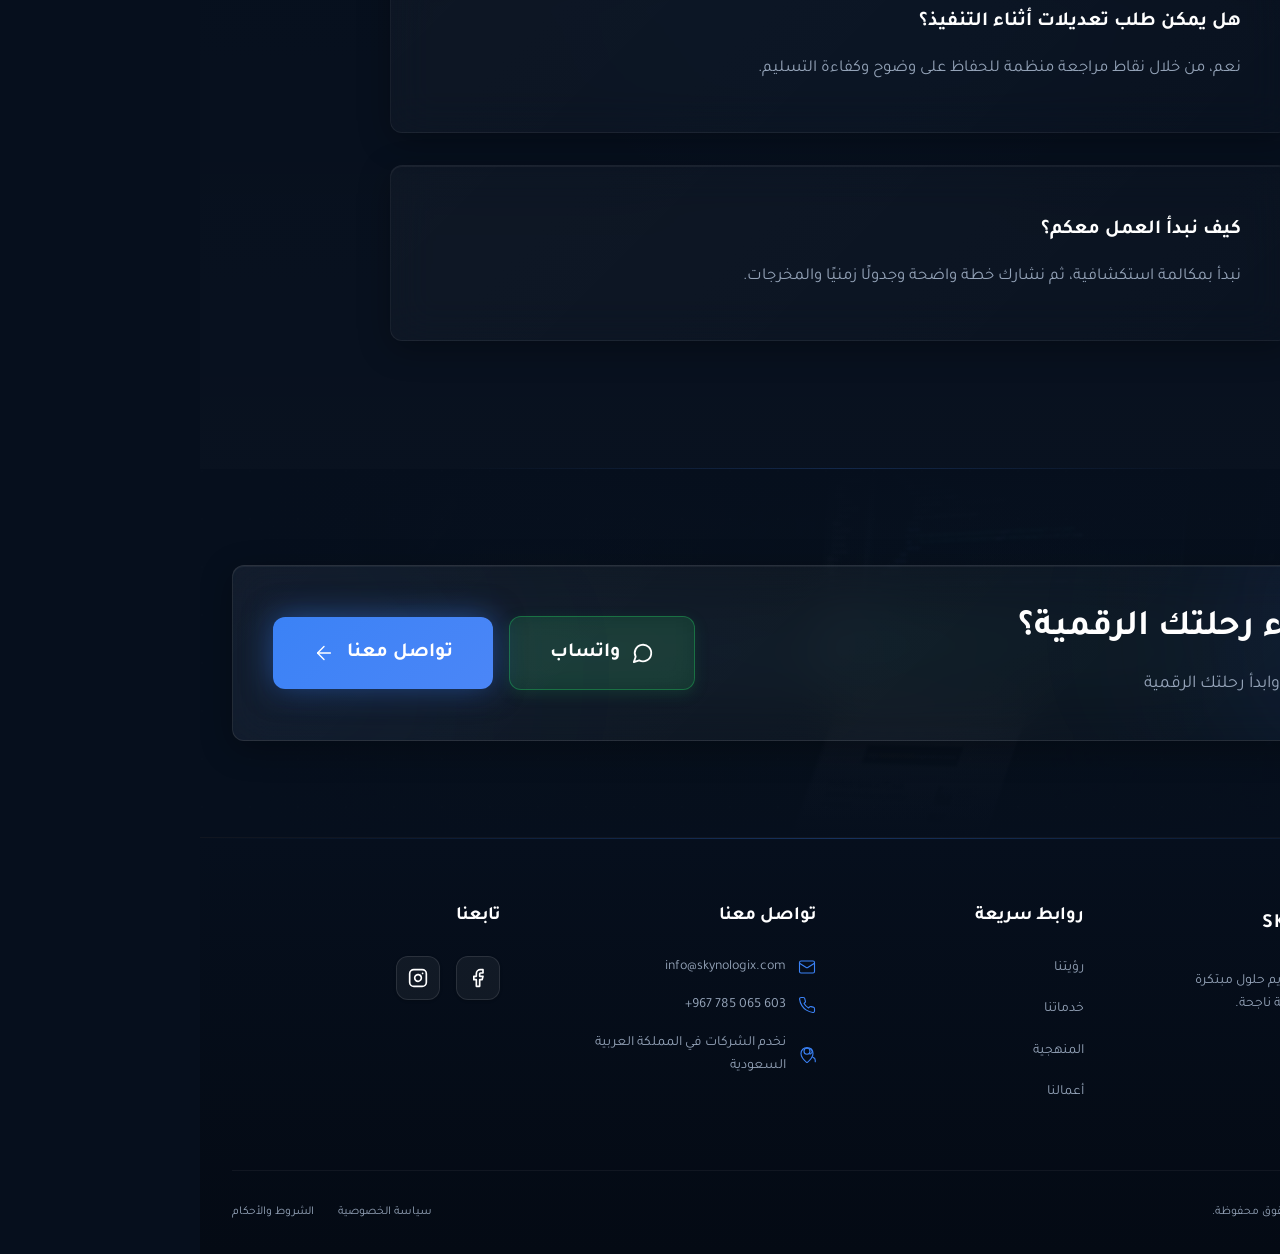
==== commit 8c2e52b7: "perf: optimize hero image loading with WebP format and explicit dimensions - Convert hero-bg.jpg to " ====
--- a/ar/index.html
+++ b/ar/index.html
@@ -14,6 +14,8 @@
     <link rel="icon" type="image/svg+xml" href="../assets/logo.svg">
     <link rel="manifest" href="../manifest.json">
     <meta name="theme-color" content="#060f1d">
+    <!-- Preload critical hero image -->
+    <link rel="preload" href="../assets/hero-bg.webp" as="image" type="image/webp" fetchpriority="high">
     <link rel="preconnect" href="https://fonts.googleapis.com">
     <link rel="preconnect" href="https://fonts.gstatic.com" crossorigin>
     <link
@@ -125,7 +127,7 @@
 
     <!-- HERO -->
     <section class="hero">
-        <div class="hero-bg"><img src="../assets/hero-bg.jpg" alt="خلفية تقنية رقمية مستقبلية" loading="eager">
+        <div class="hero-bg"><img src="../assets/hero-bg.webp" alt="خلفية تقنية رقمية مستقبلية" loading="eager" fetchpriority="high" width="1920" height="1080">
             <div class="hero-overlay"></div>
             <div class="mesh-pattern hero-mesh"></div>
             <div class="floating-glow animate-float"
@@ -570,7 +572,7 @@
 
     <!-- CTA -->
     <section class="cta-section">
-        <div class="cta-bg"><img src="../assets/hero-bg.jpg" alt="" loading="lazy">
+        <div class="cta-bg"><img src="../assets/hero-bg.webp" alt="" loading="lazy" width="1920" height="1080">
             <div class="cta-overlay"></div>
             <div class="mesh-pattern" style="position:absolute;inset:0;opacity:.1"></div>
         </div>
--- a/css/styles.css
+++ b/css/styles.css
@@ -37,9 +37,9 @@
   --bg-card: #0f1d32;
   --bg-card-hover: #132040;
   --bg-navbar: rgba(6, 15, 29, 0.85);
-  --text-primary: #f1f5f9;
-  --text-secondary: #94a3b8;
-  --text-muted: #64748b;
+  --text-primary: #f8fafc;
+  --text-secondary: #cbd5e1;
+  --text-muted: #94a3b8;
   --border-color: rgba(59, 130, 246, 0.15);
   --border-hover: rgba(59, 130, 246, 0.35);
   --glow-color: rgba(59, 130, 246, 0.08);
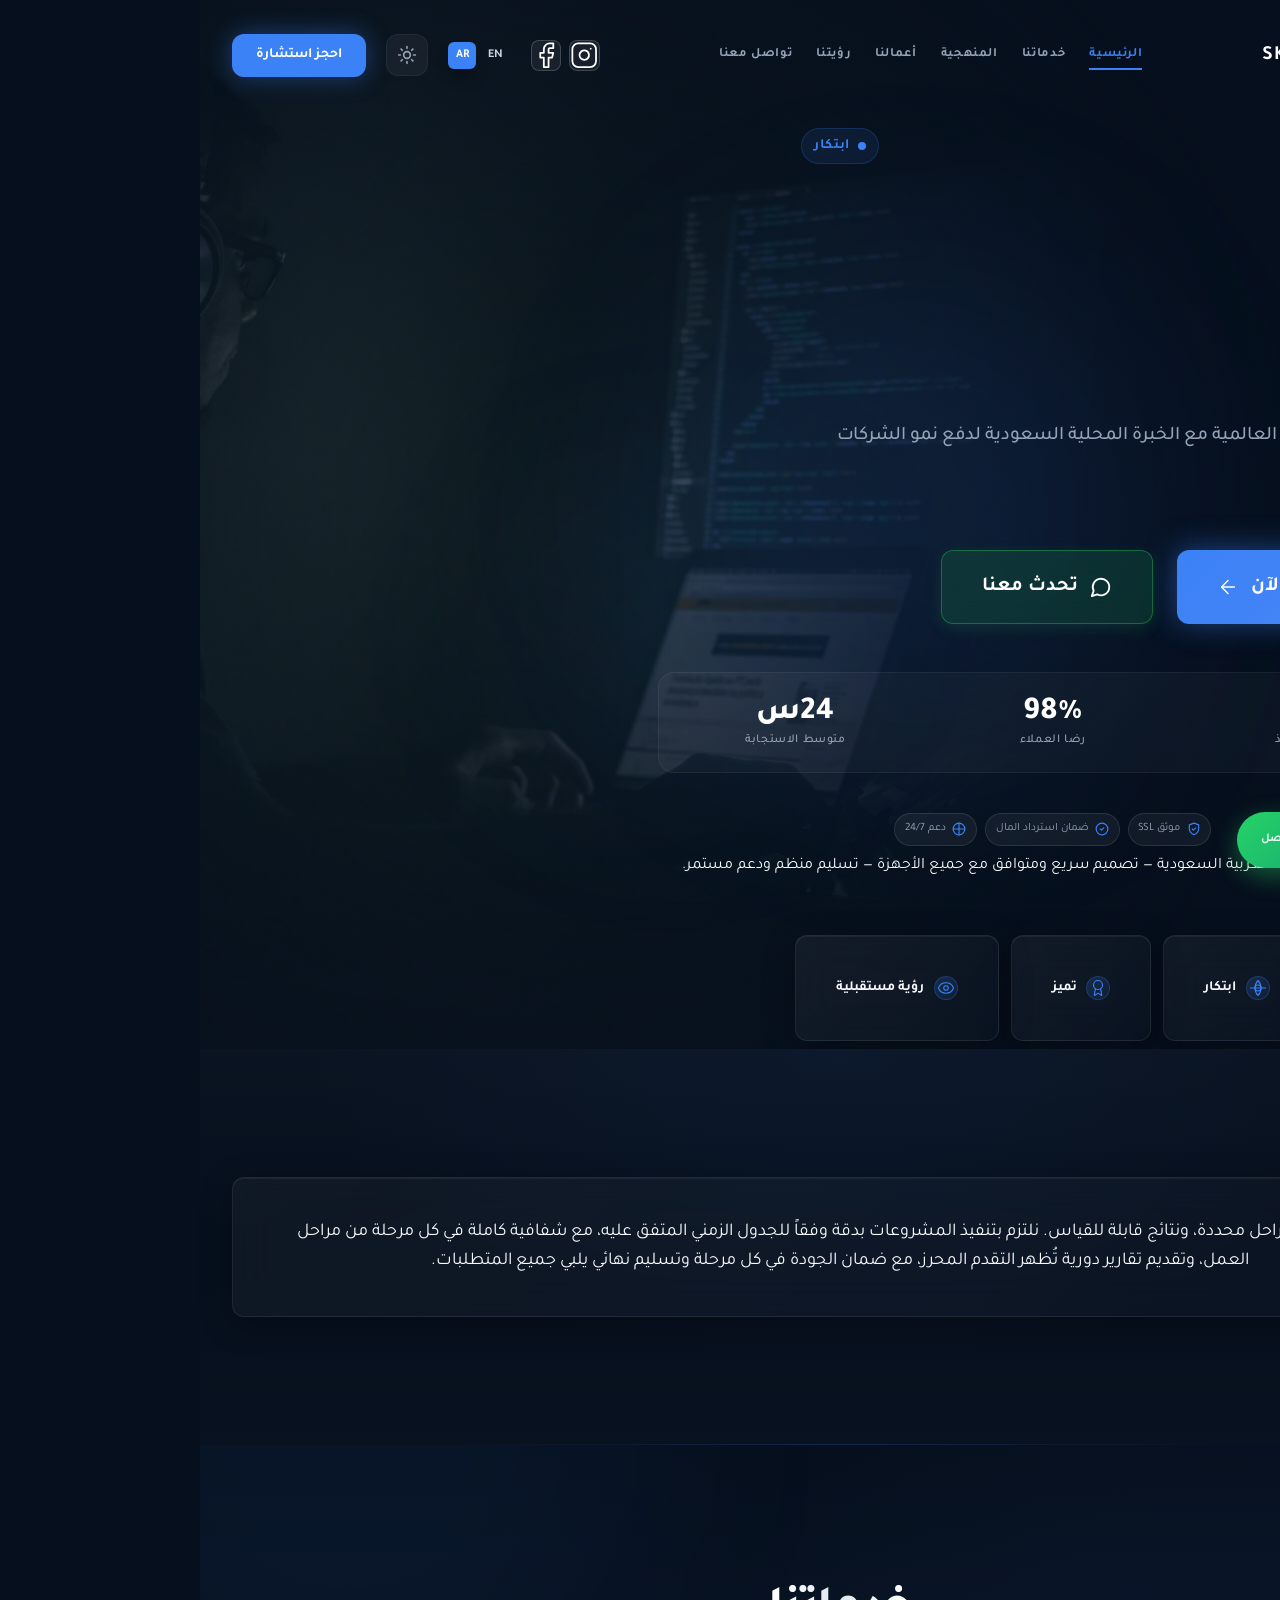
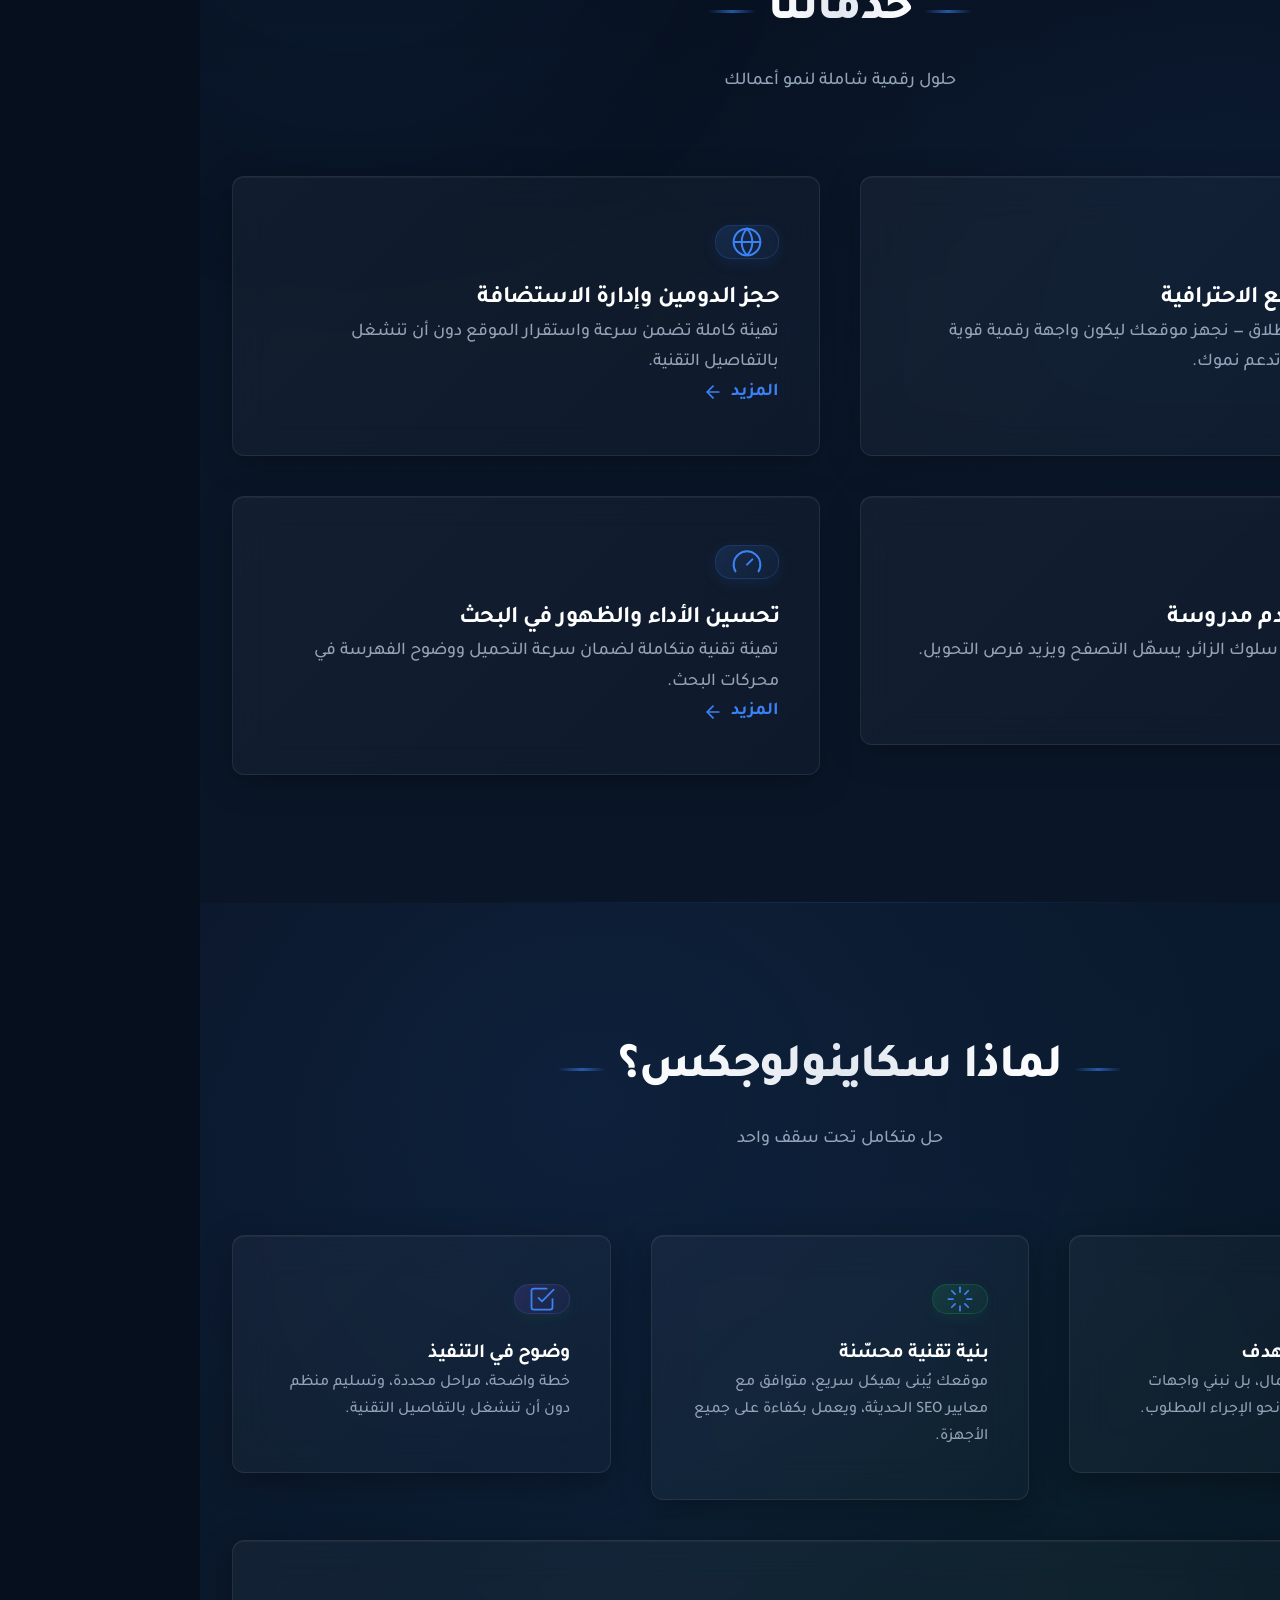
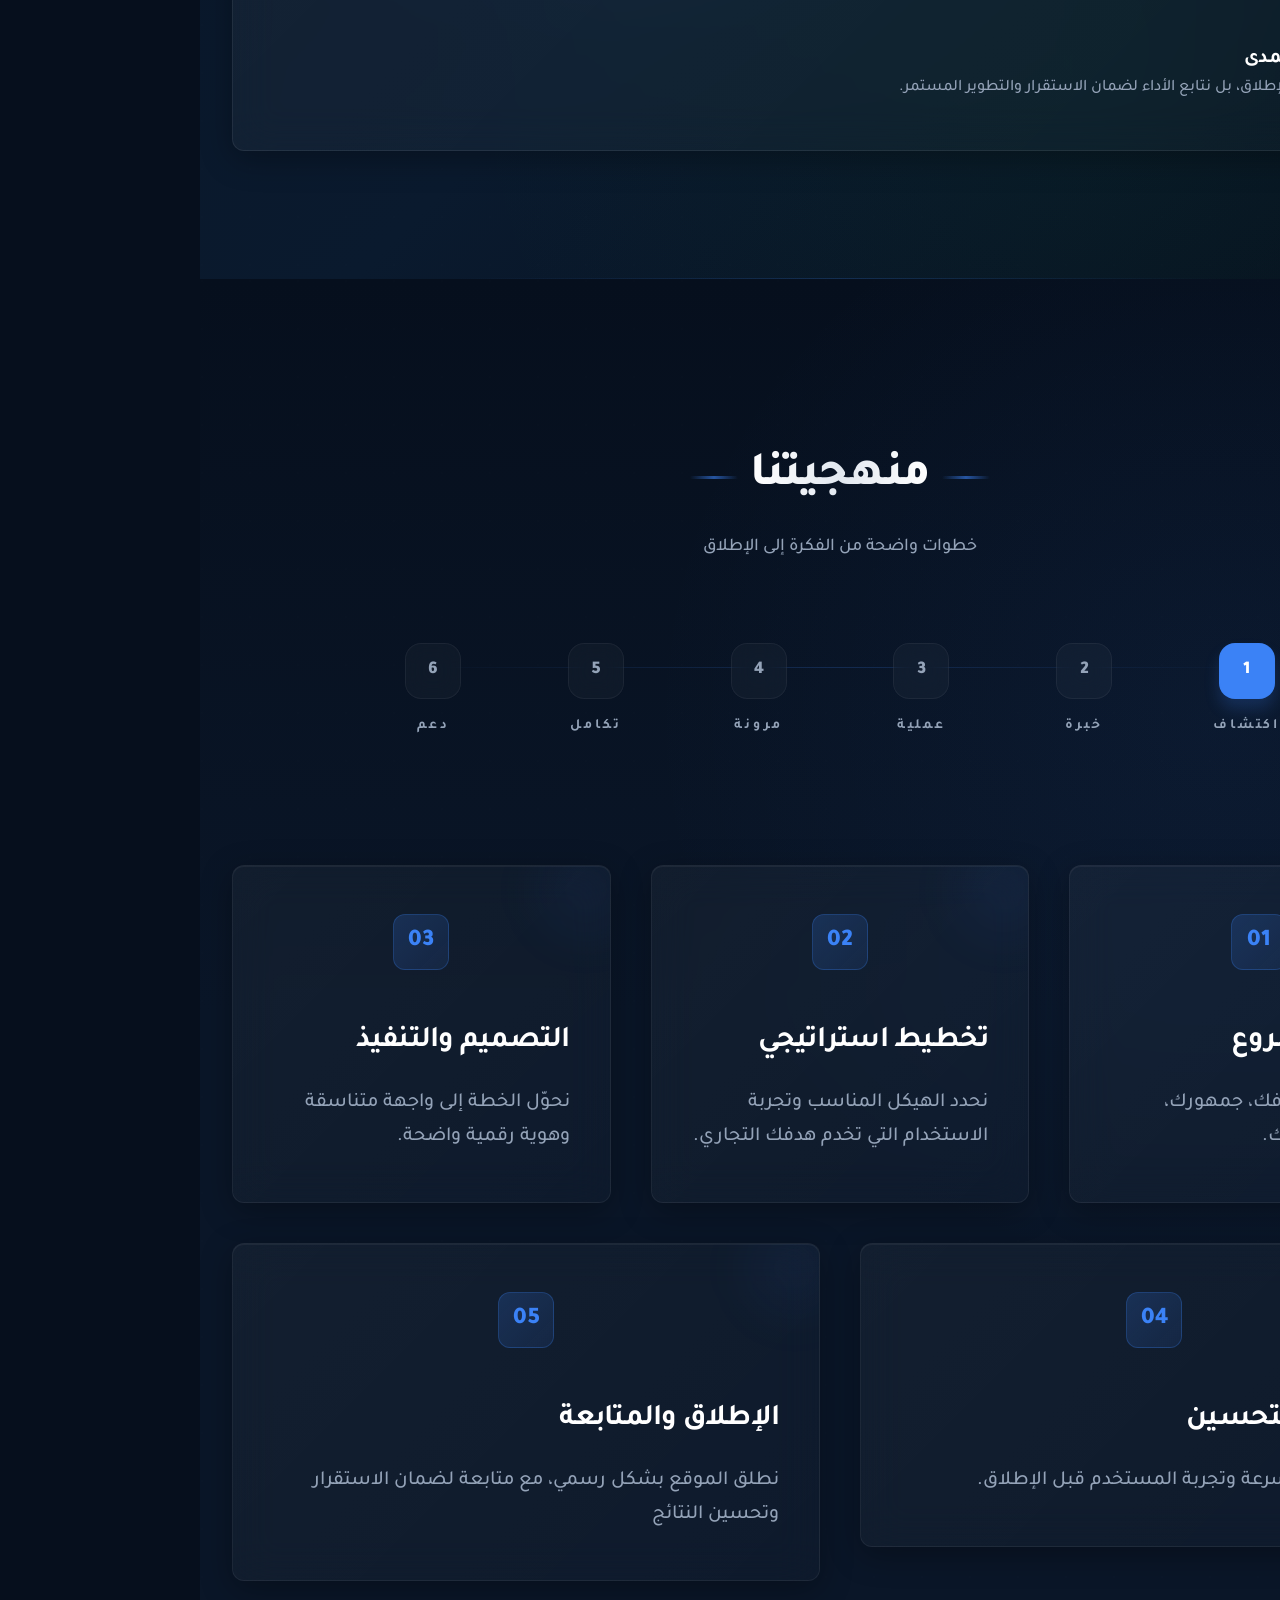
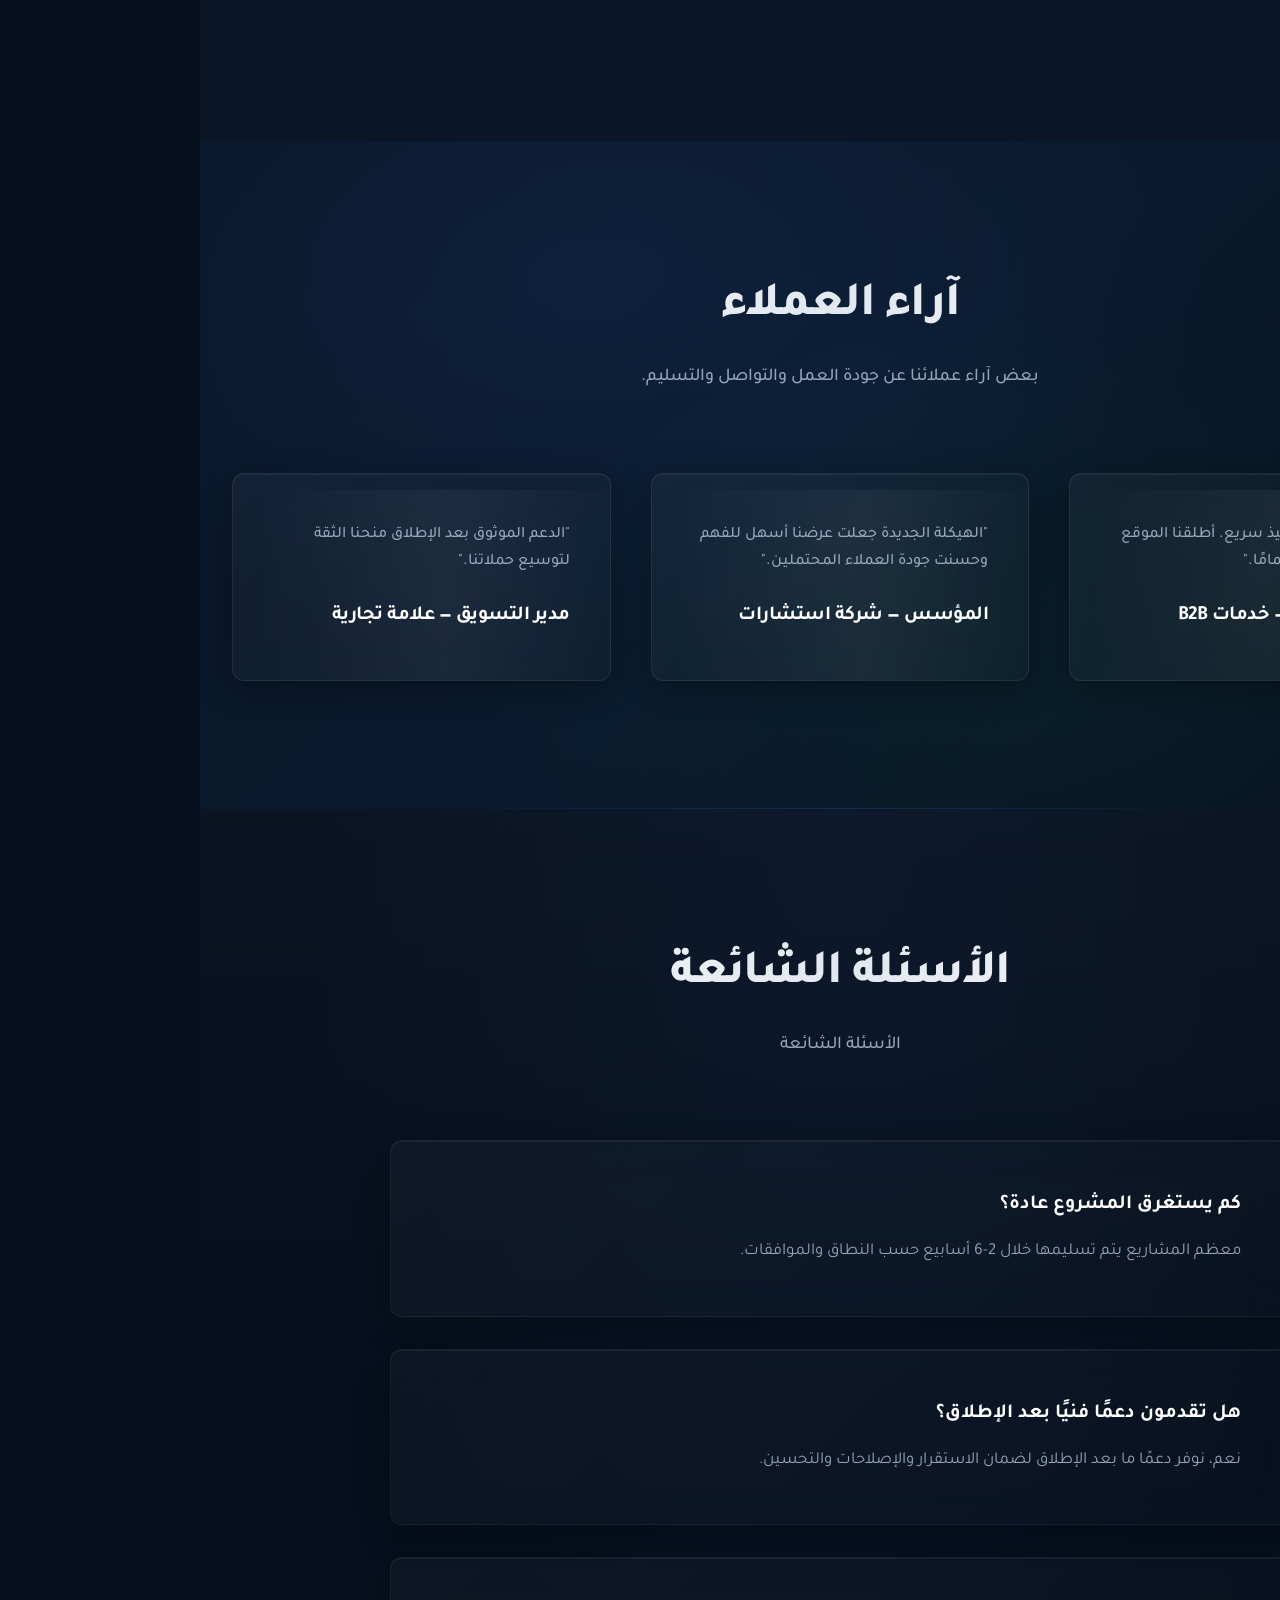
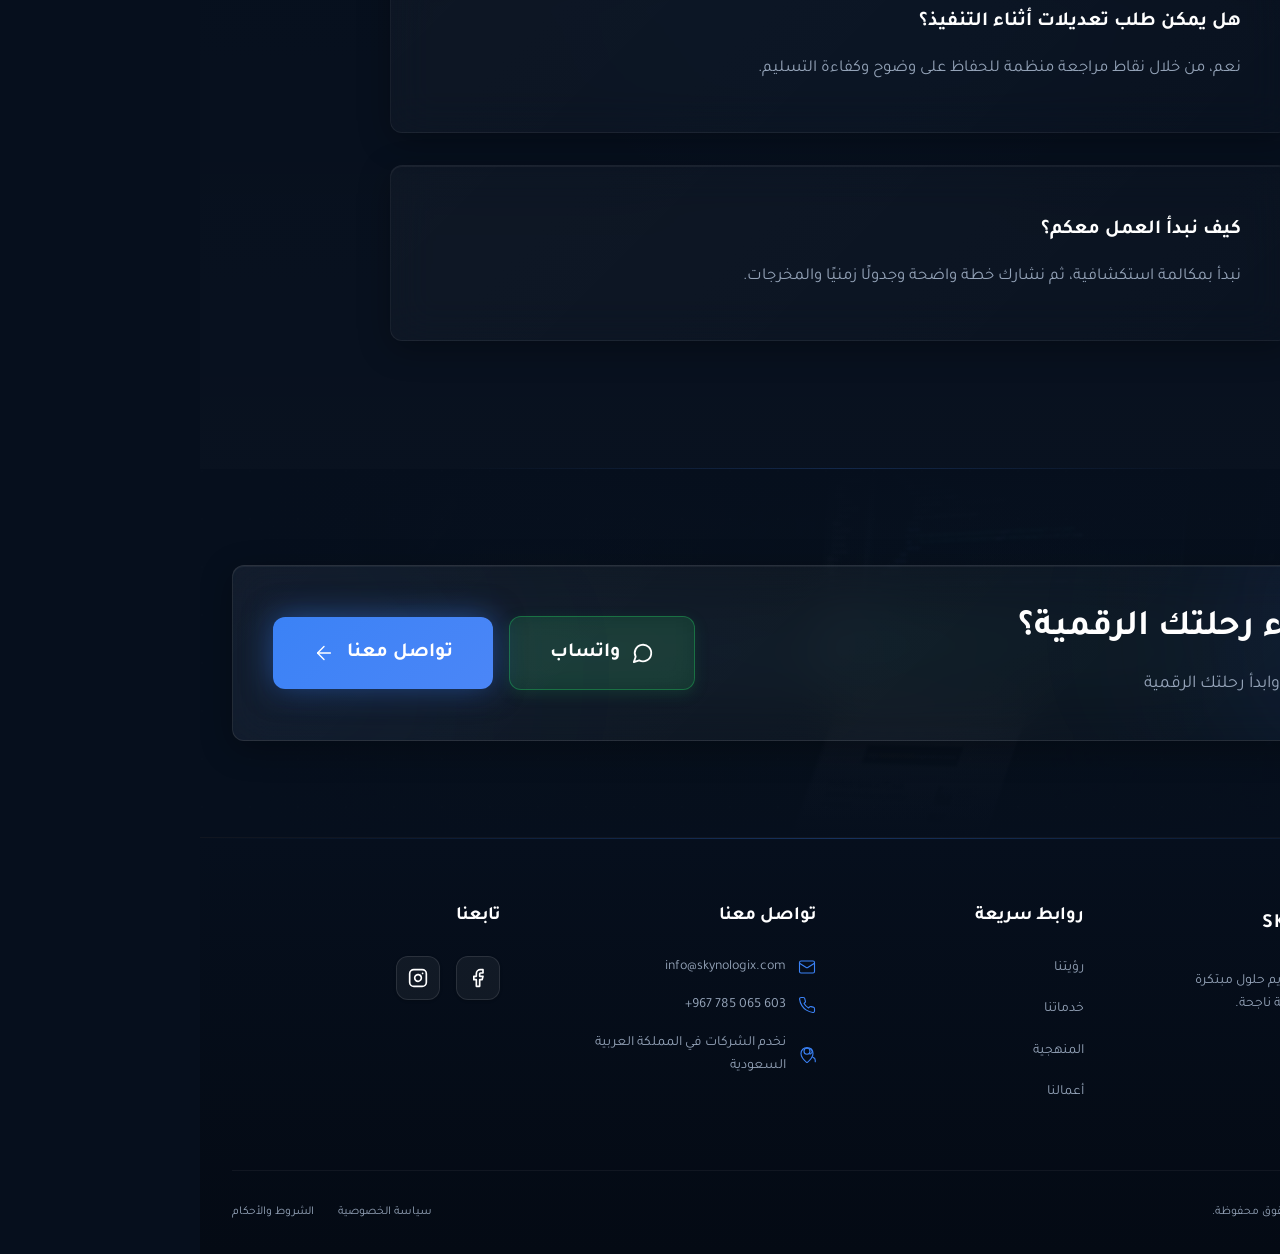
==== commit 805ed9e0: "perf: defer non-critical CSS loading with async pattern and preload hints - Add preload hints for Go" ====
--- a/ar/index.html
+++ b/ar/index.html
@@ -18,10 +18,18 @@
     <link rel="preload" href="../assets/hero-bg.webp" as="image" type="image/webp" fetchpriority="high">
     <link rel="preconnect" href="https://fonts.googleapis.com">
     <link rel="preconnect" href="https://fonts.gstatic.com" crossorigin>
+    <link rel="preload" href="https://fonts.googleapis.com/css2?family=Inter:wght@400;500;600;700;800;900&family=Space+Grotesk:wght@400;500;700&family=Noto+Sans+Arabic:wght@400;500;700&family=Tajawal:wght@400;500;700;800;900&display=swap" as="style">
     <link
         href="https://fonts.googleapis.com/css2?family=Inter:wght@400;500;600;700;800;900&family=Space+Grotesk:wght@400;500;700&family=Noto+Sans+Arabic:wght@400;500;700&family=Tajawal:wght@400;500;700;800;900&display=swap"
-        rel="stylesheet">
-    <link rel="stylesheet" href="../css/styles.css">
+        rel="stylesheet" media="print" onload="this.media='all'">
+    <noscript>
+        <link href="https://fonts.googleapis.com/css2?family=Inter:wght@400;500;600;700;800;900&family=Space+Grotesk:wght@400;500;700&family=Noto+Sans+Arabic:wght@400;500;700&family=Tajawal:wght@400;500;700;800;900&display=swap" rel="stylesheet">
+    </noscript>
+    <link rel="preload" href="../css/styles.css" as="style">
+    <link rel="stylesheet" href="../css/styles.css" media="print" onload="this.media='all'">
+    <noscript>
+        <link rel="stylesheet" href="../css/styles.css">
+    </noscript>
     <script type="application/ld+json">
     {"@context":"https://schema.org","@type":"Organization","name":"Skynologix","url":"https://skynologix.com","logo":"https://skynologix.com/logo.svg","sameAs":["https://instagram.com/skynologix","https://facebook.com/skynologix"]}
     </script>
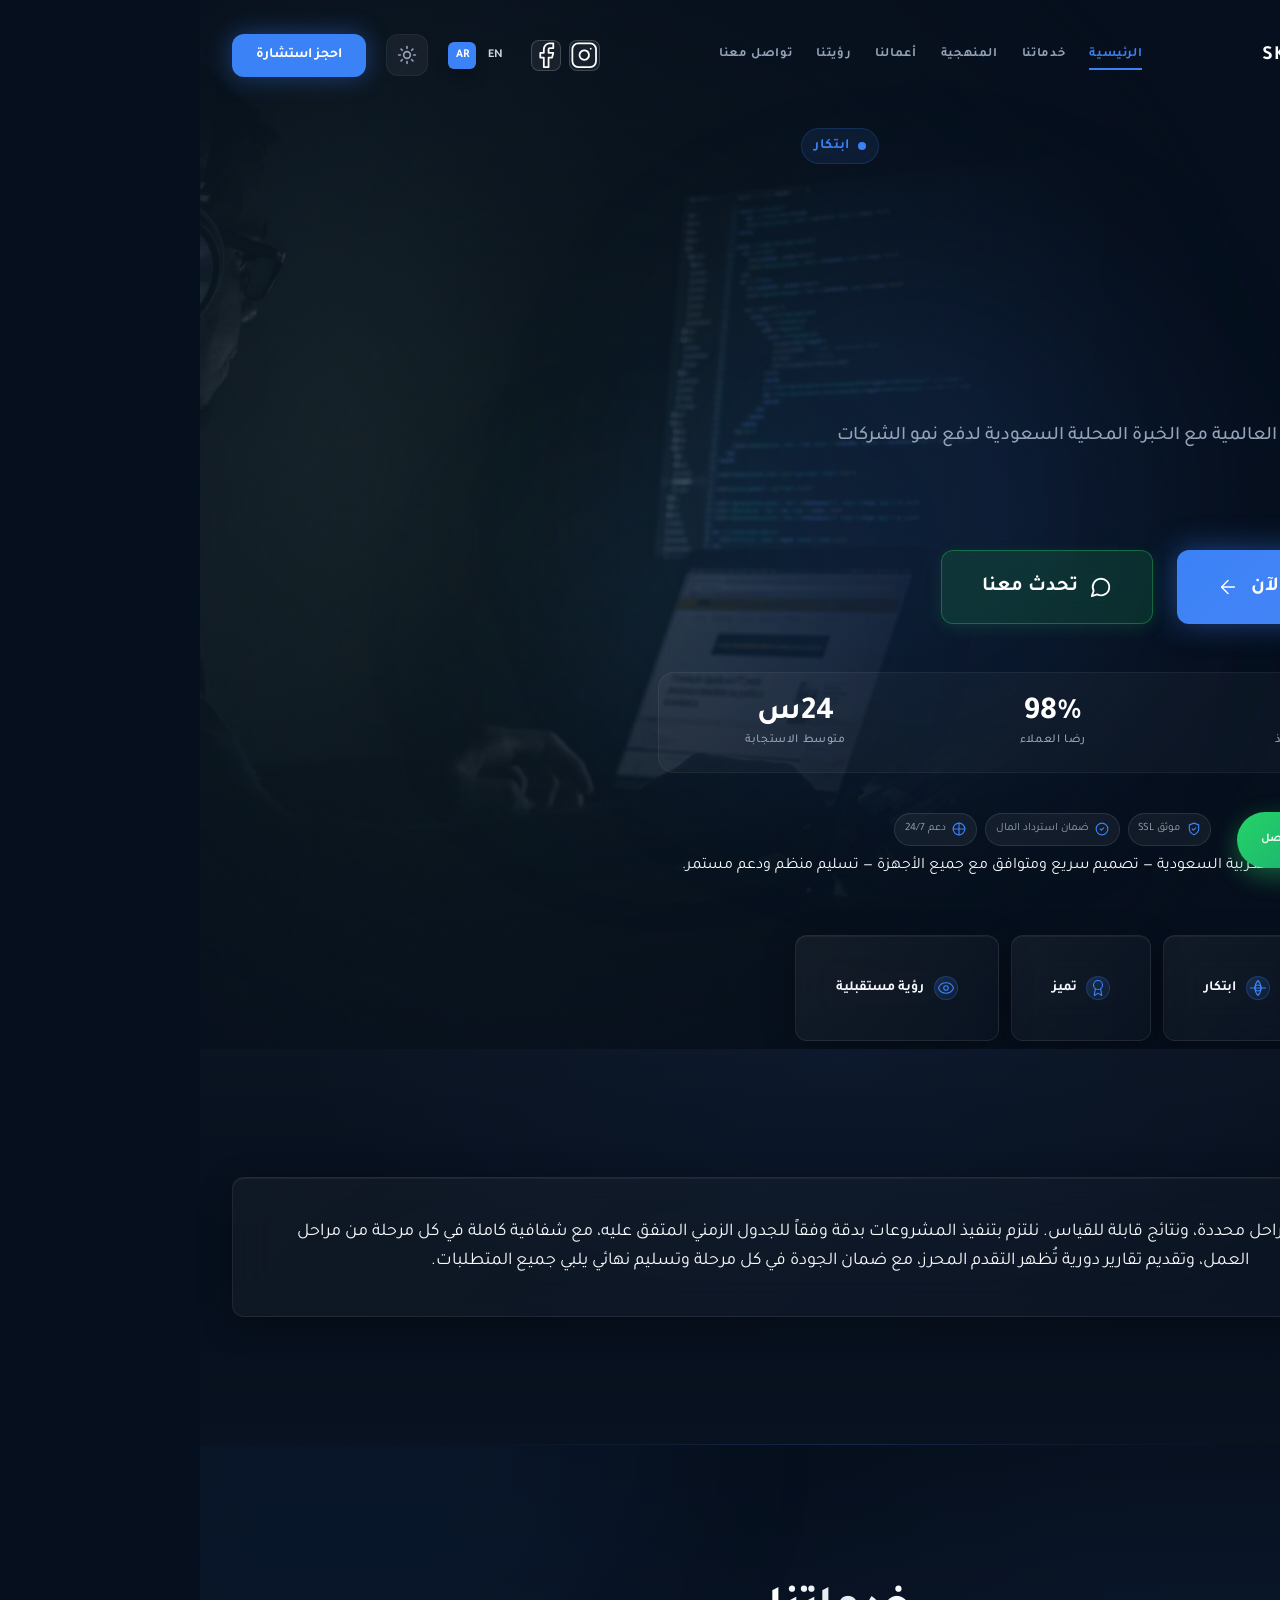
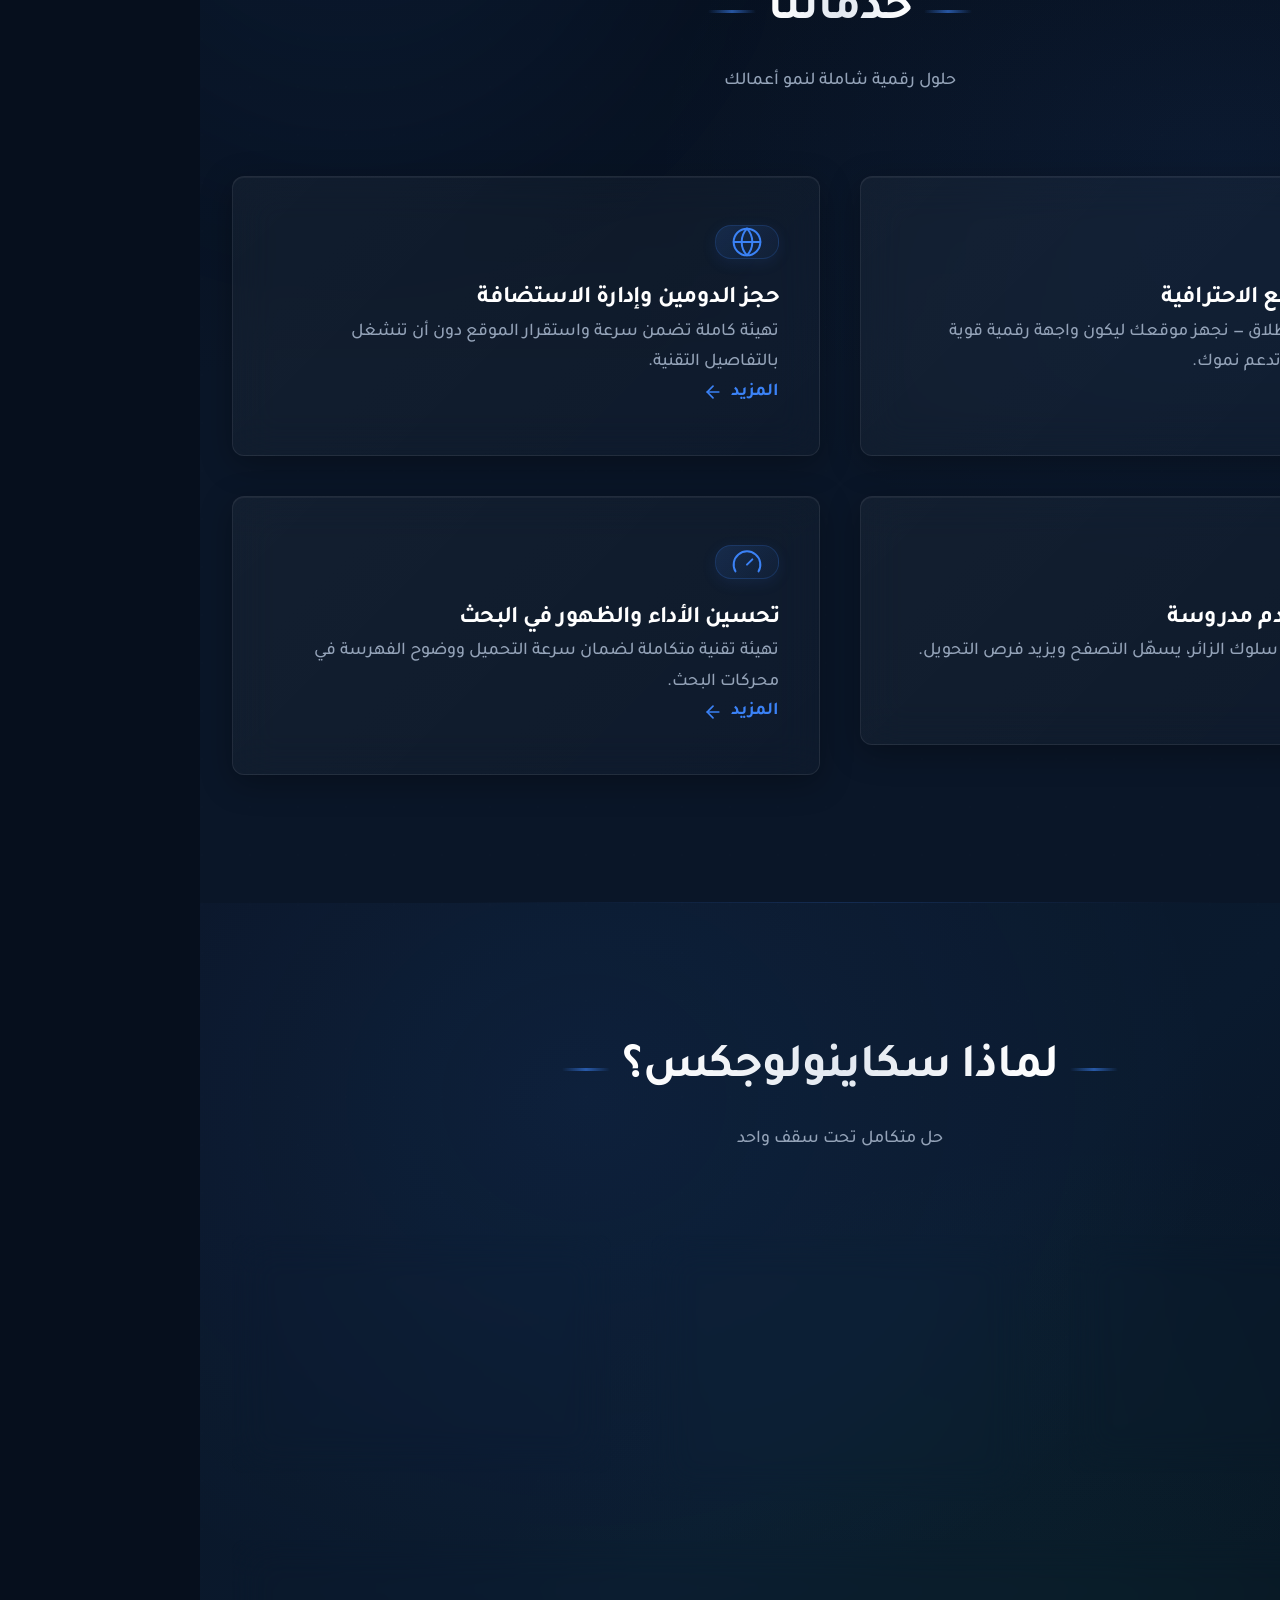
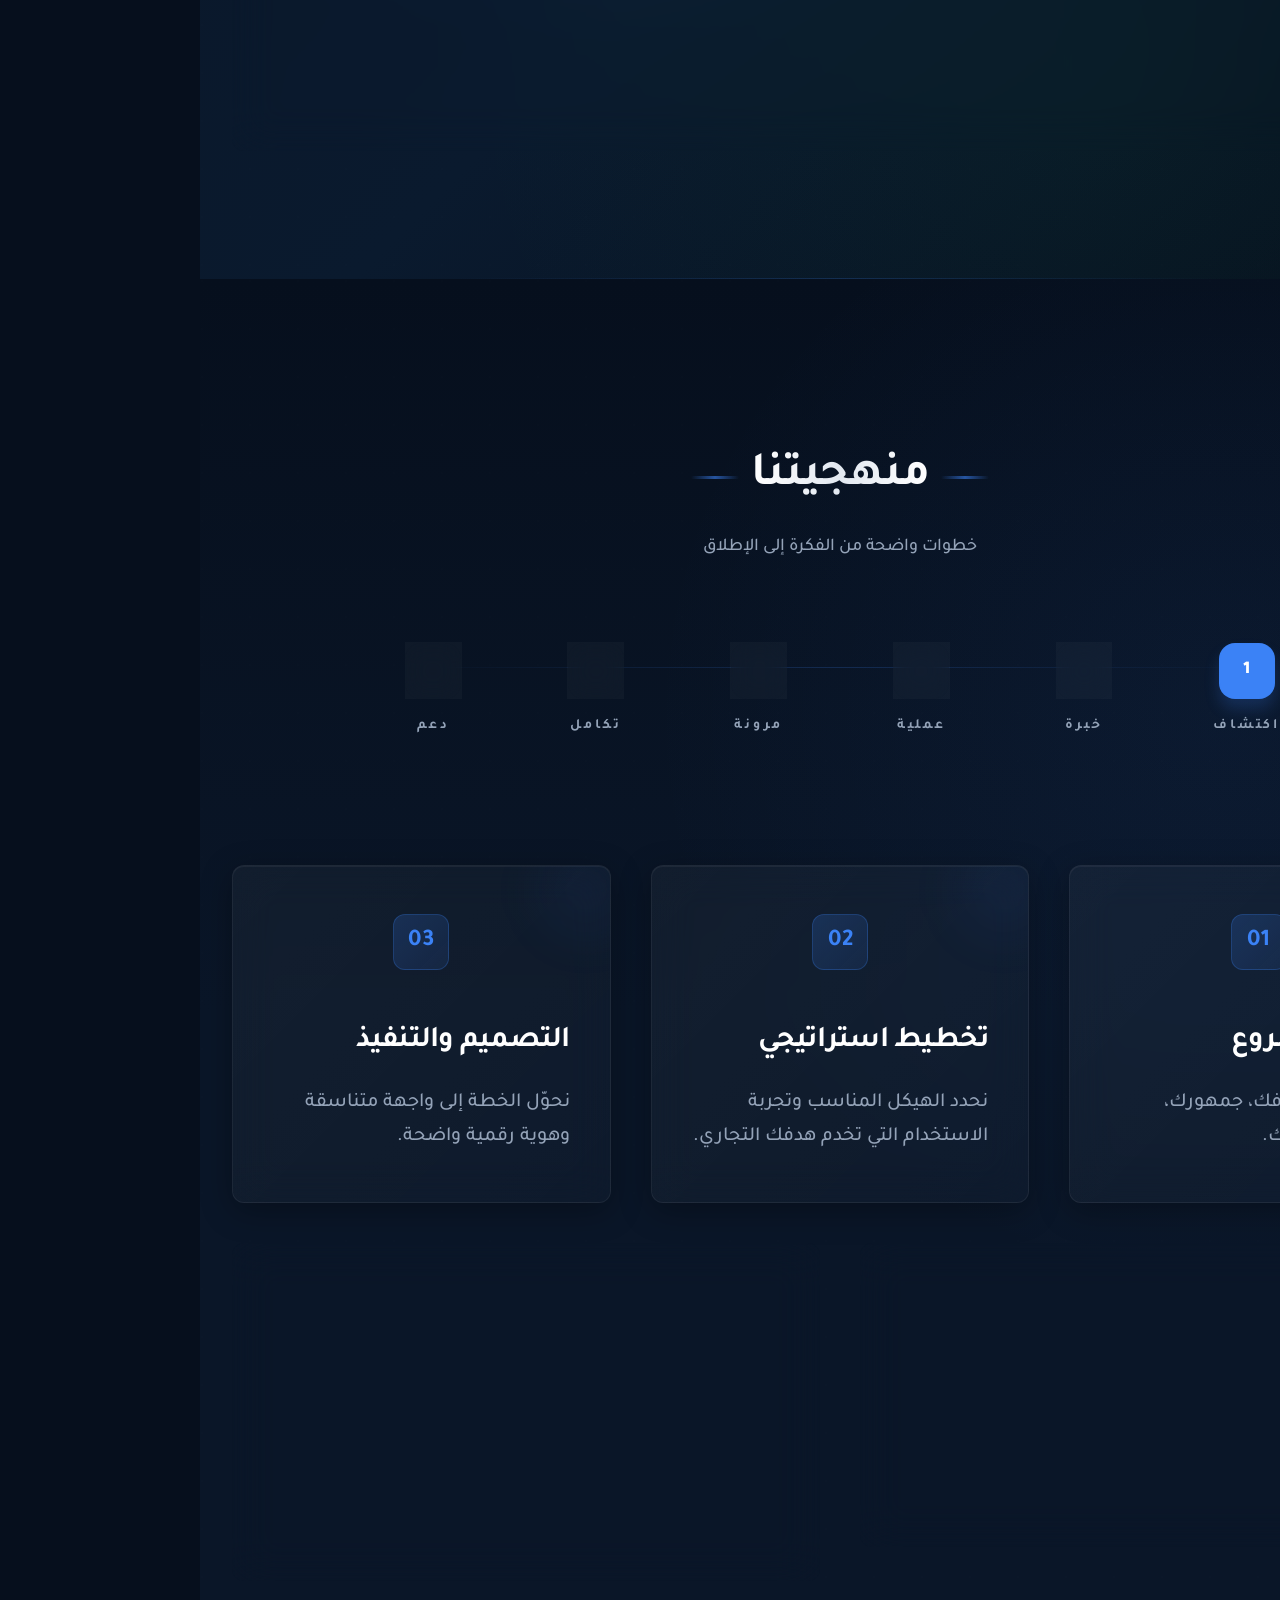
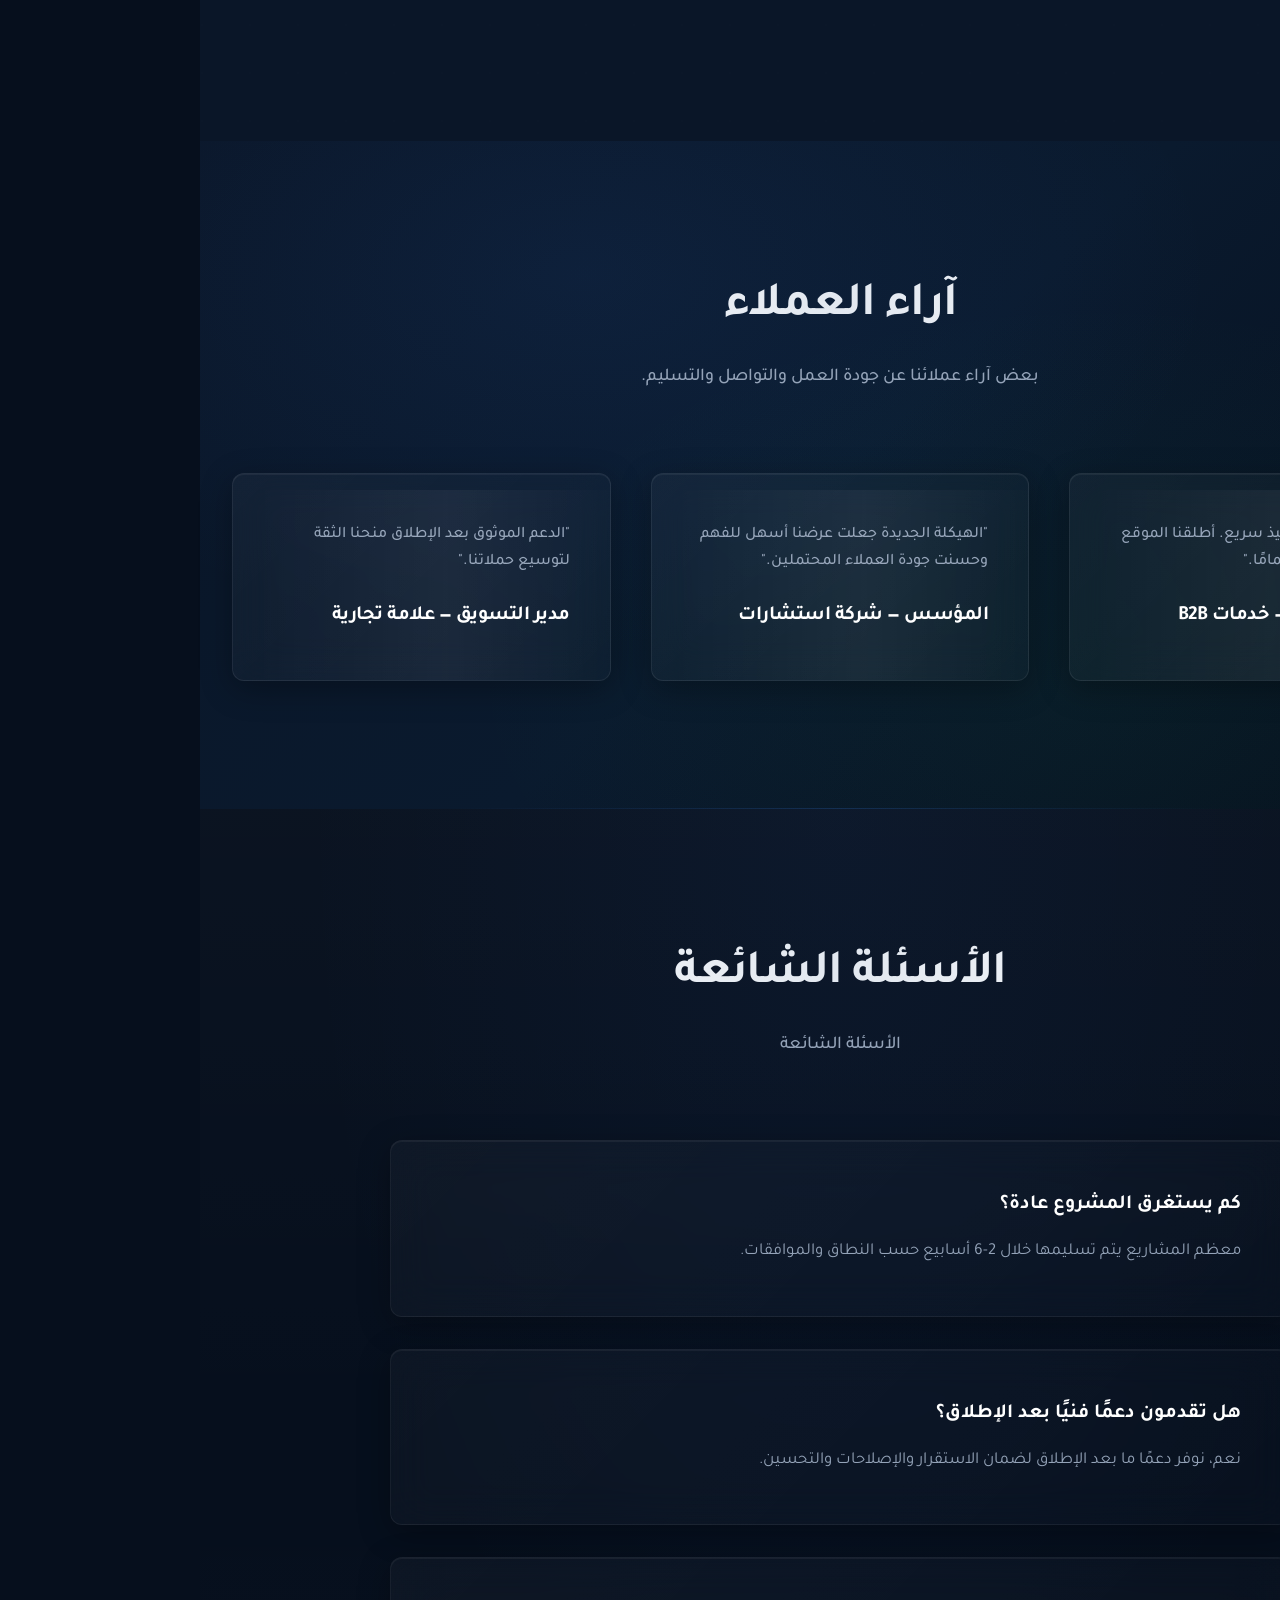
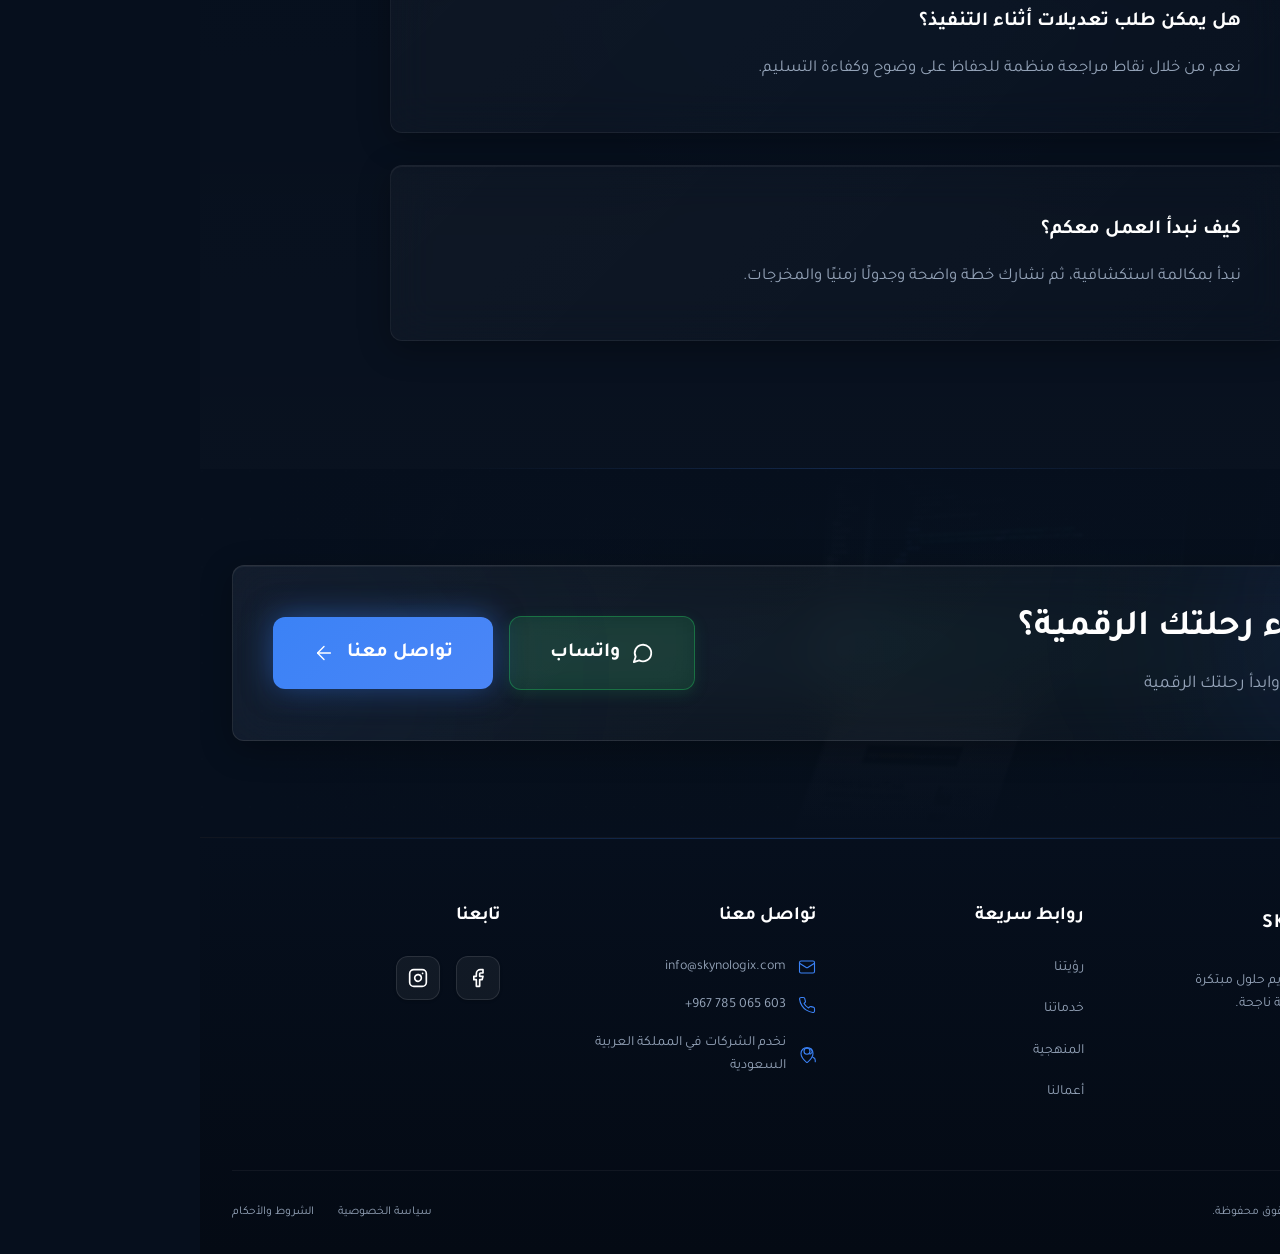
==== commit 6638f3f4: "perf: optimize font loading and reduce font weights across all pages - Add preconnect hints for Goog" ====
--- a/ar/index.html
+++ b/ar/index.html
@@ -18,18 +18,10 @@
     <link rel="preload" href="../assets/hero-bg.webp" as="image" type="image/webp" fetchpriority="high">
     <link rel="preconnect" href="https://fonts.googleapis.com">
     <link rel="preconnect" href="https://fonts.gstatic.com" crossorigin>
-    <link rel="preload" href="https://fonts.googleapis.com/css2?family=Inter:wght@400;500;600;700;800;900&family=Space+Grotesk:wght@400;500;700&family=Noto+Sans+Arabic:wght@400;500;700&family=Tajawal:wght@400;500;700;800;900&display=swap" as="style">
     <link
-        href="https://fonts.googleapis.com/css2?family=Inter:wght@400;500;600;700;800;900&family=Space+Grotesk:wght@400;500;700&family=Noto+Sans+Arabic:wght@400;500;700&family=Tajawal:wght@400;500;700;800;900&display=swap"
-        rel="stylesheet" media="print" onload="this.media='all'">
-    <noscript>
-        <link href="https://fonts.googleapis.com/css2?family=Inter:wght@400;500;600;700;800;900&family=Space+Grotesk:wght@400;500;700&family=Noto+Sans+Arabic:wght@400;500;700&family=Tajawal:wght@400;500;700;800;900&display=swap" rel="stylesheet">
-    </noscript>
-    <link rel="preload" href="../css/styles.css" as="style">
-    <link rel="stylesheet" href="../css/styles.css" media="print" onload="this.media='all'">
-    <noscript>
-        <link rel="stylesheet" href="../css/styles.css">
-    </noscript>
+        href="https://fonts.googleapis.com/css2?family=Noto+Sans+Arabic:wght@400;500;700&family=Tajawal:wght@400;500;700&display=swap"
+        rel="stylesheet">
+    <link rel="stylesheet" href="../css/styles.css">
     <script type="application/ld+json">
     {"@context":"https://schema.org","@type":"Organization","name":"Skynologix","url":"https://skynologix.com","logo":"https://skynologix.com/logo.svg","sameAs":["https://instagram.com/skynologix","https://facebook.com/skynologix"]}
     </script>
@@ -616,9 +608,10 @@
     <footer class="footer">
         <div class="container">
             <div class="footer-grid">
-                <div class="footer-brand"><a href="index.html" class="logo-link" style="margin-bottom:1.5rem"><img
-                            class="theme-logo" src="../assets/logo-white.svg" data-dark="../assets/logo-white.svg"
-                            data-light="../assets/logo-dark.svg" alt="سكاينولوجكس" width="40" height="40">
+                <div class="footer-brand">
+                    <a href="index.html" class="logo-link" style="margin-bottom:1.5rem">
+                        <img class="theme-logo" src="../assets/logo-white.svg" data-dark="../assets/logo-white.svg"
+                            data-light="../assets/logo-dark.svg" alt="سكاينولوجكس" width="40" height="40" loading="lazy">
                         <div class="logo-text"><span class="brand">SKYNOLOGIX</span></div>
                     </a>
                     <p data-content="footer.brand_desc">وكالة رقمية متخصصة في تقديم حلول مبتكرة لتحويل أعمالك إلى تجارب
@@ -710,8 +703,6 @@
 
     <!-- Scripts -->
     <script src="../js/app.js" defer></script>
-    <script src="../js/reveal.js" defer></script>
-    <script src="../js/content-loader.js" defer></script>
 </body>
 
 </html>
--- a/css/styles.css
+++ b/css/styles.css
@@ -1414,7 +1414,7 @@
 
 .hero-badge-card h3 {
   font-size: 0.75rem;
-  font-weight: 600;
+  font-weight: 700;
   margin: 0;
   white-space: nowrap;
 }
@@ -1460,7 +1460,7 @@
 
 .section-heading h2 {
   font-size: 1.875rem;
-  font-weight: 800;
+  font-weight: 700;
   letter-spacing: -.025em;
   color: #fff
 }
@@ -1780,7 +1780,7 @@
   align-items: center;
   justify-content: center;
   color: var(--accent);
-  font-weight: 900;
+  font-weight: 700;
   font-size: 1.5rem;
   flex-shrink: 0
 }
@@ -3062,7 +3062,7 @@
 .faq-item h3 {
   margin-bottom: 1rem;
   font-size: 1.25rem;
-  font-weight: 600;
+  font-weight: 700;
   color: #fff;
 }
 
@@ -3381,7 +3381,7 @@
 
 .stat-number {
   font-size: clamp(0.875rem, 4vw, 2rem);
-  font-weight: 800;
+  font-weight: 700;
   color: #fff;
   line-height: 1;
 }
@@ -3577,7 +3577,7 @@
   border-radius: 3rem;
   box-shadow: 0 8px 25px rgba(37, 211, 102, 0.4);
   text-decoration: none;
-  font-weight: 600;
+  font-weight: 700;
   font-size: 0.95rem;
   transition: all 0.3s;
   animation: whatsapp-float 3s ease-in-out infinite;
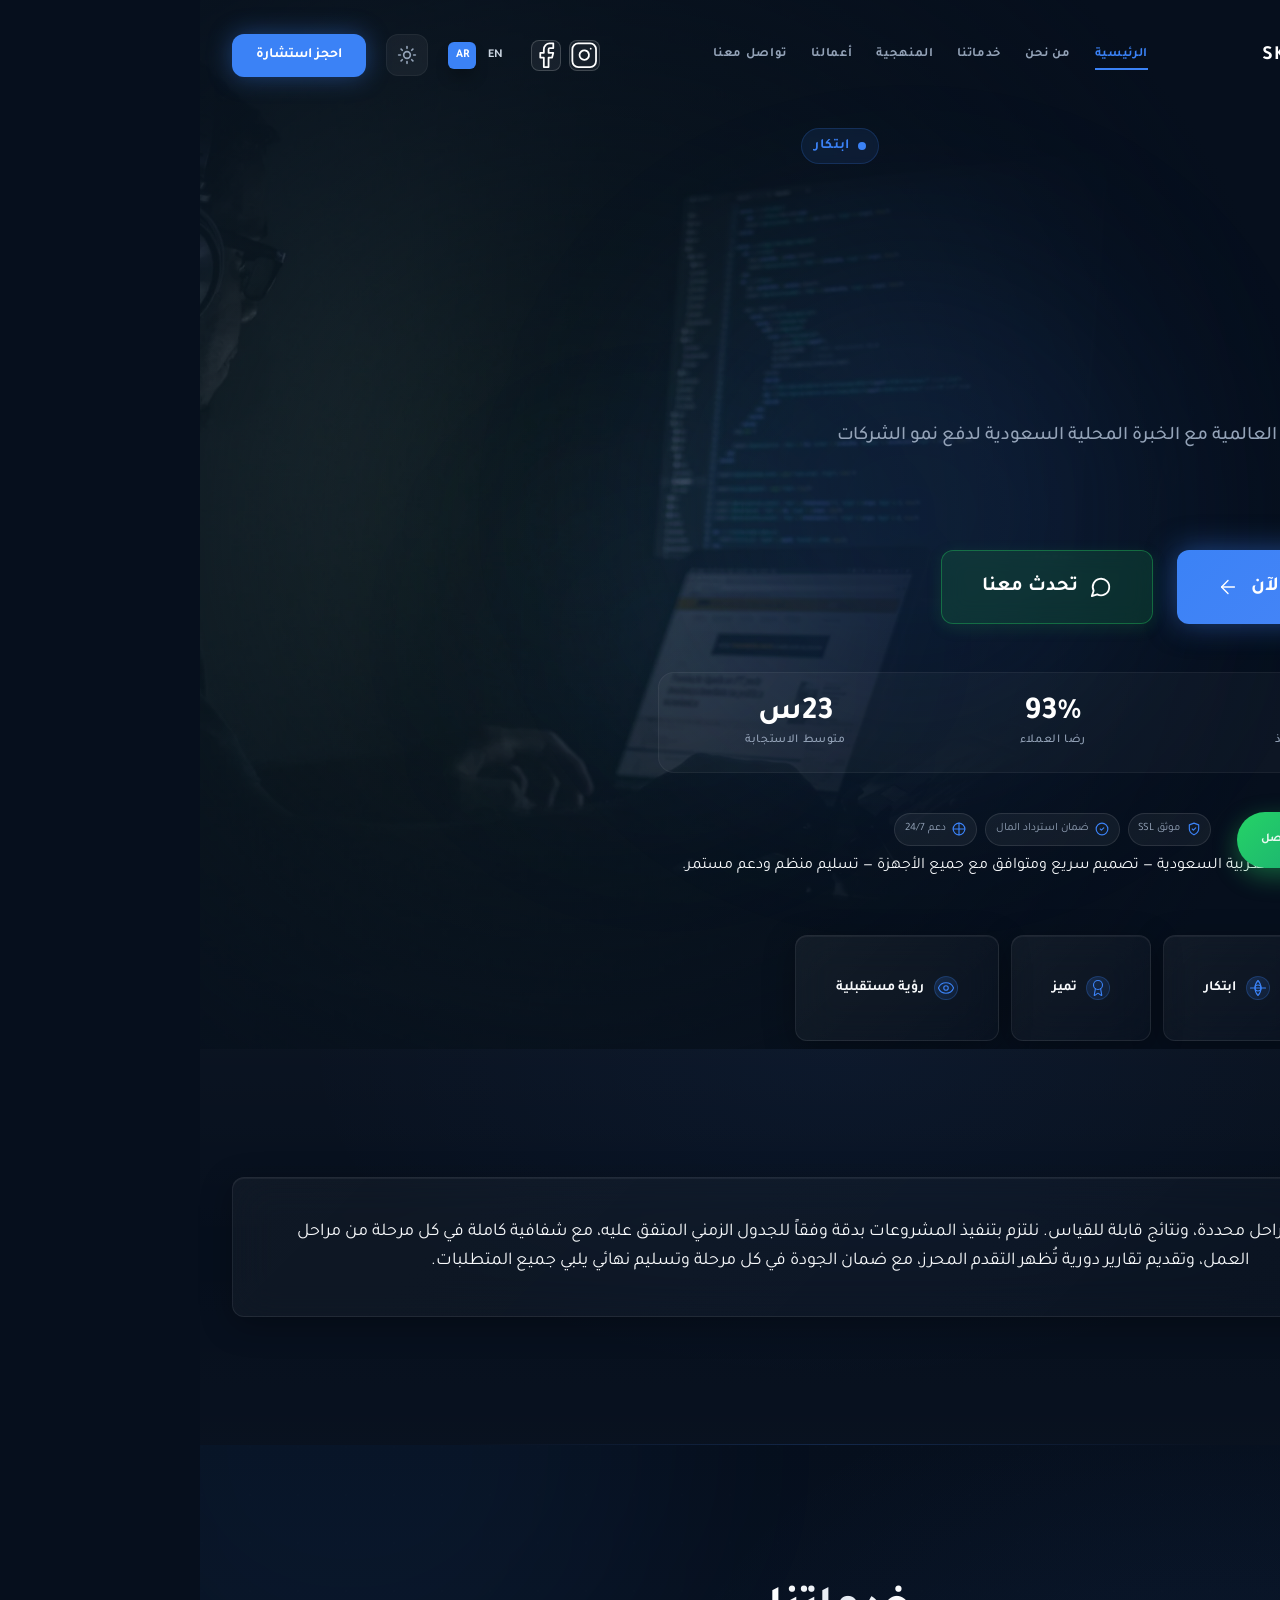
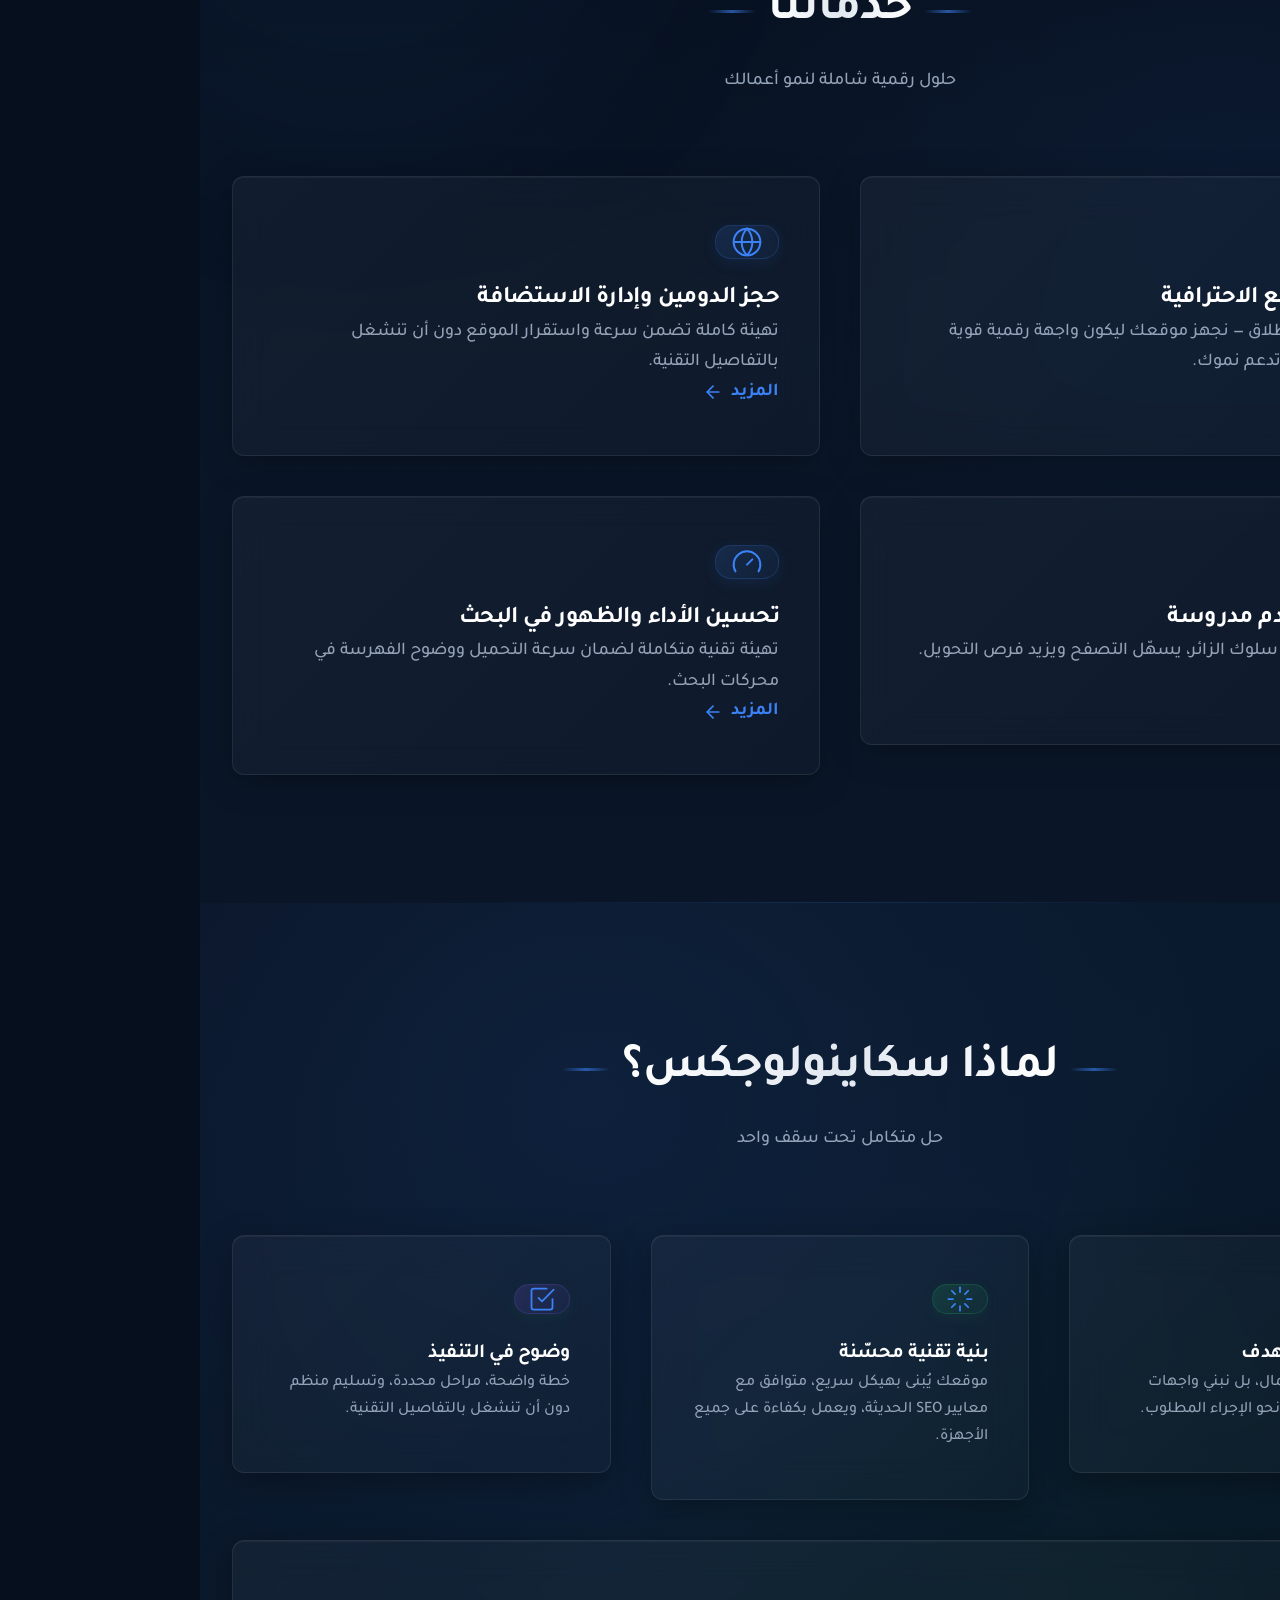
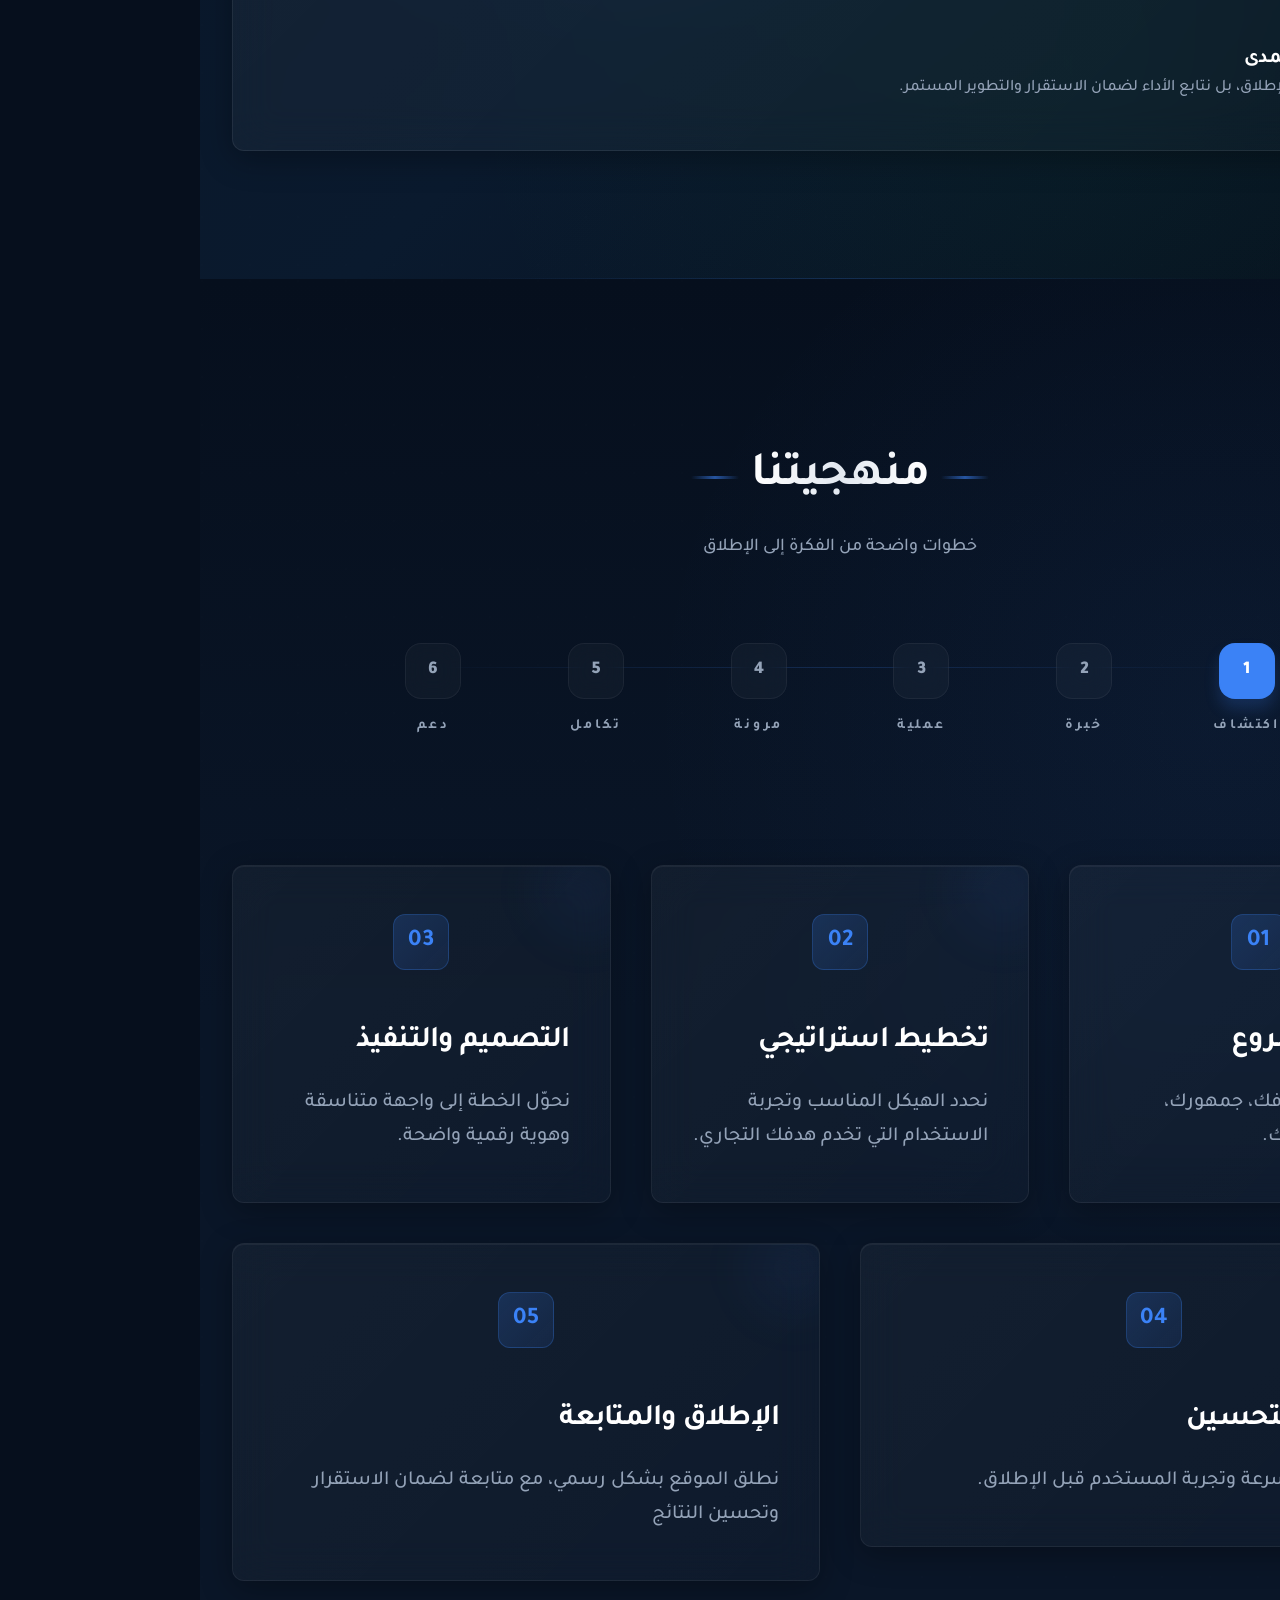
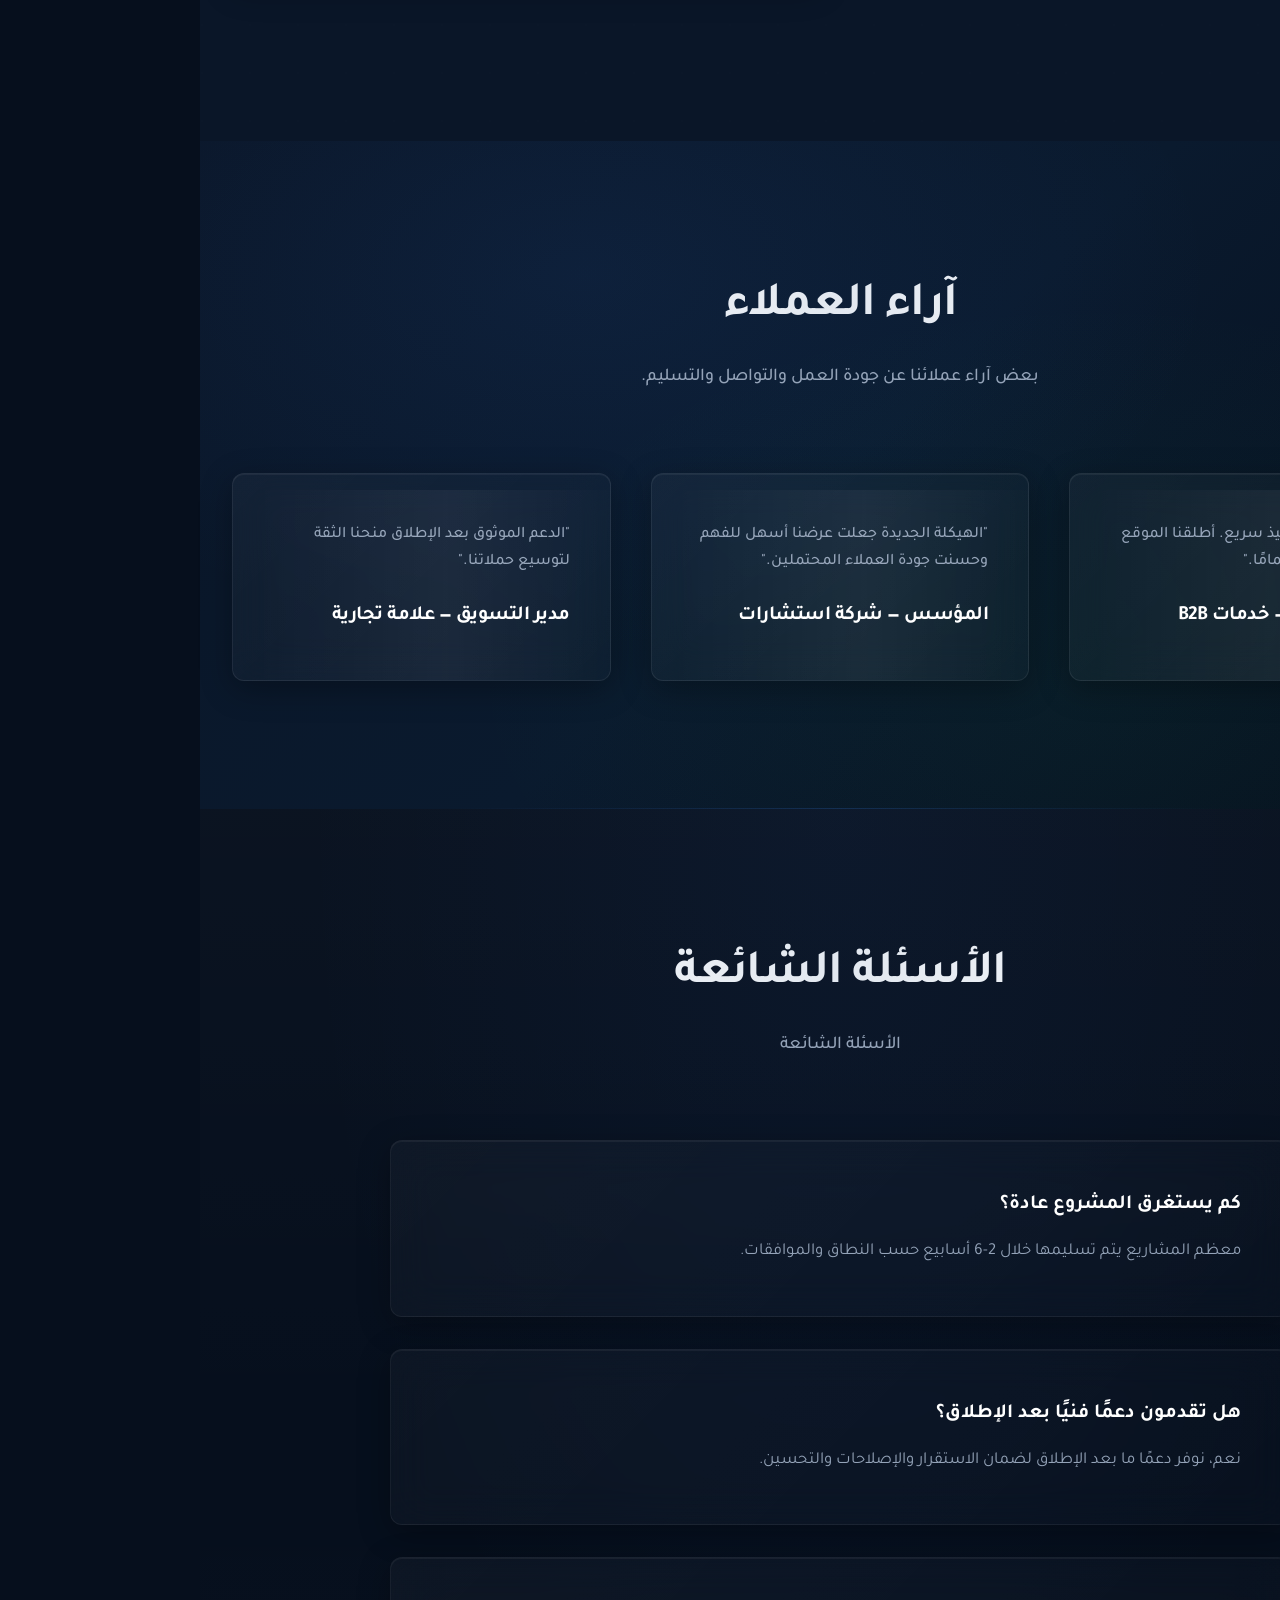
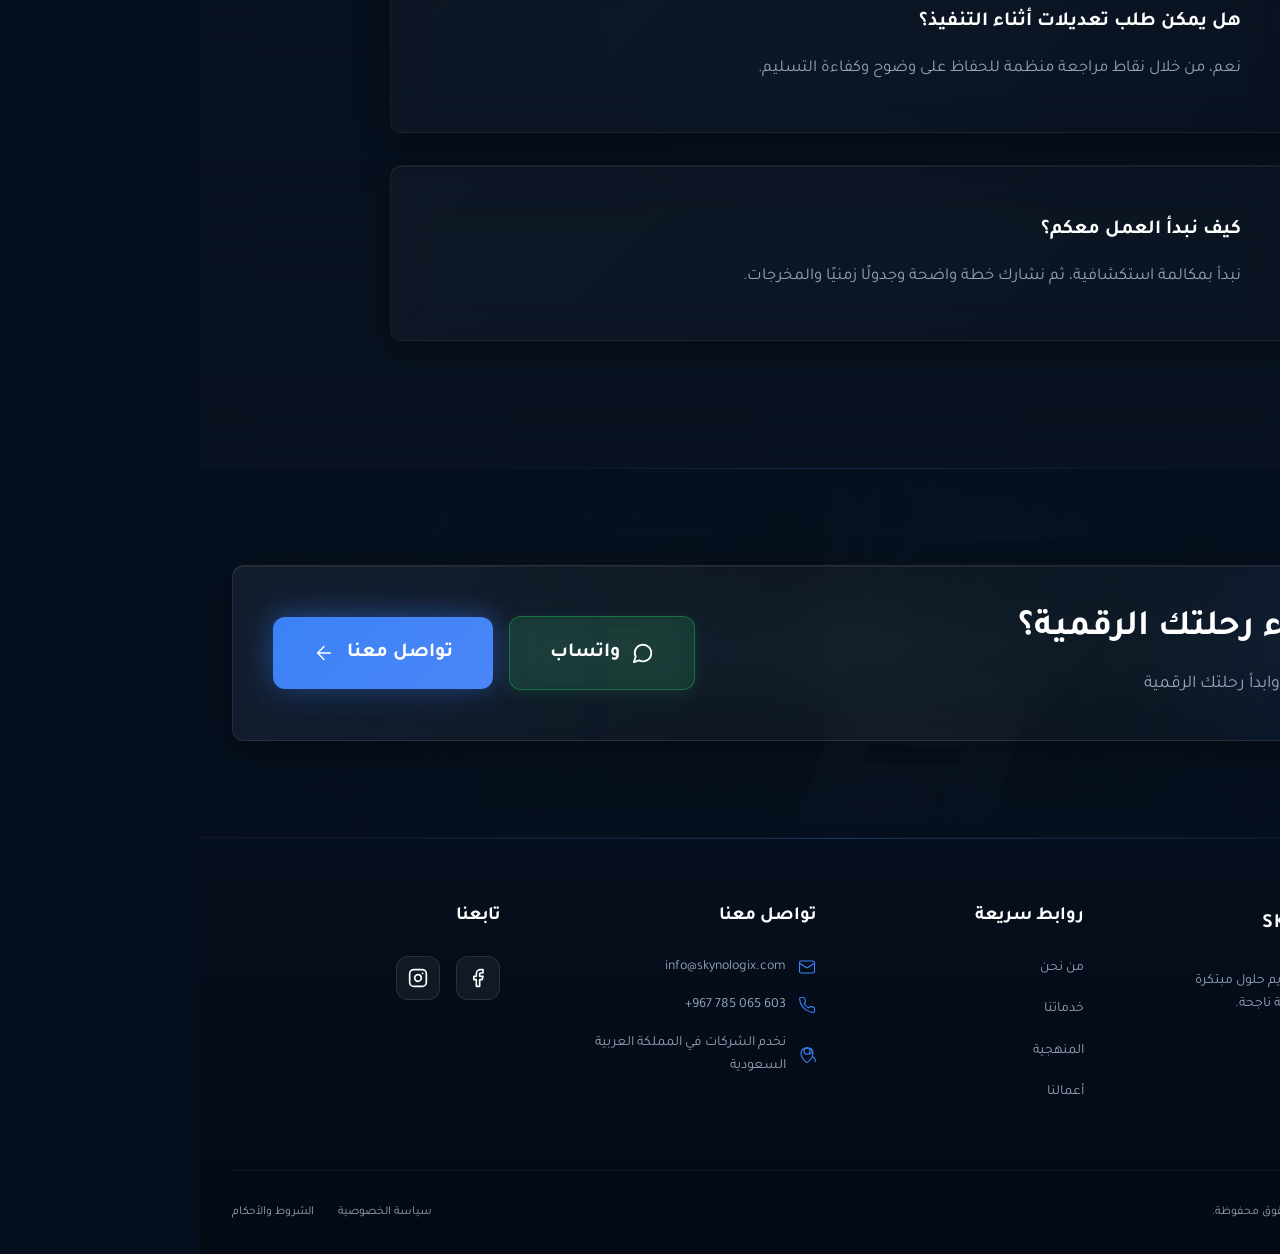
==== commit 79c16ca5: "refactor: rename "Vision" to "About Us" and reorder navigation links - Update navbar link text from " ====
--- a/ar/index.html
+++ b/ar/index.html
@@ -56,10 +56,10 @@
                 </a>
                 <div class="nav-links">
                     <a href="index.html" class="nav-link" data-content="navbar.home">الرئيسية</a>
+                    <a href="about.html" class="nav-link" data-content="navbar.about">من نحن</a>
                     <a href="services.html" class="nav-link" data-content="navbar.services">خدماتنا</a>
                     <a href="how-it-works.html" class="nav-link" data-content="navbar.process">المنهجية</a>
                     <a href="portfolio.html" class="nav-link" data-content="navbar.portfolio">أعمالنا</a>
-                    <a href="about.html" class="nav-link" data-content="navbar.vision">رؤيتنا</a>
                     <a href="contact.html" class="nav-link" data-content="navbar.contact">تواصل معنا</a>
                 </div>
                 <div class="nav-actions">
@@ -115,10 +115,10 @@
             </div>
             <div id="mobile-menu" class="mobile-menu">
                 <a href="index.html" data-content="navbar.home">الرئيسية</a>
+                <a href="about.html" data-content="navbar.about">من نحن</a>
                 <a href="services.html" data-content="navbar.services">خدماتنا</a>
                 <a href="how-it-works.html" data-content="navbar.process">المنهجية</a>
                 <a href="portfolio.html" data-content="navbar.portfolio">أعمالنا</a>
-                <a href="about.html" data-content="navbar.vision">رؤيتنا</a>
                 <a href="contact.html" data-content="navbar.contact">تواصل معنا</a>
                 <a href="contact.html" class="mobile-cta" data-content="navbar.mobile_cta">تحدث إلينا</a>
             </div>
@@ -620,7 +620,7 @@
                 <div class="footer-links">
                     <h3 data-content="footer.links_title">روابط سريعة</h3>
                     <ul>
-                        <li><a href="about.html" data-content="navbar.vision">رؤيتنا</a></li>
+                        <li><a href="about.html" data-content="navbar.about">من نحن</a></li>
                         <li><a href="services.html" data-content="navbar.services">خدماتنا</a></li>
                         <li><a href="how-it-works.html" data-content="navbar.process">المنهجية</a></li>
                         <li><a href="portfolio.html" data-content="navbar.portfolio">أعمالنا</a></li>
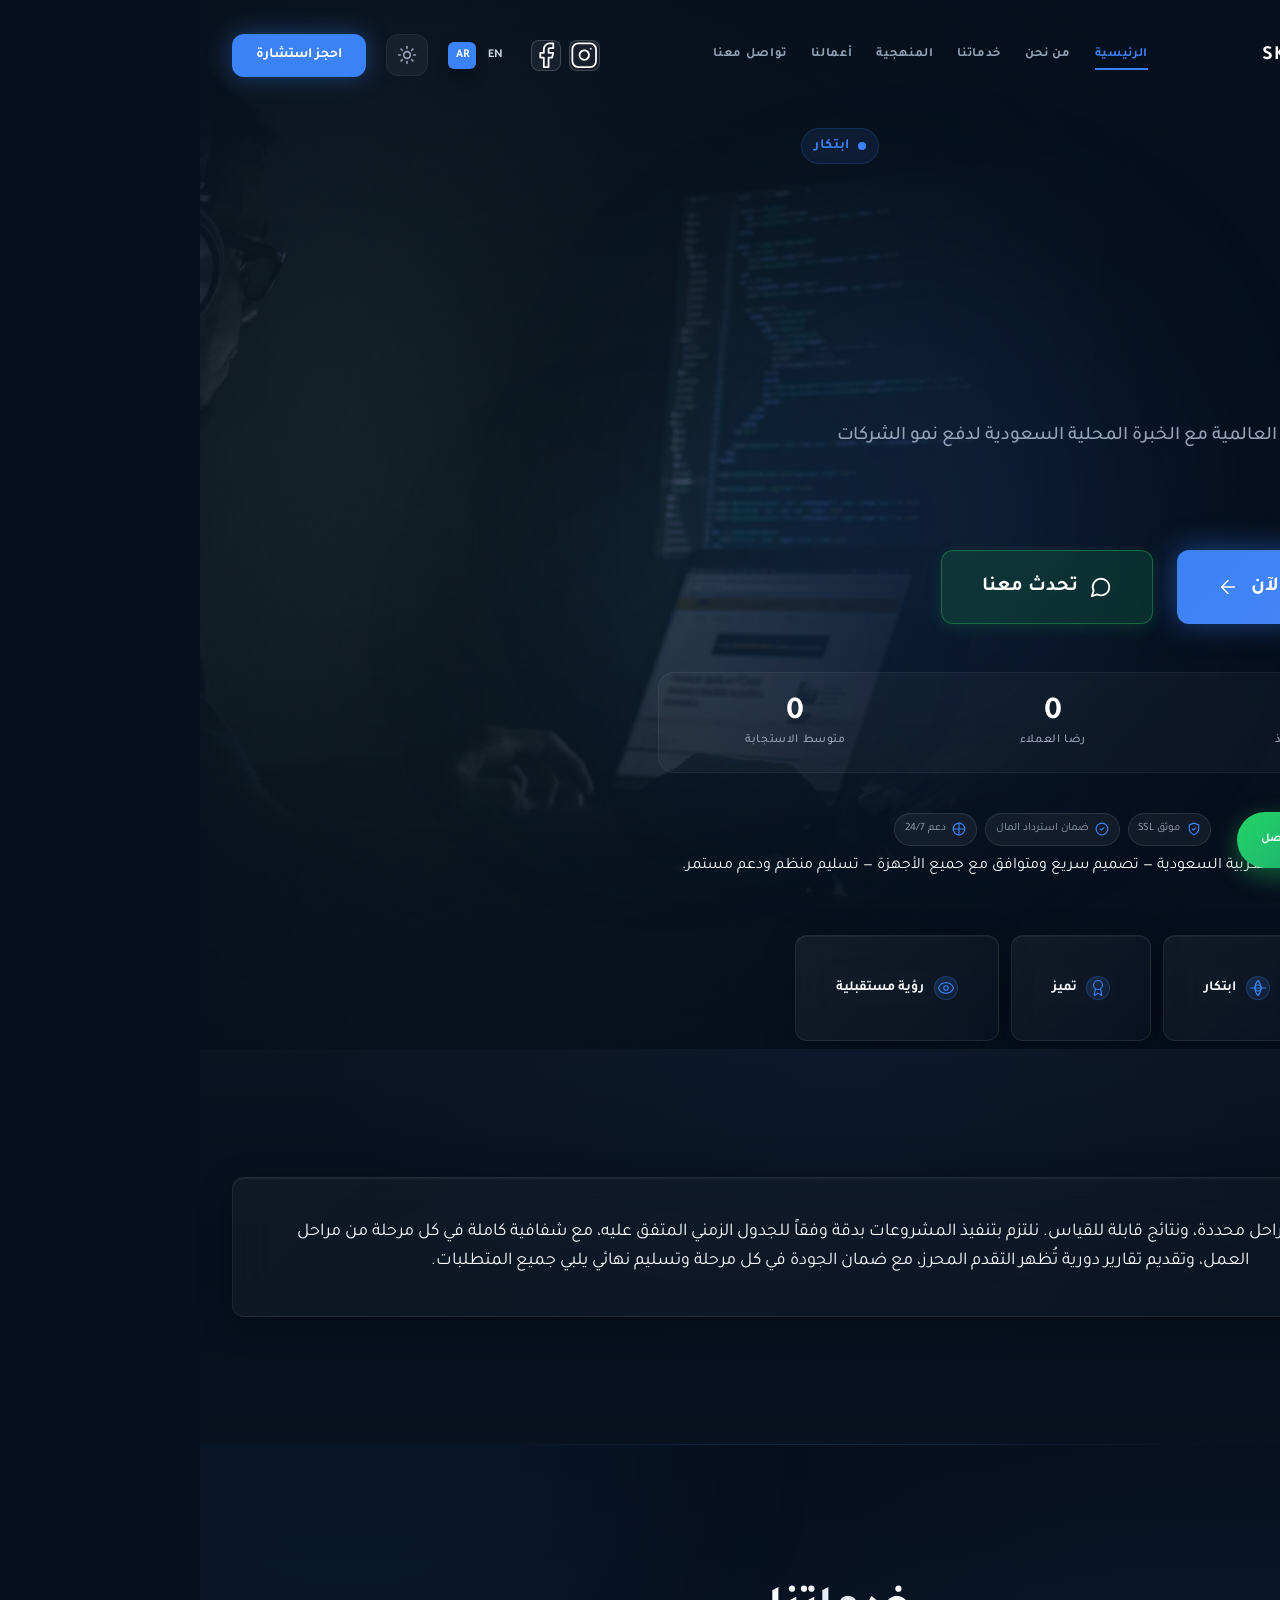
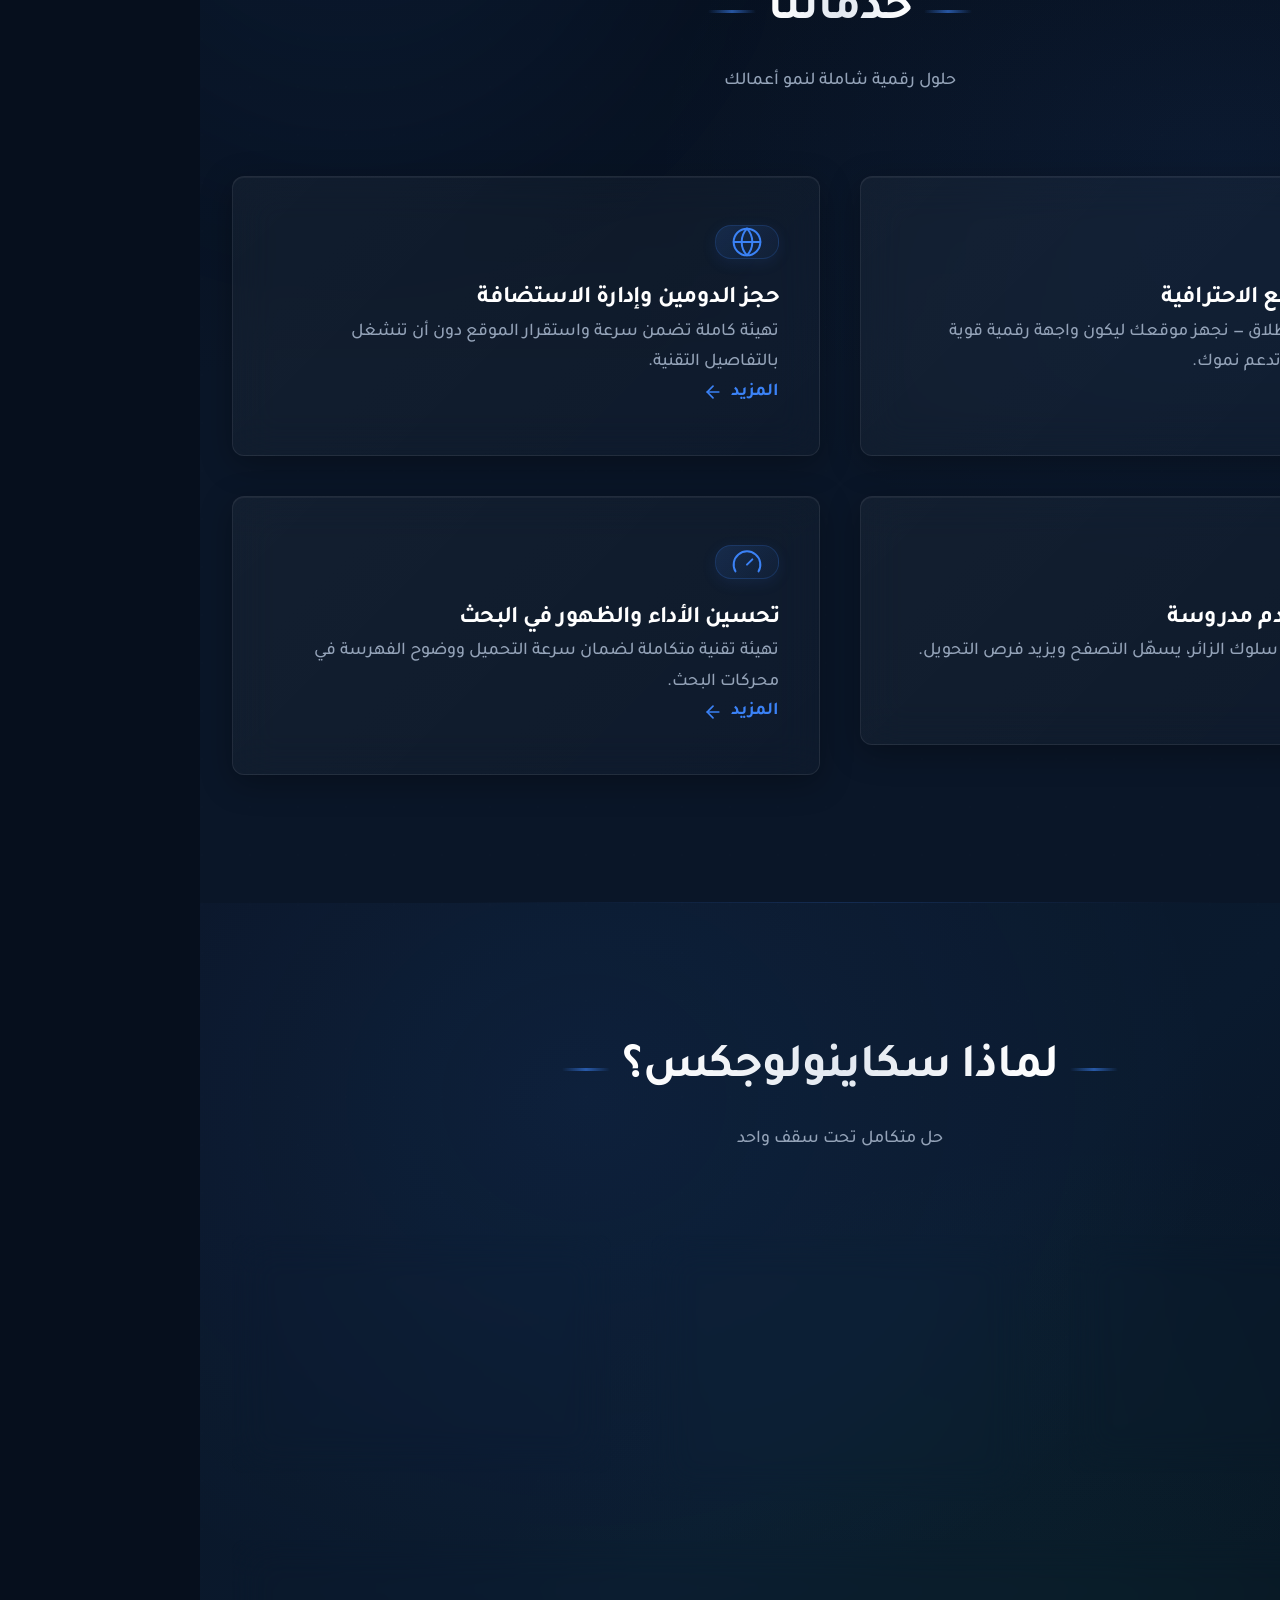
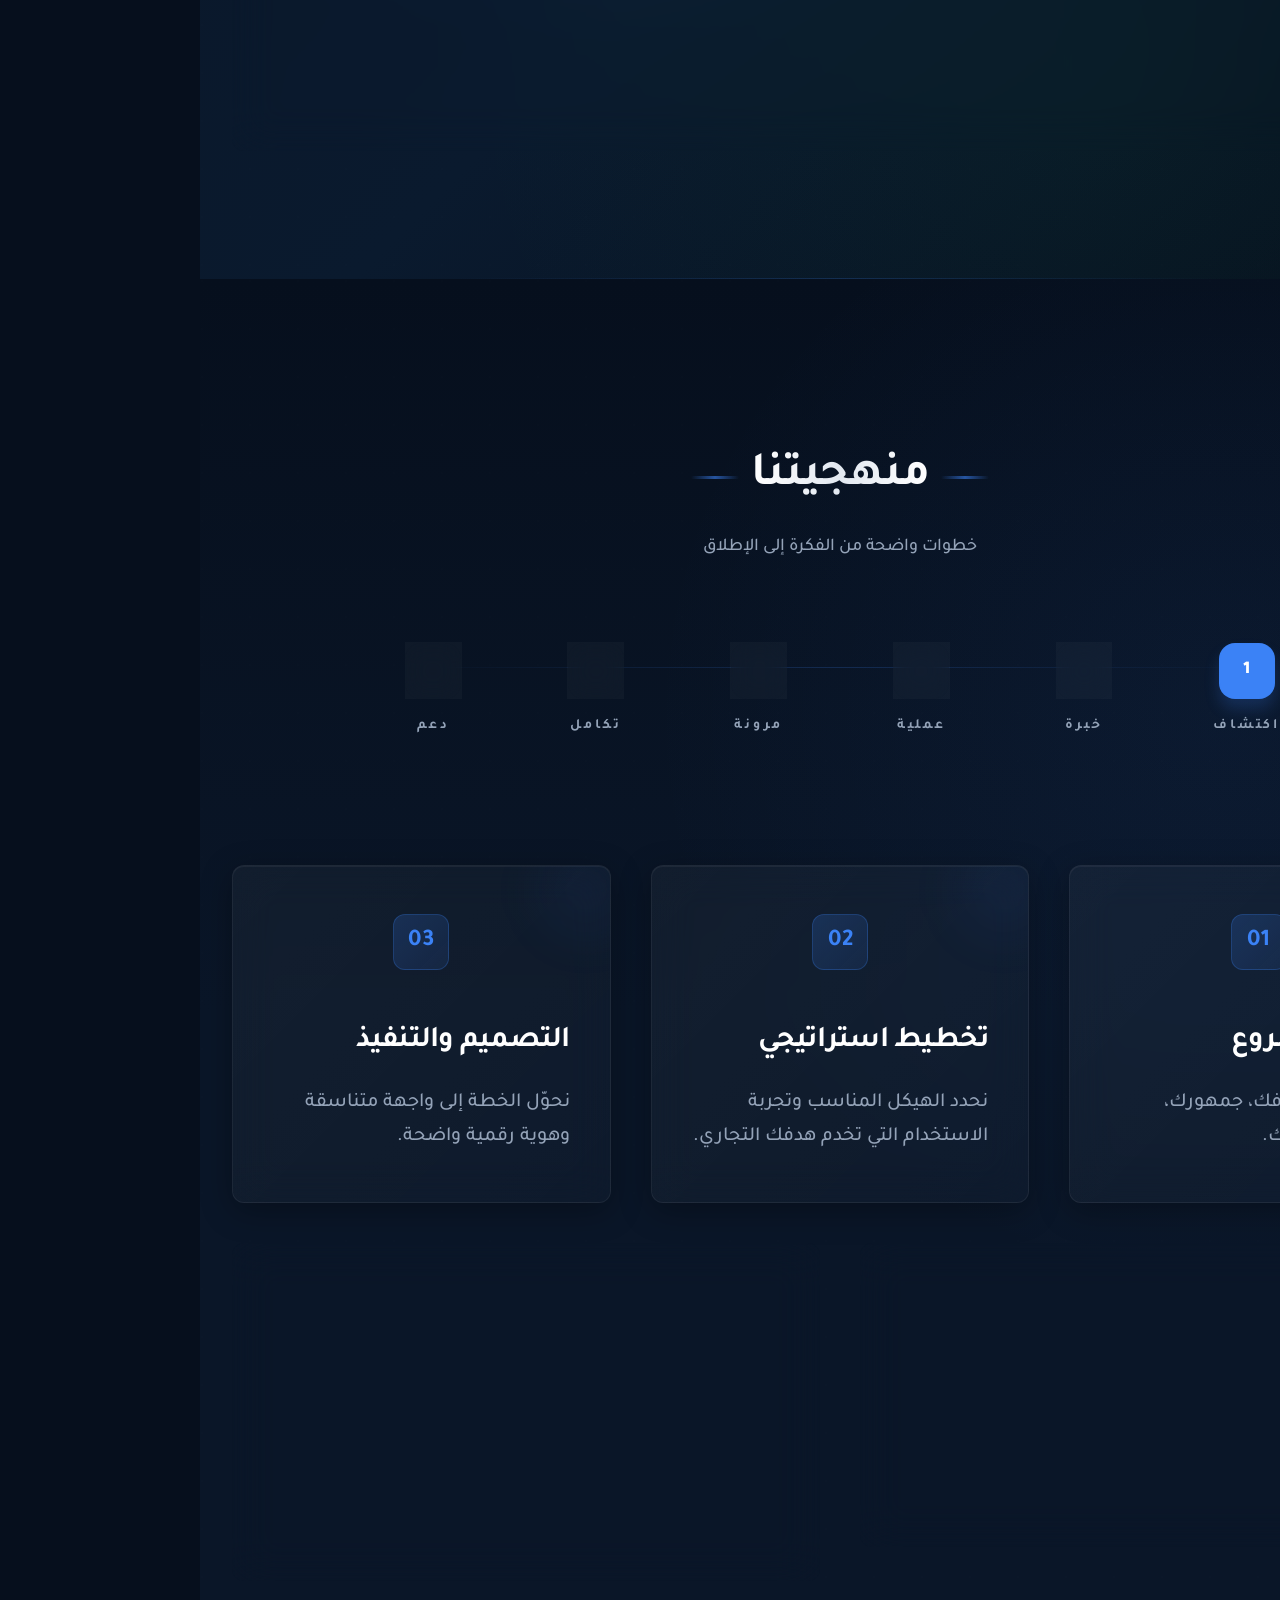
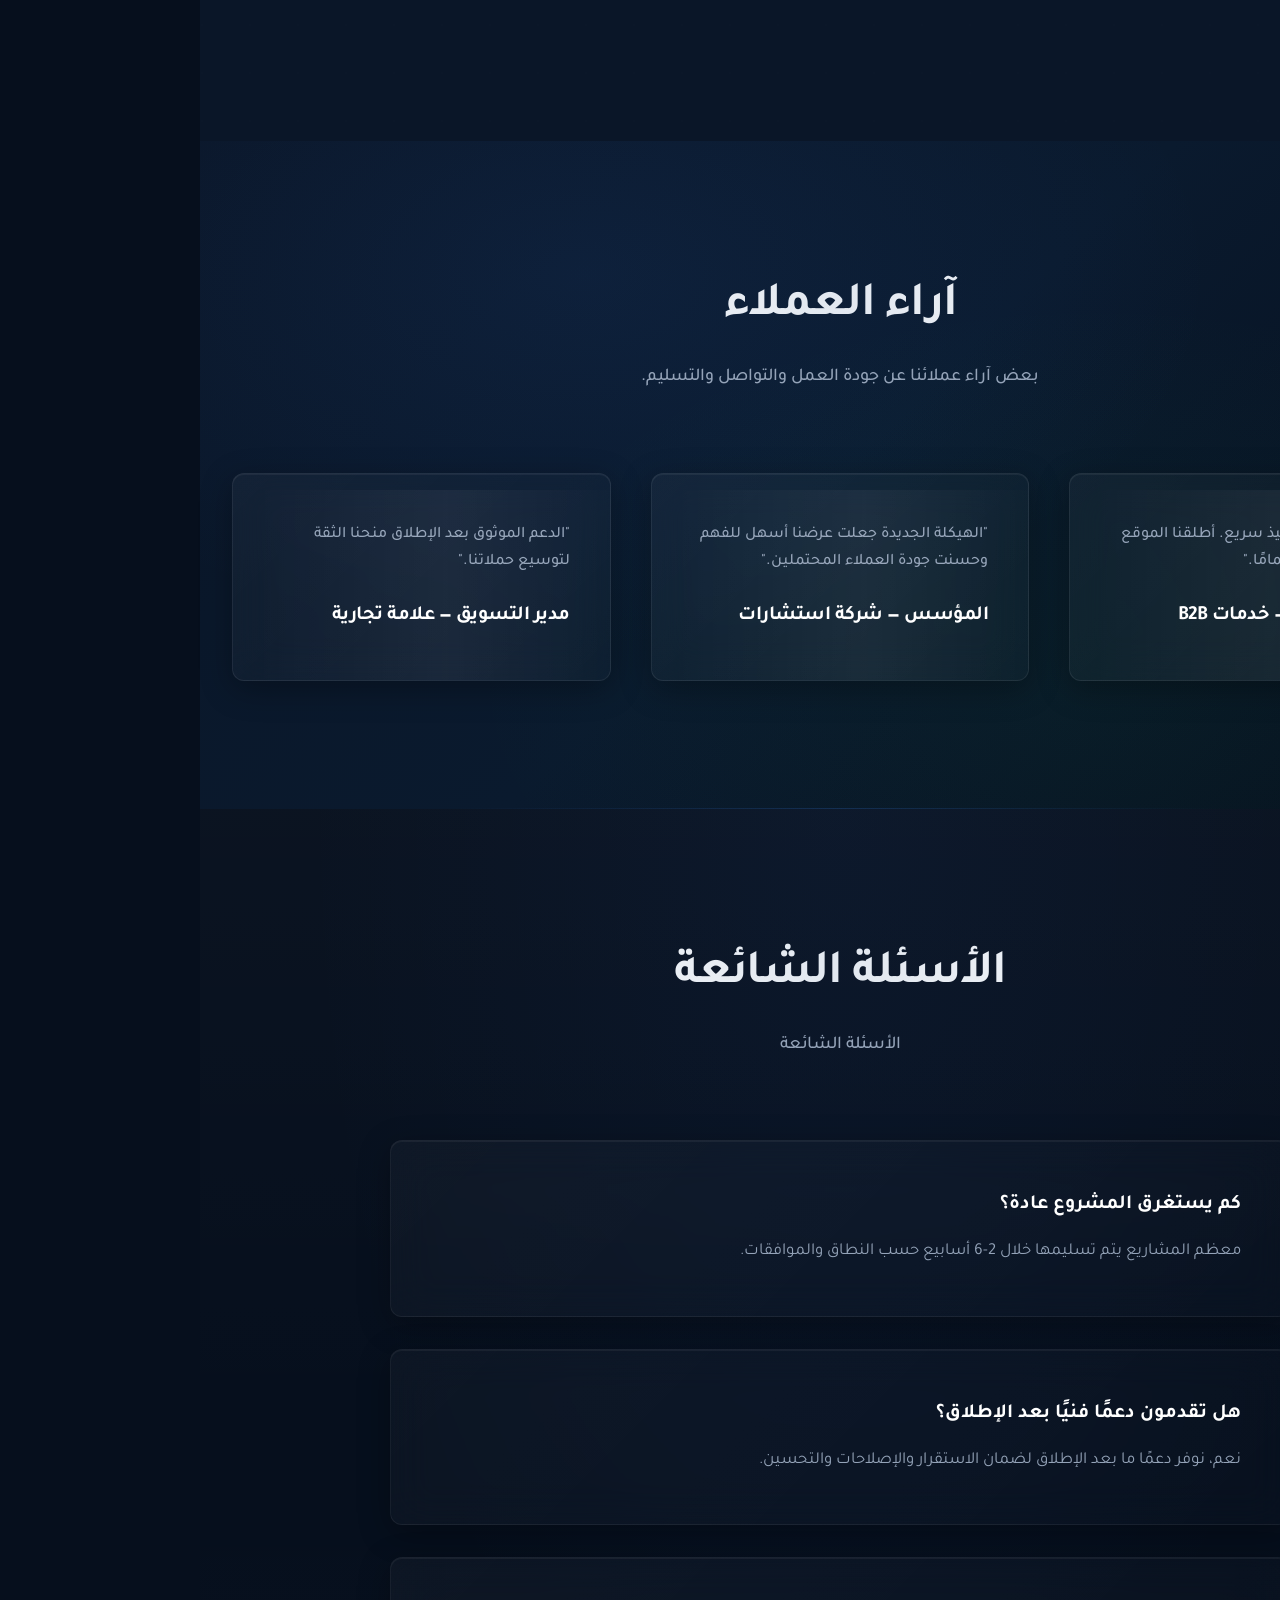
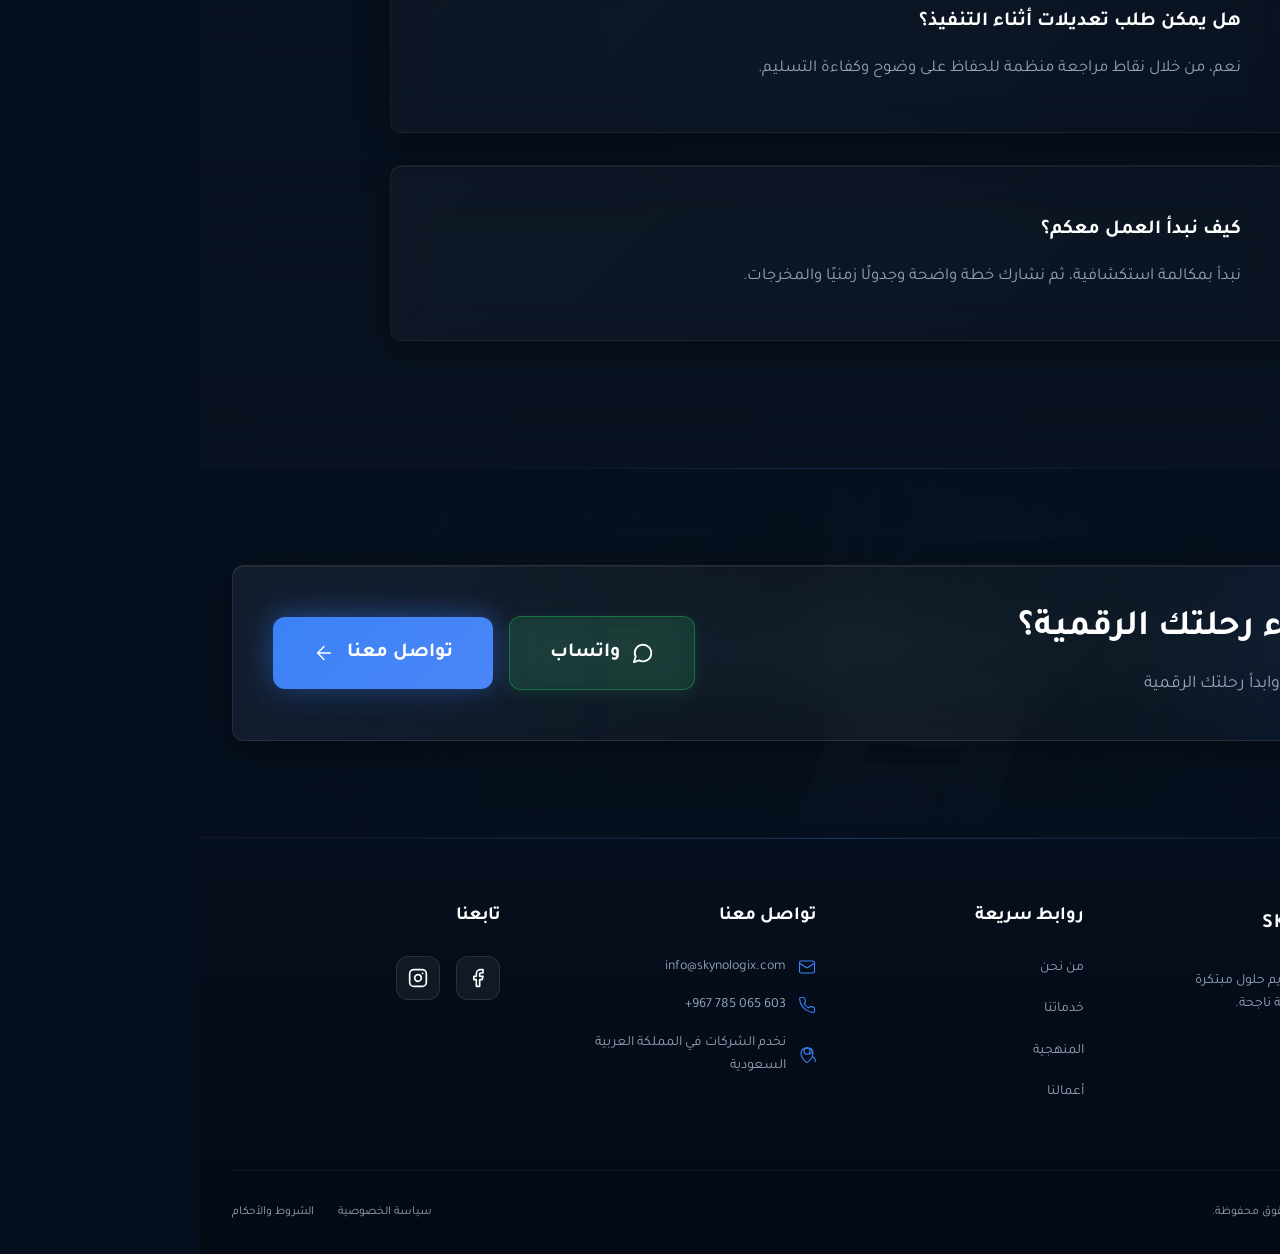
==== commit f2f07046: "Fix hero layout and navbar spacing" ====
--- a/ar/index.html
+++ b/ar/index.html
@@ -137,23 +137,23 @@
             </div>
         </div>
         <div class="hero-content">
-            <div class="hero-badge-wrapper reveal" data-delay="0">
+            <div class="hero-badge-wrapper">
                 <div class="hero-badge"><span class="ping"></span><span data-content="hero.badge">ابتكار</span></div>
             </div>
-            <div class="hero-inner" style="margin-left:auto">
-                <div class="reveal" data-delay="0">
+            <div class="hero-inner">
+                <div>
                     <h1 class="ar gradient-text typing-text"
                         data-typing='["حلول ويب احترافية وتجارة إلكترونية","ندعم نمو المنشآت الصغيرة والمتوسطة","حلول تضمن لك زيادة المبيعات"]'
                         data-typing-delay="3000">
                         حلول ويب احترافية وتجارة إلكترونية<span class="typing-cursor"></span>
                     </h1>
                 </div>
-                <div class="reveal" data-delay="200">
+                <div>
                     <p class="hero-subtitle ar" data-content="hero.subtitle">ندمج المعايير الرقمية العالمية مع الخبرة
                         المحلية السعودية لدفع نمو
                         الشركات الطموحة.</p>
                 </div>
-                <div class="reveal hero-ctas" data-delay="400">
+                <div class="hero-ctas">
                     <a href="contact.html" class="btn-primary"><span data-content="hero.cta_primary">ابدأ مشروعك
                             الآن</span> <svg viewBox="0 0 24 24" fill="none" stroke="currentColor" stroke-width="2"
                             stroke-linecap="round" stroke-linejoin="round">
@@ -168,7 +168,7 @@
                 </div>
 
                 <!-- Animated Stats -->
-                <div class="stats-section reveal" data-delay="500">
+                <div class="stats-section">
                     <div class="stat-item">
                         <div class="stat-number" data-target="50" data-suffix="+">0</div>
                         <div class="stat-label">مشروع منفذ</div>
@@ -184,7 +184,7 @@
                 </div>
 
                 <!-- Trust Seals -->
-                <div class="trust-seals reveal" data-delay="600">
+                <div class="trust-seals">
                     <div class="trust-seal">
                         <svg viewBox="0 0 24 24" fill="none" stroke="currentColor" stroke-width="2"
                             stroke-linecap="round" stroke-linejoin="round">
--- a/css/styles.css
+++ b/css/styles.css
@@ -785,6 +785,12 @@
   gap: 1.25rem
 }
 
+@media(max-width: 599px) {
+  .nav-actions {
+    gap: 0.5rem
+  }
+}
+
 .header-social {
   display: none;
   align-items: center;
@@ -1067,6 +1073,13 @@
   background: radial-gradient(circle at 30% 50%, transparent 0%, #060f1d 70%), linear-gradient(to right, transparent, #060f1d 80%)
 }
 
+@media (max-width: 767px) {
+  .hero-overlay,
+  [dir="rtl"] .hero-overlay {
+    background: linear-gradient(to bottom, rgba(6, 15, 29, 0.3) 0%, rgba(6, 15, 29, 0.75) 60%, #060f1d 100%)
+  }
+}
+
 /* ===== HERO BADGE CENTERING ===== */
 .hero-badge-wrapper {
   display: flex;
@@ -1099,7 +1112,9 @@
 }
 
 .hero-inner {
-  width: 100%
+  width: 100%;
+  margin-left: 0;
+  margin-right: 0
 }
 
 @media(min-width:768px) {
@@ -1109,12 +1124,16 @@
 }
 
 [dir="rtl"] .hero-inner {
-  width: 100%
+  width: 100%;
+  margin-left: 0;
+  margin-right: 0
 }
 
 @media(min-width:768px) {
   [dir="rtl"] .hero-inner {
-    width: 70%
+    width: 70%;
+    margin-left: 0;
+    margin-right: 0
   }
 }
 
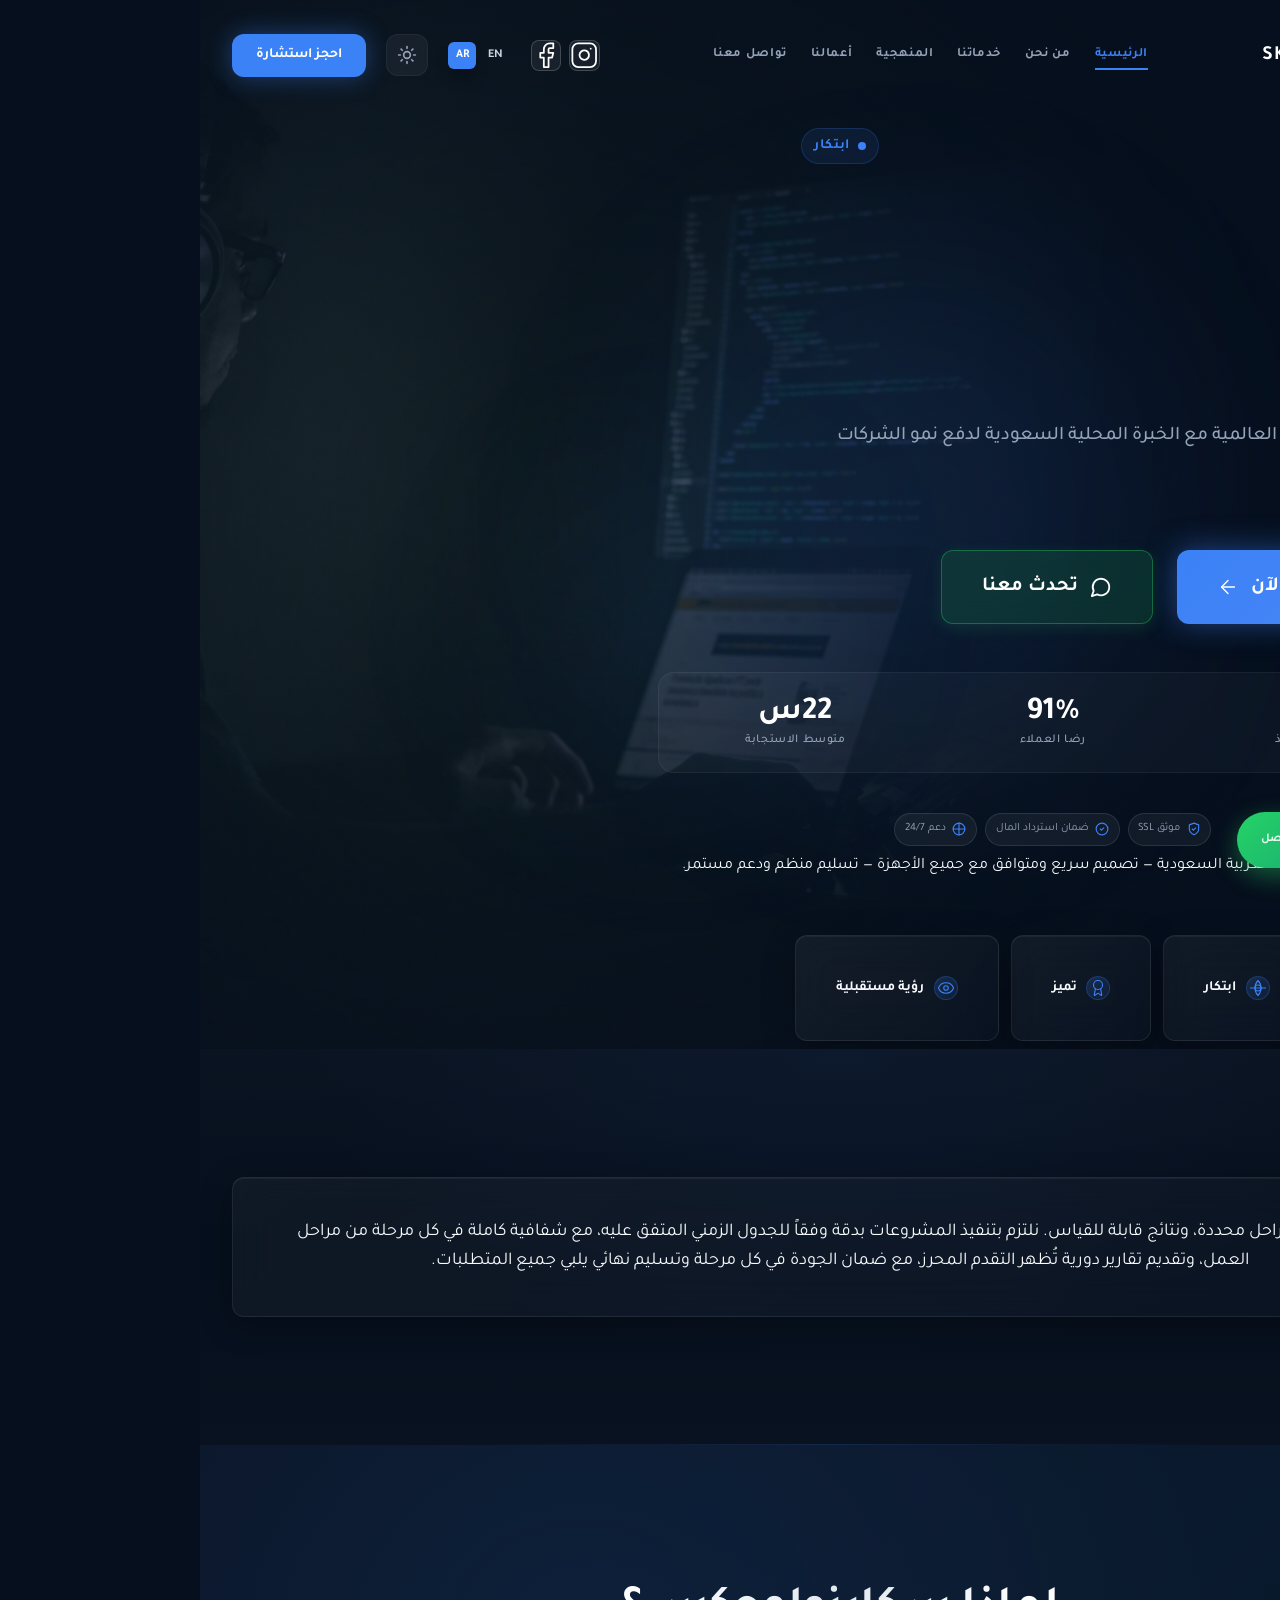
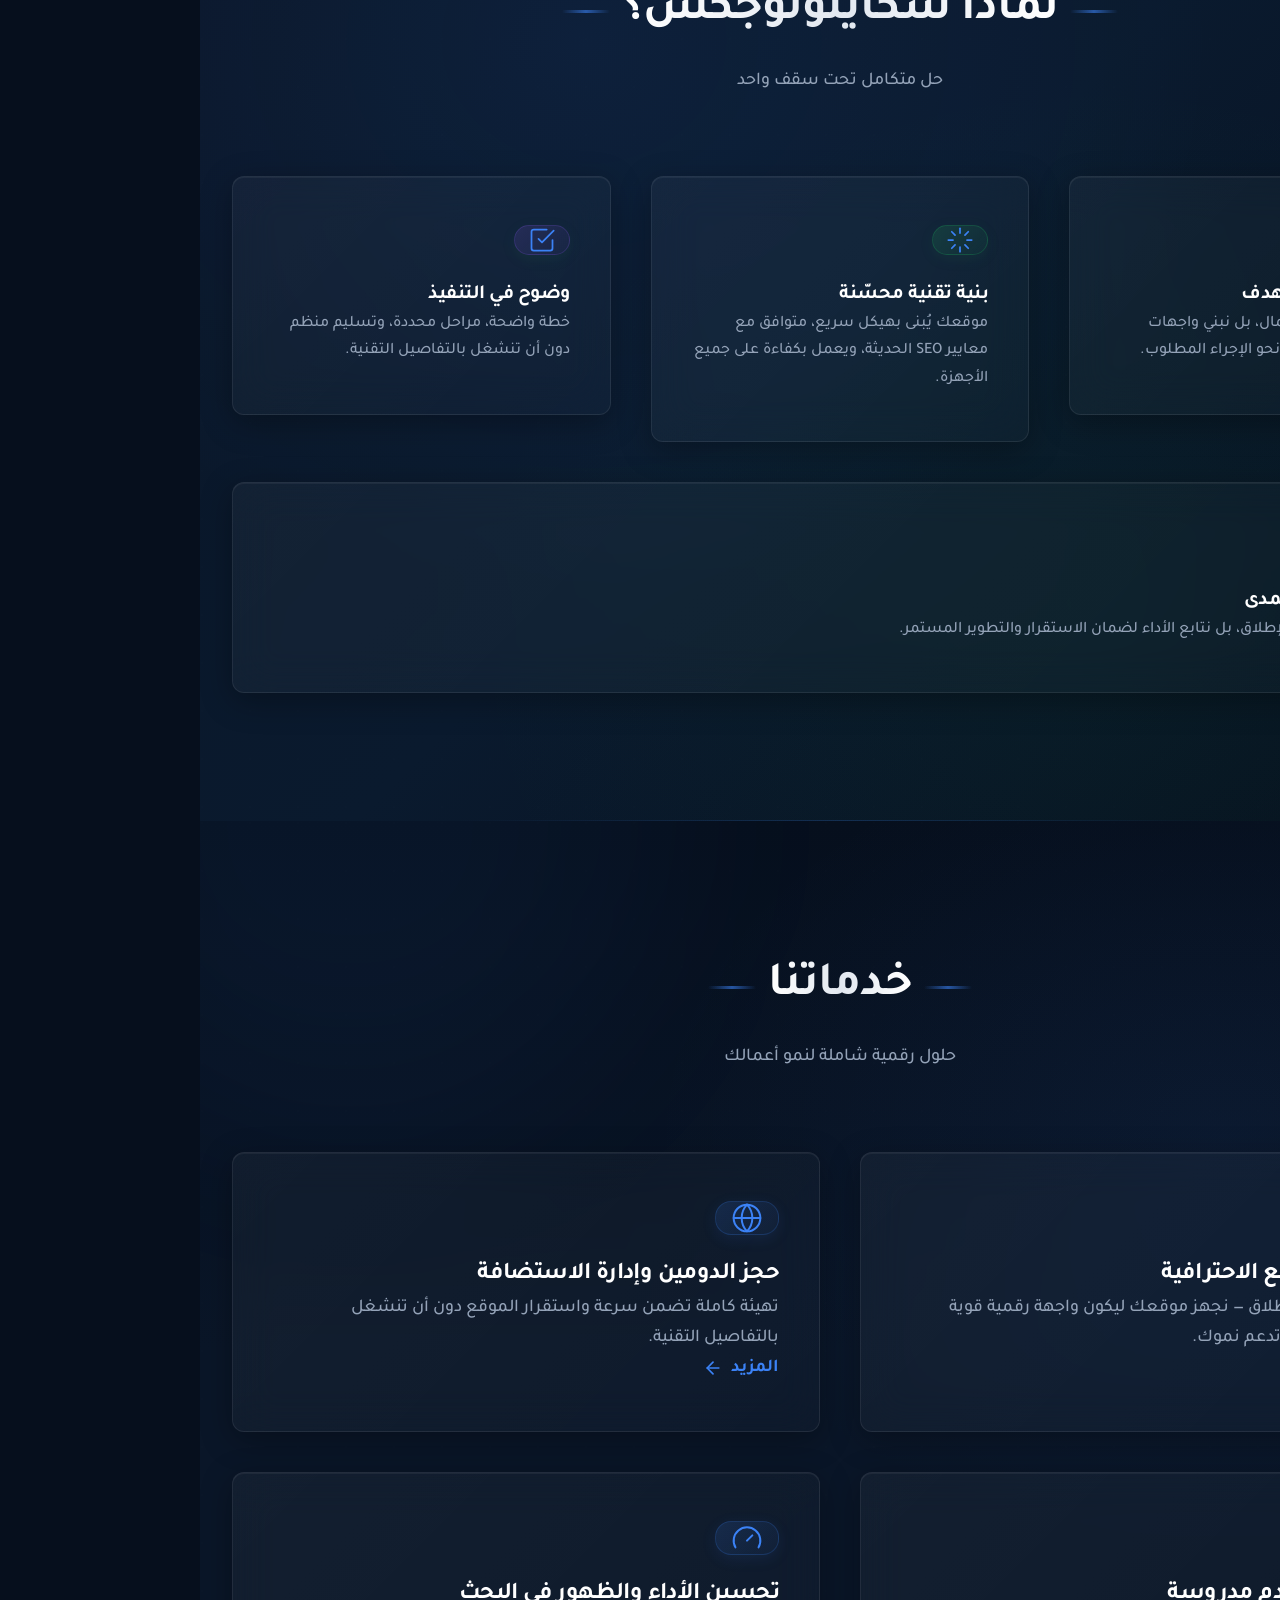
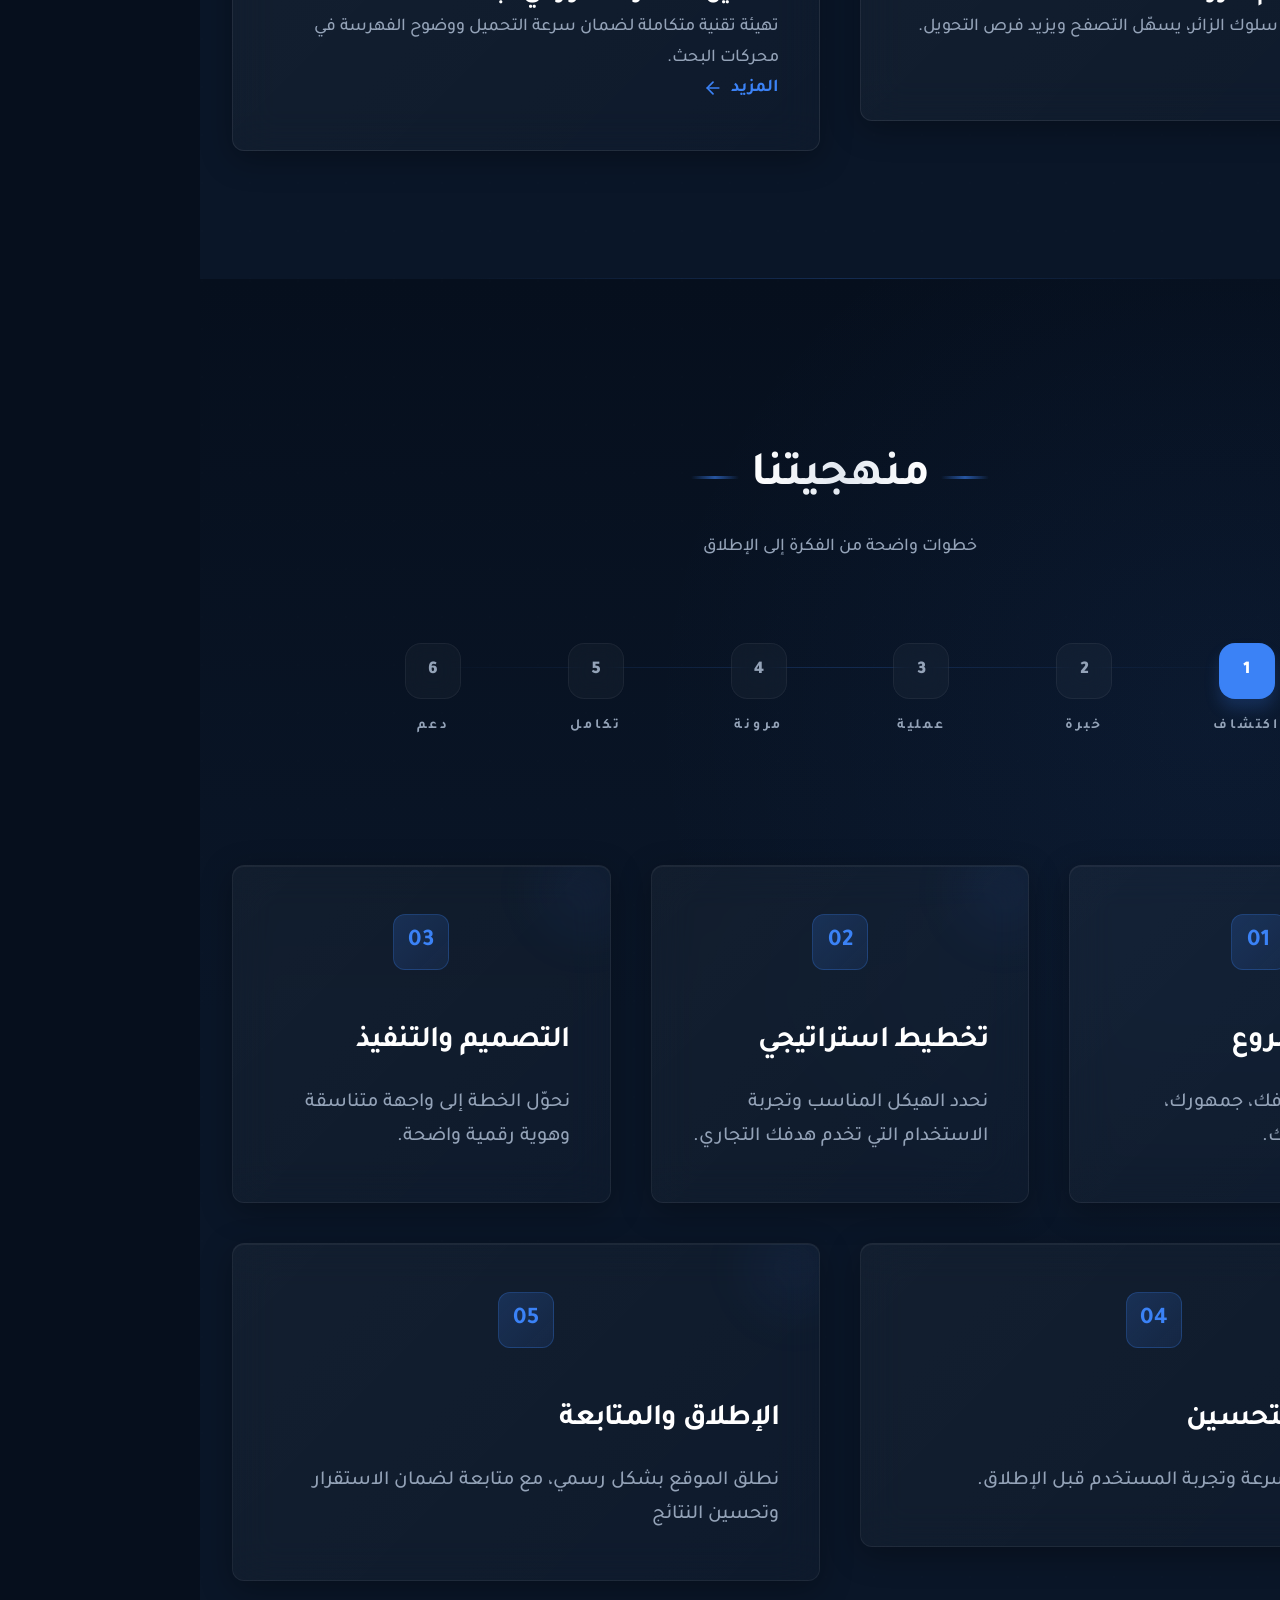
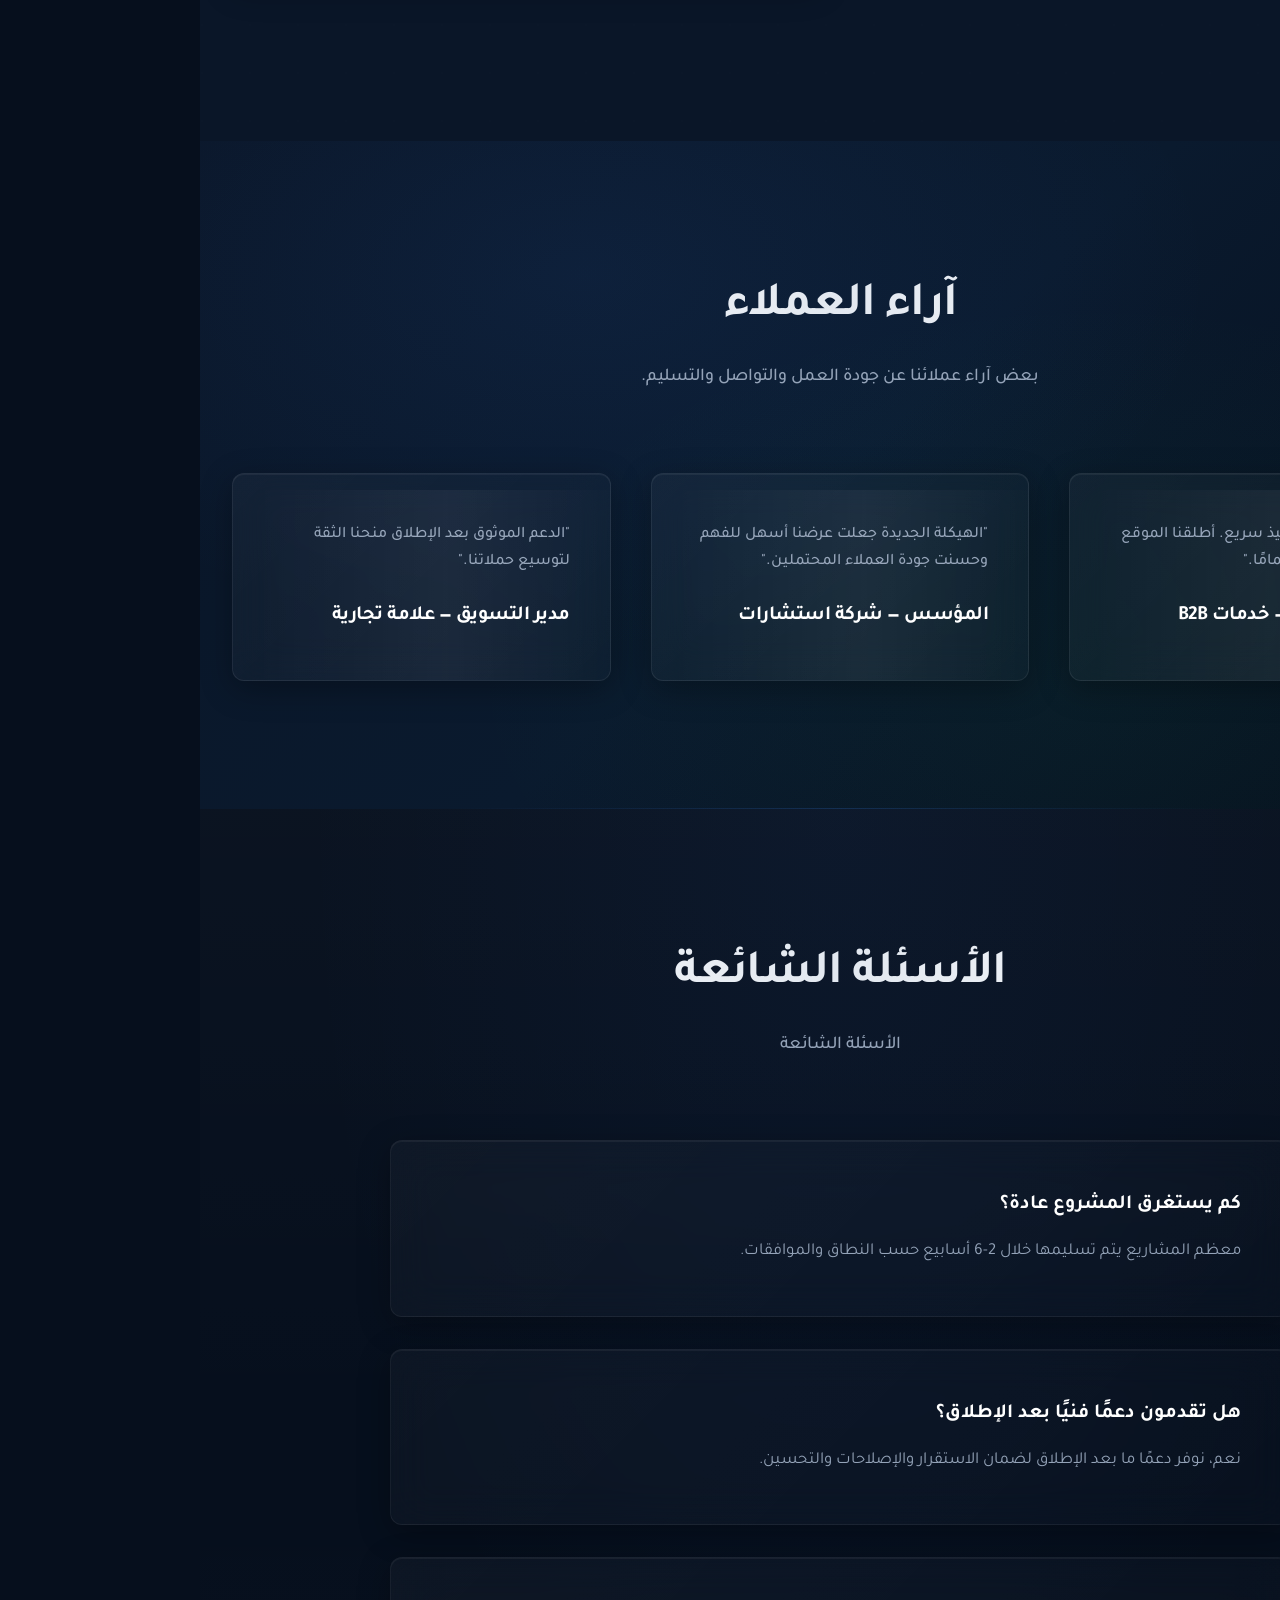
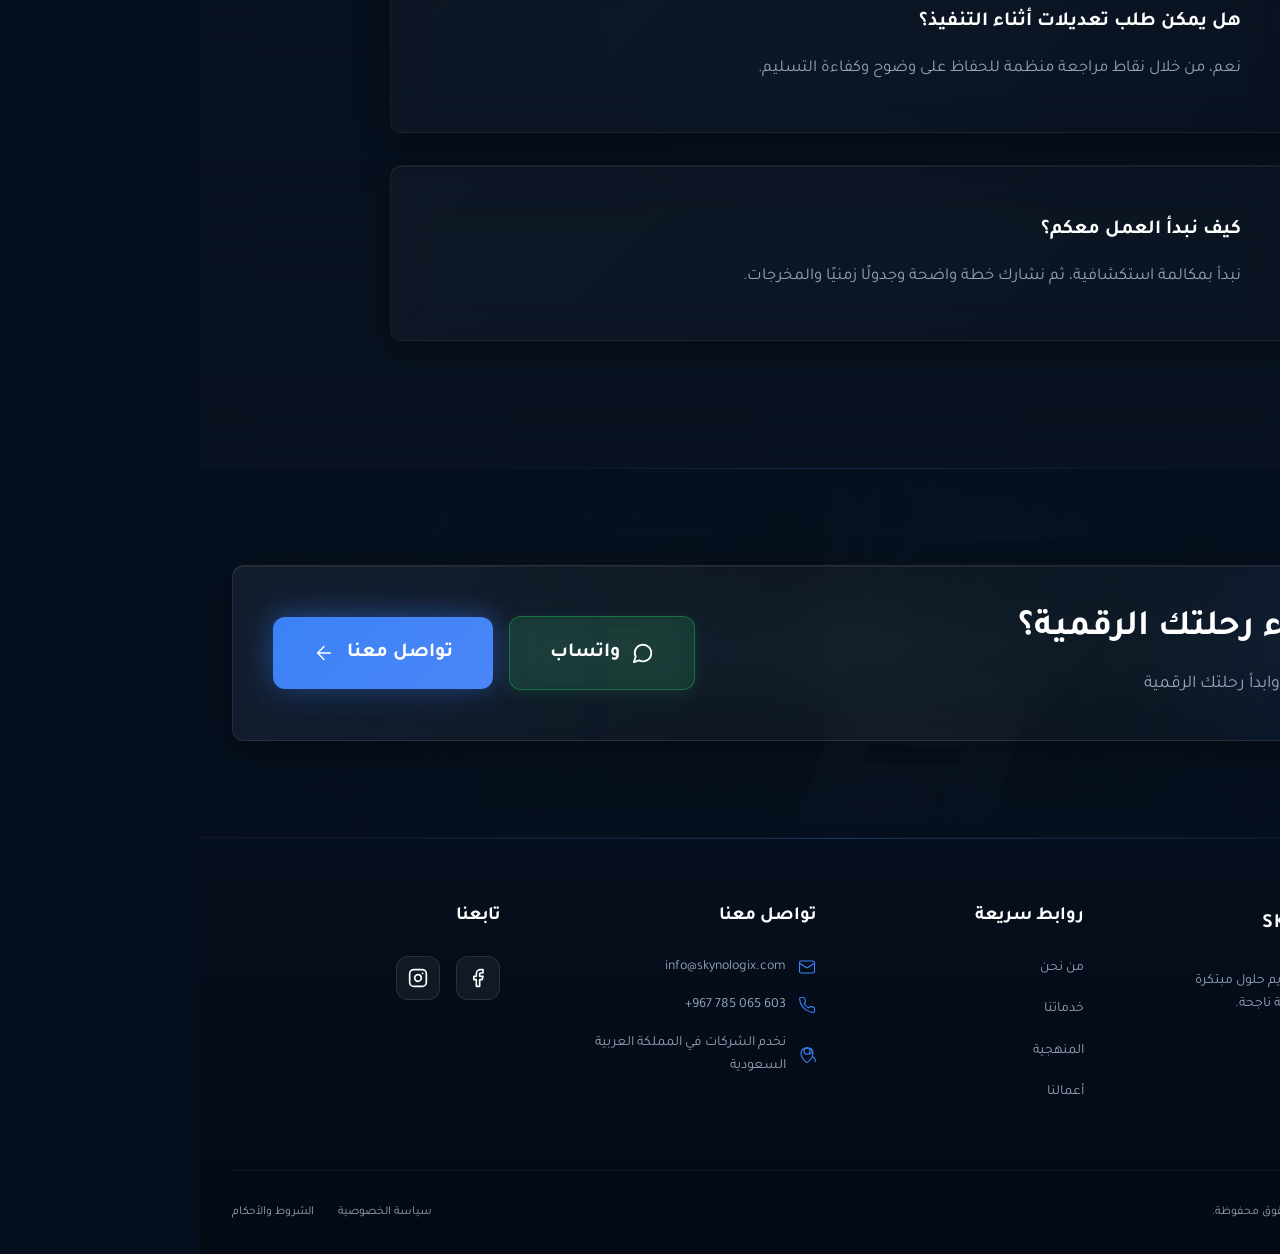
==== commit 2c6a2c7f: "refactor: reorder homepage sections and fix RTL hero layout - Move "Why Skynologix" section before "" ====
--- a/ar/index.html
+++ b/ar/index.html
@@ -258,6 +258,81 @@
         </div>
     </section>
 
+    <!-- WHY SKYNOLOGIX -->
+    <section class="section bg-navy" style="position:relative;overflow:hidden">
+        <div class="mesh-pattern" style="position:absolute;inset:0;opacity:.05"></div>
+        <div class="container" style="position:relative;z-index:10">
+            <div class="reveal">
+                <div class="section-heading">
+                    <div class="heading-row">
+                        <div class="line"></div>
+                        <h2 data-content="why_us.title">لماذا سكاينولوجكس؟</h2>
+                        <div class="line"></div>
+                    </div>
+                    <p data-content="why_us.subtitle">حل متكامل تحت سقف واحد</p>
+                </div>
+            </div>
+            <div class="grid-4">
+                <div class="reveal small-card glass-card glass-card-hover" data-delay="0">
+                    <div class="icon-box"><svg viewBox="0 0 24 24" fill="none" stroke="currentColor" stroke-width="2"
+                            stroke-linecap="round" stroke-linejoin="round">
+                            <path d="M12 22s8-4 8-10V5l-8-3-8 3v7c0 6 8 10 8 10" />
+                            <path d="m9 12 2 2 4-4" />
+                        </svg></div>
+                    <div>
+                        <h3 data-content="why_us.card1_title">تصميم يخدم الهدف</h3>
+                        <p data-content="why_us.card1_desc">لا نصمم لمجرد الجمال، بل نبني واجهات مدروسة تقود الزائر نحو
+                            الإجراء المطلوب.</p>
+                    </div>
+                </div>
+                <div class="reveal small-card glass-card glass-card-hover" data-delay="100">
+                    <div class="icon-box"><svg viewBox="0 0 24 24" fill="none" stroke="currentColor" stroke-width="2"
+                            stroke-linecap="round" stroke-linejoin="round">
+                            <path d="M12 2v4" />
+                            <path d="M12 18v4" />
+                            <path d="M4.93 4.93 7.76 7.76" />
+                            <path d="M16.24 16.24 19.07 19.07" />
+                            <path d="M2 12h4" />
+                            <path d="M18 12h4" />
+                            <path d="M4.93 19.07 7.76 16.24" />
+                            <path d="M16.24 7.76 19.07 4.93" />
+                        </svg></div>
+                    <div>
+                        <h3 data-content="why_us.card2_title">بنية تقنية محسّنة</h3>
+                        <p data-content="why_us.card2_desc">موقعك يُبنى بهيكل سريع، متوافق مع معايير SEO الحديثة، ويعمل
+                            بكفاءة على جميع الأجهزة.</p>
+                    </div>
+                </div>
+                <div class="reveal small-card glass-card glass-card-hover" data-delay="200">
+                    <div class="icon-box"><svg viewBox="0 0 24 24" fill="none" stroke="currentColor" stroke-width="2"
+                            stroke-linecap="round" stroke-linejoin="round">
+                            <path d="M9 11l3 3L22 4" />
+                            <path d="M21 12v7a2 2 0 0 1-2 2H5a2 2 0 0 1-2-2V5a2 2 0 0 1 2-2h11" />
+                        </svg></div>
+                    <div>
+                        <h3 data-content="why_us.card3_title">وضوح في التنفيذ</h3>
+                        <p data-content="why_us.card3_desc">خطة واضحة، مراحل محددة، وتسليم منظم دون أن تنشغل بالتفاصيل
+                            التقنية.</p>
+                    </div>
+                </div>
+                <div class="reveal small-card glass-card glass-card-hover" data-delay="300">
+                    <div class="icon-box"><svg viewBox="0 0 24 24" fill="none" stroke="currentColor" stroke-width="2"
+                            stroke-linecap="round" stroke-linejoin="round">
+                            <path d="M17 21v-2a4 4 0 0 0-4-4H5a4 4 0 0 0-4 4v2" />
+                            <circle cx="9" cy="7" r="4" />
+                            <path d="M23 21v-2a4 4 0 0 0-3-3.87" />
+                            <path d="M16 3.13a4 4 0 0 1 0 7.75" />
+                        </svg></div>
+                    <div>
+                        <h3 data-content="why_us.card4_title">شراكة طويلة المدى</h3>
+                        <p data-content="why_us.card4_desc">لا ينتهي دورنا عند الإطلاق، بل نتابع الأداء لضمان الاستقرار
+                            والتطوير المستمر.</p>
+                    </div>
+                </div>
+            </div>
+        </div>
+    </section>
+
     <!-- SERVICES PREVIEW -->
     <section class="section bg-primary" style="position:relative;overflow:hidden">
         <div class="mesh-pattern" style="position:absolute;inset:0;opacity:.05"></div>
@@ -344,81 +419,6 @@
                                 <path d="M5 12h14" />
                                 <path d="m12 5 7 7-7 7" />
                             </svg></a>
-                    </div>
-                </div>
-            </div>
-        </div>
-    </section>
-
-    <!-- WHY SKYNOLOGIX -->
-    <section class="section bg-navy" style="position:relative;overflow:hidden">
-        <div class="mesh-pattern" style="position:absolute;inset:0;opacity:.05"></div>
-        <div class="container" style="position:relative;z-index:10">
-            <div class="reveal">
-                <div class="section-heading">
-                    <div class="heading-row">
-                        <div class="line"></div>
-                        <h2 data-content="why_us.title">لماذا سكاينولوجكس؟</h2>
-                        <div class="line"></div>
-                    </div>
-                    <p data-content="why_us.subtitle">حل متكامل تحت سقف واحد</p>
-                </div>
-            </div>
-            <div class="grid-4">
-                <div class="reveal small-card glass-card glass-card-hover" data-delay="0">
-                    <div class="icon-box"><svg viewBox="0 0 24 24" fill="none" stroke="currentColor" stroke-width="2"
-                            stroke-linecap="round" stroke-linejoin="round">
-                            <path d="M12 22s8-4 8-10V5l-8-3-8 3v7c0 6 8 10 8 10" />
-                            <path d="m9 12 2 2 4-4" />
-                        </svg></div>
-                    <div>
-                        <h3 data-content="why_us.card1_title">تصميم يخدم الهدف</h3>
-                        <p data-content="why_us.card1_desc">لا نصمم لمجرد الجمال، بل نبني واجهات مدروسة تقود الزائر نحو
-                            الإجراء المطلوب.</p>
-                    </div>
-                </div>
-                <div class="reveal small-card glass-card glass-card-hover" data-delay="100">
-                    <div class="icon-box"><svg viewBox="0 0 24 24" fill="none" stroke="currentColor" stroke-width="2"
-                            stroke-linecap="round" stroke-linejoin="round">
-                            <path d="M12 2v4" />
-                            <path d="M12 18v4" />
-                            <path d="M4.93 4.93 7.76 7.76" />
-                            <path d="M16.24 16.24 19.07 19.07" />
-                            <path d="M2 12h4" />
-                            <path d="M18 12h4" />
-                            <path d="M4.93 19.07 7.76 16.24" />
-                            <path d="M16.24 7.76 19.07 4.93" />
-                        </svg></div>
-                    <div>
-                        <h3 data-content="why_us.card2_title">بنية تقنية محسّنة</h3>
-                        <p data-content="why_us.card2_desc">موقعك يُبنى بهيكل سريع، متوافق مع معايير SEO الحديثة، ويعمل
-                            بكفاءة على جميع الأجهزة.</p>
-                    </div>
-                </div>
-                <div class="reveal small-card glass-card glass-card-hover" data-delay="200">
-                    <div class="icon-box"><svg viewBox="0 0 24 24" fill="none" stroke="currentColor" stroke-width="2"
-                            stroke-linecap="round" stroke-linejoin="round">
-                            <path d="M9 11l3 3L22 4" />
-                            <path d="M21 12v7a2 2 0 0 1-2 2H5a2 2 0 0 1-2-2V5a2 2 0 0 1 2-2h11" />
-                        </svg></div>
-                    <div>
-                        <h3 data-content="why_us.card3_title">وضوح في التنفيذ</h3>
-                        <p data-content="why_us.card3_desc">خطة واضحة، مراحل محددة، وتسليم منظم دون أن تنشغل بالتفاصيل
-                            التقنية.</p>
-                    </div>
-                </div>
-                <div class="reveal small-card glass-card glass-card-hover" data-delay="300">
-                    <div class="icon-box"><svg viewBox="0 0 24 24" fill="none" stroke="currentColor" stroke-width="2"
-                            stroke-linecap="round" stroke-linejoin="round">
-                            <path d="M17 21v-2a4 4 0 0 0-4-4H5a4 4 0 0 0-4 4v2" />
-                            <circle cx="9" cy="7" r="4" />
-                            <path d="M23 21v-2a4 4 0 0 0-3-3.87" />
-                            <path d="M16 3.13a4 4 0 0 1 0 7.75" />
-                        </svg></div>
-                    <div>
-                        <h3 data-content="why_us.card4_title">شراكة طويلة المدى</h3>
-                        <p data-content="why_us.card4_desc">لا ينتهي دورنا عند الإطلاق، بل نتابع الأداء لضمان الاستقرار
-                            والتطوير المستمر.</p>
                     </div>
                 </div>
             </div>
--- a/css/styles.css
+++ b/css/styles.css
@@ -294,7 +294,9 @@
 
 /* ===== BASE ===== */
 html {
-  scroll-behavior: smooth
+  scroll-behavior: smooth;
+  overflow-x: hidden;
+  overflow-x: clip;
 }
 
 body {
@@ -305,6 +307,7 @@
   color: var(--text-primary);
   transition: background-color .3s, color .3s;
   line-height: 1.6;
+  overflow-x: hidden;
 }
 
 [dir="rtl"] body {
@@ -1050,7 +1053,8 @@
 .hero-bg {
   position: absolute;
   inset: 0;
-  z-index: 0
+  z-index: 0;
+  overflow: hidden
 }
 
 .hero-bg img {
@@ -1078,6 +1082,19 @@
   [dir="rtl"] .hero-overlay {
     background: linear-gradient(to bottom, rgba(6, 15, 29, 0.3) 0%, rgba(6, 15, 29, 0.75) 60%, #060f1d 100%)
   }
+
+  [dir="rtl"] .hero {
+    justify-content: center;
+  }
+
+  [dir="rtl"] .hero-content,
+  [dir="rtl"] .hero-inner {
+    text-align: center;
+  }
+
+  [dir="rtl"] .hero-ctas {
+    justify-content: center;
+  }
 }
 
 /* ===== HERO BADGE CENTERING ===== */
@@ -1251,6 +1268,17 @@
   gap: 1.5rem;
   padding-top: 1.5rem;
   margin-top: 2.5rem
+}
+
+[dir="rtl"] .hero-ctas {
+  flex-direction: row
+}
+
+@media (max-width: 639px) {
+  [dir="rtl"] .hero-ctas {
+    flex-direction: column;
+    align-items: center;
+  }
 }
 
 .btn-primary {
@@ -1899,7 +1927,8 @@
 .cta-bg {
   position: absolute;
   inset: 0;
-  z-index: 0
+  z-index: 0;
+  overflow: hidden
 }
 
 .cta-bg img {
@@ -2030,7 +2059,8 @@
 .page-header-bg {
   position: absolute;
   inset: 0;
-  z-index: 0
+  z-index: 0;
+  overflow: hidden
 }
 
 .page-header-bg img {
@@ -2775,13 +2805,16 @@
   position: absolute;
   width: 400px;
   height: 400px;
+  max-width: 100vw;
   border-radius: 50%;
   background: radial-gradient(circle, rgba(59, 130, 246, 0.15) 0%, transparent 70%);
   pointer-events: none;
   z-index: 5;
   opacity: 0;
   transition: opacity 0.3s;
-  transform: translate(-50%, -50%)
+  transform: translate(-50%, -50%);
+  left: -200px;
+  top: -200px;
 }
 
 .hero:hover .hero-cursor-glow {
@@ -2878,7 +2911,7 @@
 .btn-whatsapp svg {
   width: 22px;
   height: 22px;
-  animation: whatsapp-bounce 2s infinite
+  animation: whatsapp-bounce 2s infinite;
 }
 
 @keyframes whatsapp-bounce {
@@ -3042,7 +3075,7 @@
 .step-card {
   padding: 3rem 2.5rem;
   /* More internal spacing */
-  height: 100%;
+  height: 100%
 }
 
 /* 5. Lighter Icons */
